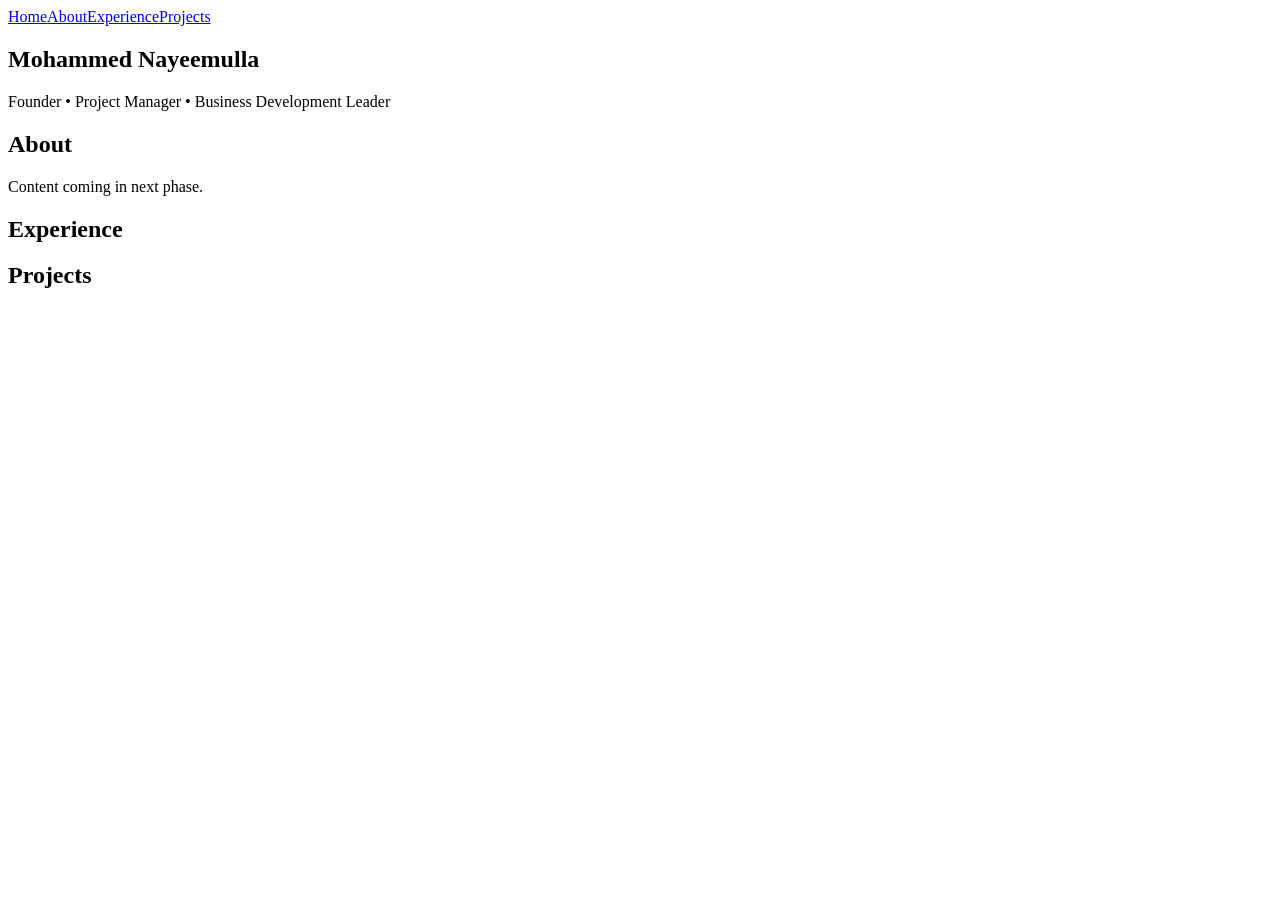
==== index.html @ d4317eb3 "Added index file" ====
<!DOCTYPE html><html><head>
<meta charset='utf-8'><meta name='viewport' content='width=device-width,initial-scale=1'>
<title>Mohammed Nayeemulla</title>
<link rel='stylesheet' href='css/style.css'>
<link rel='stylesheet' href='css/animations.css'>
<link rel='stylesheet' href='css/responsive.css'>
</head><body>
<nav class='nav'><a href='#hero'>Home</a><a href='#about'>About</a><a href='#experience'>Experience</a><a href='#projects'>Projects</a></nav>
<section id='hero' class='hero'><div class='blob'></div><h1>Mohammed Nayeemulla</h1><p>Founder • Project Manager • Business Development Leader</p></section>
<section id='about' class='reveal'><h2>About</h2><p>Content coming in next phase.</p></section>
<section id='experience' class='reveal'><h2>Experience</h2></section>
<section id='projects' class='reveal'><h2>Projects</h2></section>
<script src='js/main.js'></script><script src='js/animations.js'></script>
</body></html>
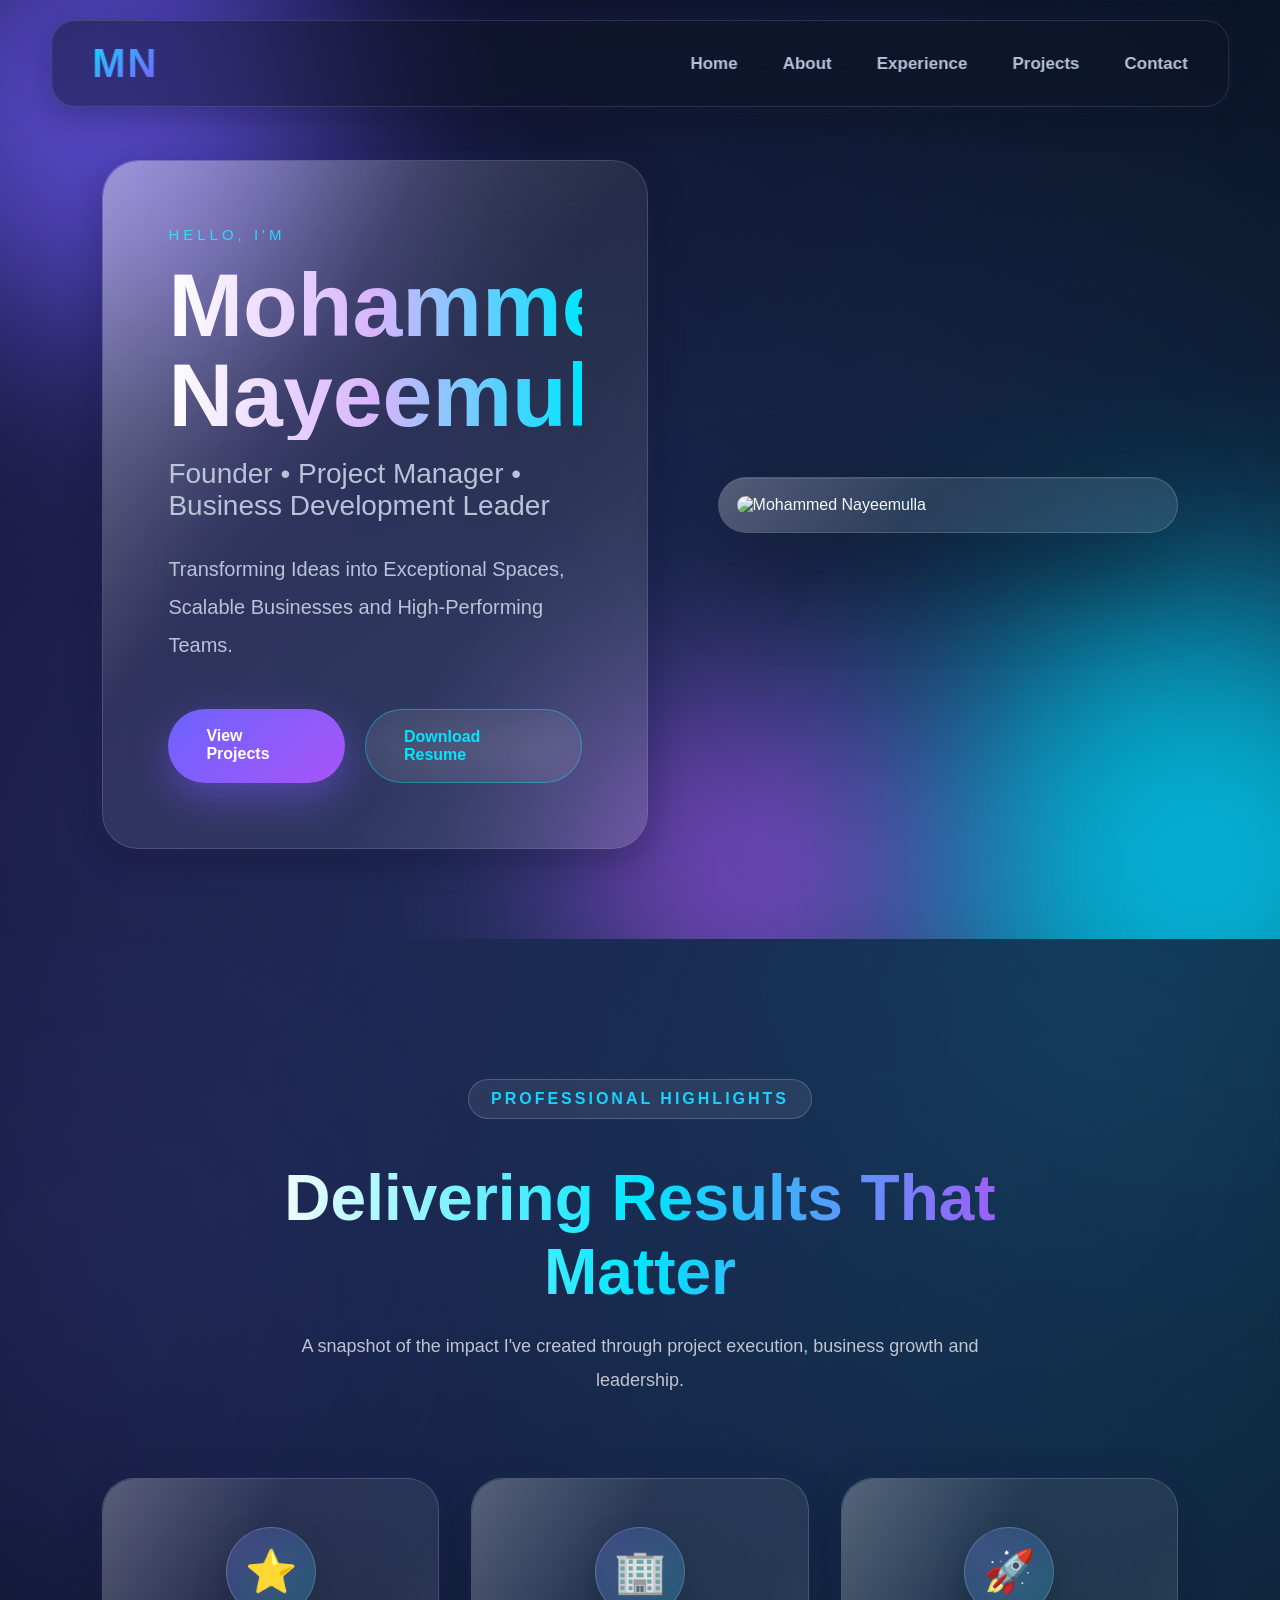
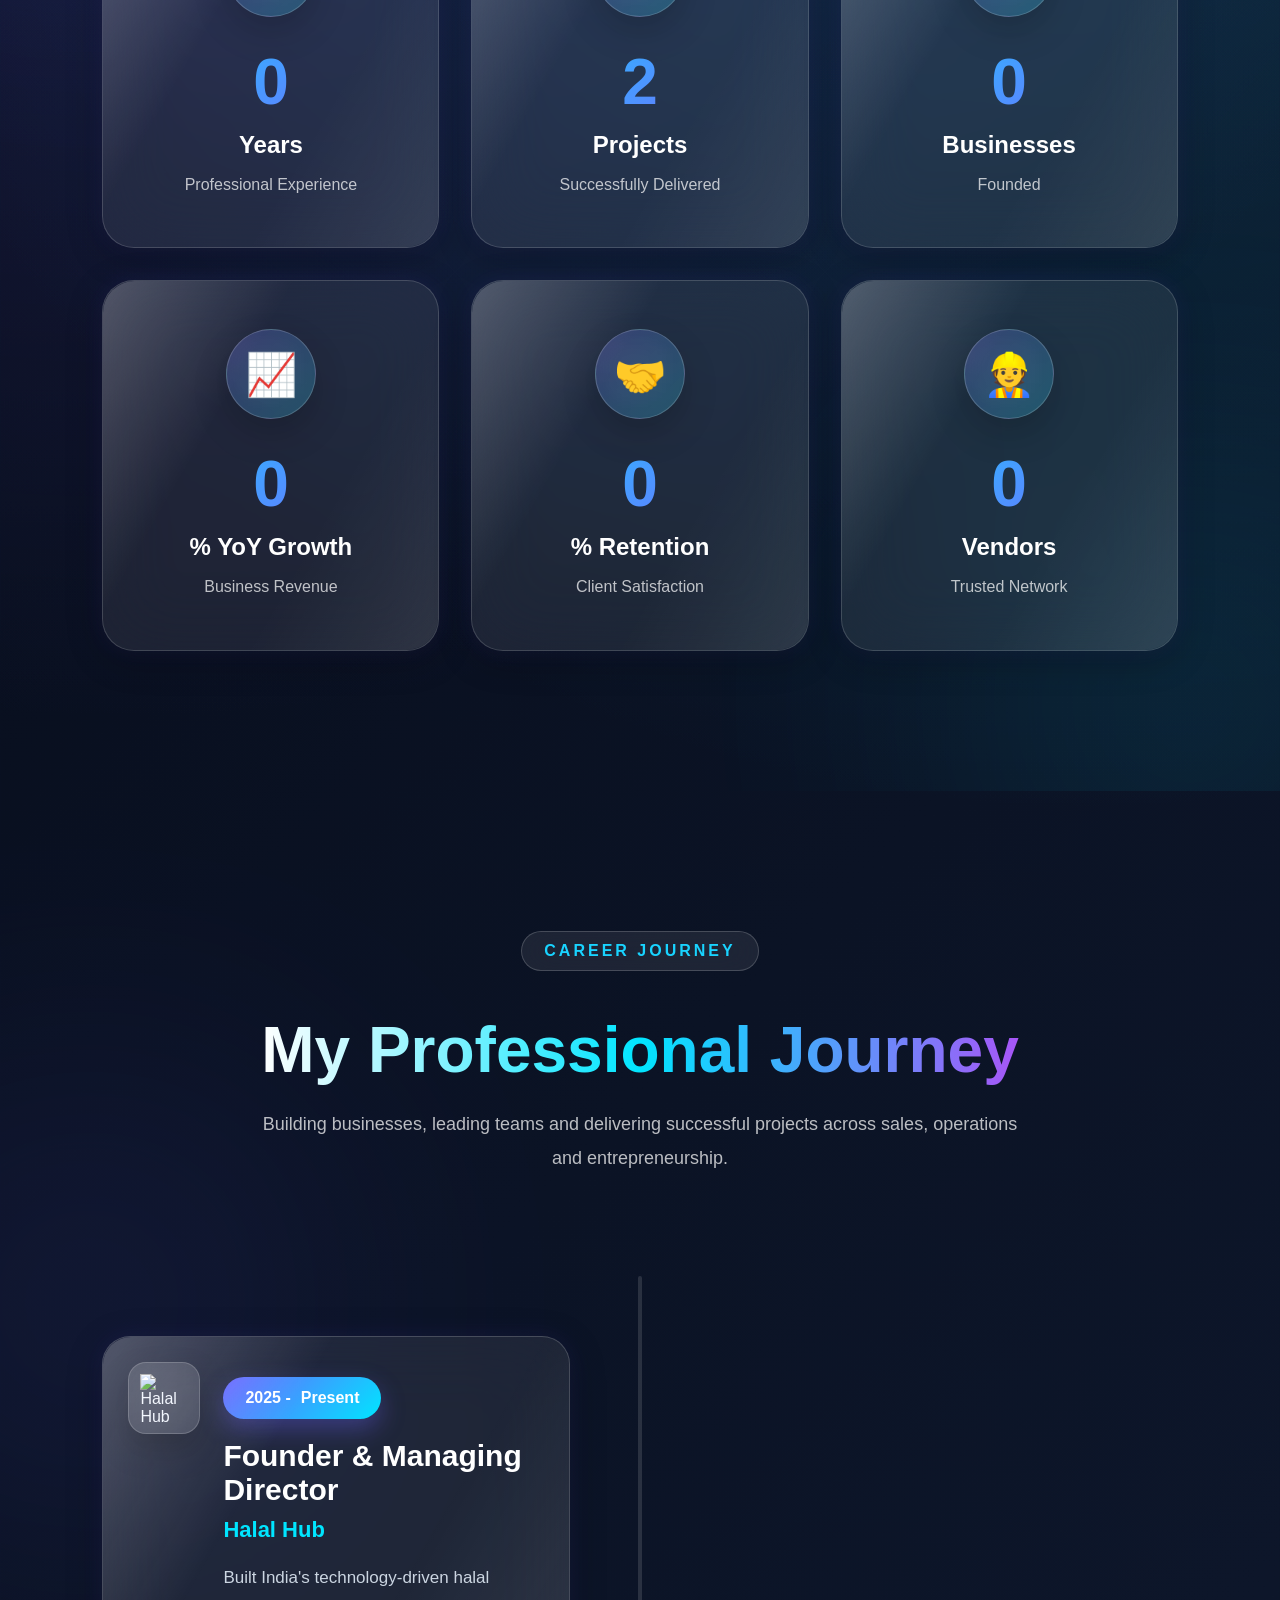
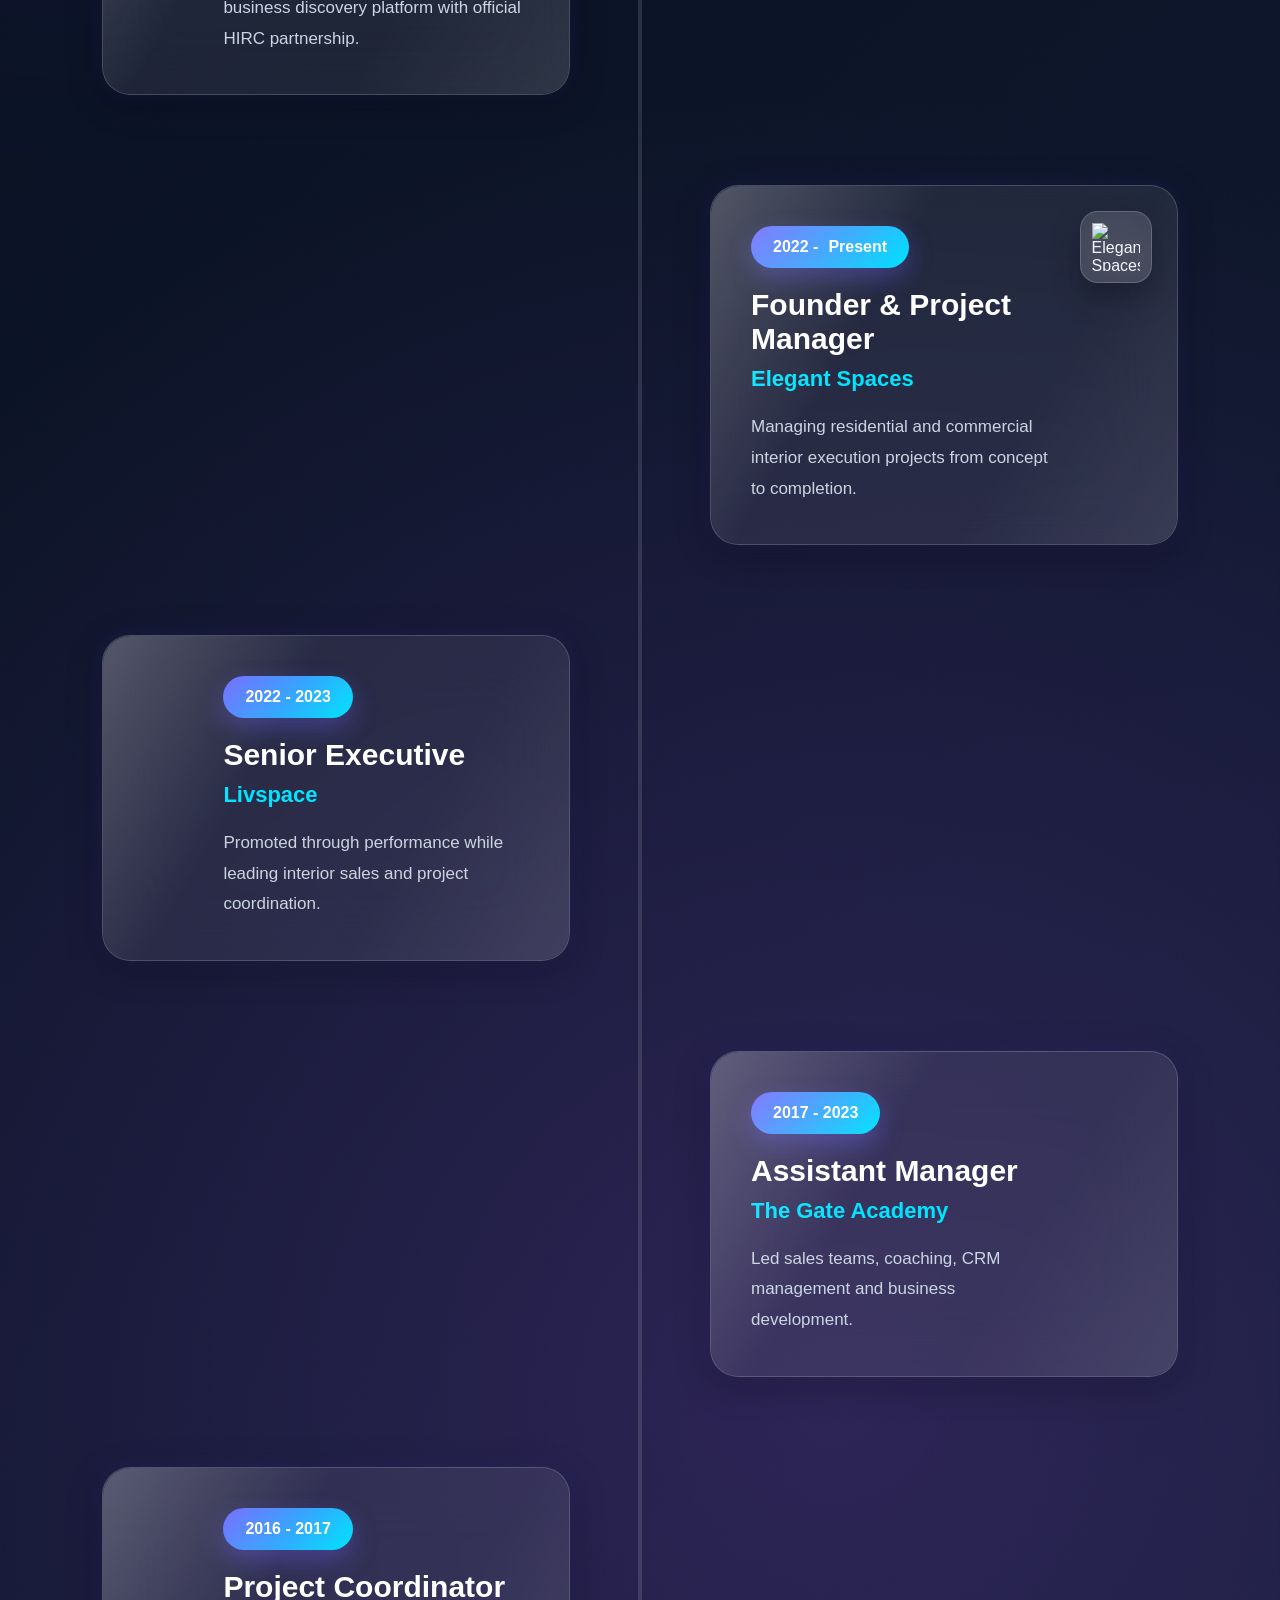
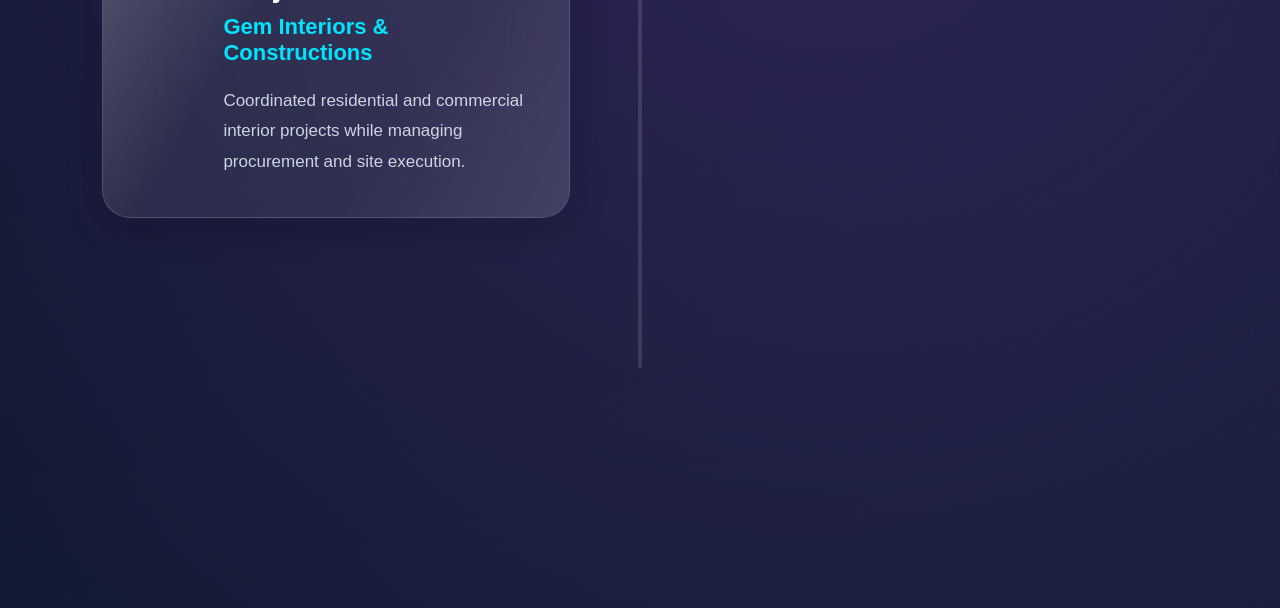
==== commit b21eafe3: "Initial commit" ====
--- a/index.html
+++ b/index.html
@@ -1,14 +1,406 @@
-<!DOCTYPE html><html><head>
-<meta charset='utf-8'><meta name='viewport' content='width=device-width,initial-scale=1'>
-<title>Mohammed Nayeemulla</title>
-<link rel='stylesheet' href='css/style.css'>
-<link rel='stylesheet' href='css/animations.css'>
-<link rel='stylesheet' href='css/responsive.css'>
-</head><body>
-<nav class='nav'><a href='#hero'>Home</a><a href='#about'>About</a><a href='#experience'>Experience</a><a href='#projects'>Projects</a></nav>
-<section id='hero' class='hero'><div class='blob'></div><h1>Mohammed Nayeemulla</h1><p>Founder • Project Manager • Business Development Leader</p></section>
-<section id='about' class='reveal'><h2>About</h2><p>Content coming in next phase.</p></section>
-<section id='experience' class='reveal'><h2>Experience</h2></section>
-<section id='projects' class='reveal'><h2>Projects</h2></section>
-<script src='js/main.js'></script><script src='js/animations.js'></script>
-</body></html>+<!DOCTYPE html>
+<html lang="en">
+
+<head>
+    <meta charset="UTF-8">
+    <meta name="viewport" content="width=device-width, initial-scale=1.0">
+    <title>Mohammed Nayeemulla | Portfolio</title>
+
+    <link rel="stylesheet" href="css/style.css">
+    <link rel="stylesheet" href="css/animations.css">
+    <link rel="stylesheet" href="css/responsive.css">
+</head>
+
+<body>
+
+<!-- ================= NAVBAR ================= -->
+
+<nav id="navbar">
+
+    <div class="logo">
+        MN
+    </div>
+
+    <ul>
+        <li><a href="#hero">Home</a></li>
+        <li><a href="#about">About</a></li>
+        <li><a href="#experience">Experience</a></li>
+        <li><a href="#projects">Projects</a></li>
+        <li><a href="#contact">Contact</a></li>
+    </ul>
+
+</nav>
+
+<!-- ================= HERO ================= -->
+
+<header id="hero">
+
+    <!-- Animated Background -->
+
+    <div class="background">
+
+        <div class="blob blob1"></div>
+        <div class="blob blob2"></div>
+        <div class="blob blob3"></div>
+
+    </div>
+
+    <!-- LEFT CONTENT -->
+
+    <div class="hero-content">
+
+            <p class="intro reveal delay-1">
+                Hello, I'm
+            </p>
+
+            <h1 class="reveal delay-2">
+                Mohammed Nayeemulla
+            </h1>
+
+            <h2 class="reveal delay-3">
+                Founder • Project Manager • Business Development Leader
+            </h2>
+
+            <p class="tagline reveal delay-4">
+                Transforming Ideas into Exceptional Spaces,
+                Scalable Businesses and High-Performing Teams.
+            </p>
+
+            <div class="buttons reveal delay-5">
+
+                <a href="#projects" class="btn primary">
+                    View Projects
+                </a>
+
+                <a href="assets/resume.pdf" class="btn secondary">
+                    Download Resume
+                </a>
+
+            </div>
+
+    </div>
+
+    <!-- RIGHT IMAGE -->
+
+    <div class="hero-image reveal delay-6">
+
+        <div class="glass-photo">
+
+            <img
+                    src="assets/images/Ameena_Photo.jpg"
+                    alt="Mohammed Nayeemulla">
+
+        </div>
+
+    </div>
+
+</header>
+<!-- KPI Section
+
+<section id="achievements">
+
+    <div class="container">
+
+        <h2>Achievements</h2>
+
+        <div class="metrics">
+
+            <div class="metric">
+                <h3 class="counter" data-target="8">0</h3>
+                <span>Years Experience</span>
+            </div>
+
+            <div class="metric">
+                <h3 class="counter" data-target="40">0</h3>
+                <span>Projects Delivered</span>
+            </div>
+
+            <div class="metric">
+                <h3 class="counter" data-target="2">0</h3>
+                <span>Businesses Founded</span>
+            </div>
+
+            <div class="metric">
+                <h3 class="counter" data-target="35">0</h3>
+                <span>% YoY Growth</span>
+            </div>
+
+            <div class="metric">
+                <h3 class="counter" data-target="60">0</h3>
+                <span>% Client Retention</span>
+            </div>
+
+            <div class="metric">
+                <h3 class="counter" data-target="20">0</h3>
+                <span>Vendor Network</span>
+            </div>
+
+        </div>
+
+    </div>
+
+</section>
+-->
+<!-- ========================================= -->
+<!-- PROFESSIONAL HIGHLIGHTS -->
+<!-- ========================================= -->
+
+<section id="highlights">
+
+    <div class="section-title reveal">
+
+        <span>Professional Highlights</span>
+
+        <h2>
+            Delivering Results That Matter
+        </h2>
+
+        <p>
+            A snapshot of the impact I've created through
+            project execution, business growth and leadership.
+        </p>
+
+    </div>
+
+    <div class="metrics-grid">
+
+        <div class="metric-card reveal">
+
+            <div class="metric-icon">⭐</div>
+
+            <h3 class="counter" data-target="8">0</h3>
+
+            <h4>Years</h4>
+
+            <p>Professional Experience</p>
+
+        </div>
+
+        <div class="metric-card reveal">
+
+            <div class="metric-icon">🏢</div>
+
+            <h3 class="counter" data-target="40">0</h3>
+
+            <h4>Projects</h4>
+
+            <p>Successfully Delivered</p>
+
+        </div>
+
+        <div class="metric-card reveal">
+
+            <div class="metric-icon">🚀</div>
+
+            <h3 class="counter" data-target="2">0</h3>
+
+            <h4>Businesses</h4>
+
+            <p>Founded</p>
+
+        </div>
+
+        <div class="metric-card reveal">
+
+            <div class="metric-icon">📈</div>
+
+            <h3 class="counter" data-target="35">0</h3>
+
+            <h4>% YoY Growth</h4>
+
+            <p>Business Revenue</p>
+
+        </div>
+
+        <div class="metric-card reveal">
+
+            <div class="metric-icon">🤝</div>
+
+            <h3 class="counter" data-target="60">0</h3>
+
+            <h4>% Retention</h4>
+
+            <p>Client Satisfaction</p>
+
+        </div>
+
+        <div class="metric-card reveal">
+
+            <div class="metric-icon">👷</div>
+
+            <h3 class="counter" data-target="20">0</h3>
+
+            <h4>Vendors</h4>
+
+            <p>Trusted Network</p>
+
+        </div>
+
+    </div>
+
+</section>
+
+<!-- ========================================= -->
+<!-- CAREER TIMELINE -->
+<!-- ========================================= -->
+
+<section id="experience">
+
+    <div class="section-title reveal">
+
+        <span>Career Journey</span>
+
+        <h2>My Professional Journey</h2>
+
+        <p>
+            Building businesses, leading teams and delivering
+            successful projects across sales, operations and
+            entrepreneurship.
+        </p>
+
+    </div>
+
+    <div class="timeline">
+        <div class="timeline-line"></div>
+
+        <div class="timeline-progress"></div>
+        <!-- Halal Hub -->
+
+        <div class="timeline-item left reveal">
+
+            <div class="timeline-content">
+
+                <div class="company-logo">
+                    <img src="assets/logos/halal-hub.png"
+                         alt="Halal Hub">
+                </div>
+                <span class="year">2025 -
+                    <span class="present">
+                        <span class="dot"></span>Present
+                    </span>
+                </span>
+
+                <h3>Founder & Managing Director</h3>
+
+                <h4>Halal Hub</h4>
+
+                <p>
+                    Built India's technology-driven halal
+                    business discovery platform with official
+                    HIRC partnership.
+                </p>
+
+            </div>
+
+        </div>
+
+        <!-- Elegant Spaces -->
+
+        <div class="timeline-item right reveal">
+
+            <div class="timeline-content">
+                <div class="company-logo">
+                    <img src="assets/logos/elegant-spaces.png"
+                         alt="Elegant Spaces">
+                </div>
+                <span class="year">2022 -
+                    <span class="present">
+                        <span class="dot"></span>Present
+                    </span>
+                </span>
+
+                <h3>Founder & Project Manager</h3>
+
+                <h4>Elegant Spaces</h4>
+
+                <p>
+                    Managing residential and commercial
+                    interior execution projects from
+                    concept to completion.
+                </p>
+
+            </div>
+
+        </div>
+
+        <!-- Livspace -->
+
+        <div class="timeline-item left reveal">
+
+            <div class="timeline-content">
+
+                <span class="year">2022 - 2023</span>
+
+                <h3>Senior Executive</h3>
+
+                <h4>Livspace</h4>
+
+                <p>
+
+                    Promoted through performance while
+                    leading interior sales and project
+                    coordination.
+
+                </p>
+
+            </div>
+
+        </div>
+
+        <!-- Gate Academy -->
+
+        <div class="timeline-item right reveal">
+
+            <div class="timeline-content">
+
+                <span class="year">2017 - 2023</span>
+
+                <h3>Assistant Manager</h3>
+
+                <h4>The Gate Academy</h4>
+
+                <p>
+
+                    Led sales teams, coaching,
+                    CRM management and business
+                    development.
+
+                </p>
+
+            </div>
+
+        </div>
+
+        <!-- Gem -->
+
+        <div class="timeline-item left reveal">
+
+            <div class="timeline-content">
+
+                <span class="year">2016 - 2017</span>
+
+                <h3>Project Coordinator</h3>
+
+                <h4>Gem Interiors & Constructions</h4>
+
+                <p>
+
+                    Coordinated residential and commercial
+                    interior projects while managing
+                    procurement and site execution.
+
+                </p>
+
+            </div>
+
+        </div>
+    </div>
+
+</section>
+
+<script src="js/main.js"></script>
+<script src="js/animations.js"></script>
+<script src="js/timeline.js"></script>
+</body>
+
+</html>
--- a/css/style.css
+++ b/css/style.css
@@ -0,0 +1,1840 @@
+/* ===========================================================
+ MOHAMMED NAYEEMULLA PORTFOLIO
+ STYLE.CSS
+ PART 1
+ Root • Reset • Body • Navbar • Hero • Hero Image • Buttons
+=========================================================== */
+
+/*==================================================
+ROOT
+==================================================*/
+
+:root{
+
+ --primary:#7C5CFF;
+ --secondary:#19D3FF;
+ --accent:#A855F7;
+
+ --dark:#09111F;
+ --dark-2:#101B33;
+ --light:#F8FAFF;
+
+ --text:#F3F7FF;
+ --text-light:#B8C3D9;
+
+ --glass:rgba(255,255,255,.08);
+ --glass-strong:rgba(255,255,255,.14);
+
+ --glass-border:rgba(255,255,255,.22);
+
+ --shadow:
+ 0 25px 60px rgba(0,0,0,.35);
+
+ --shadow-hover:
+ 0 35px 80px rgba(0,0,0,.45);
+
+ --radius:28px;
+
+}
+
+
+/*==================================================
+RESET
+==================================================*/
+
+*{
+
+ margin:0;
+ padding:0;
+ box-sizing:border-box;
+
+}
+
+html{
+
+ scroll-behavior:smooth;
+
+}
+
+body{
+
+ font-family:Inter,"Segoe UI",sans-serif;
+
+ color:var(--text);
+
+ overflow-x:hidden;
+
+ background:
+
+ radial-gradient(circle at 10% 15%,rgba(124,92,255,.22),transparent 32%),
+
+ radial-gradient(circle at 85% 20%,rgba(25,211,255,.18),transparent 30%),
+
+ radial-gradient(circle at 65% 85%,rgba(168,85,247,.20),transparent 28%),
+
+ linear-gradient(
+ 135deg,
+ #040814,
+ #0B1325,
+ #111C34
+ );
+
+ min-height:100vh;
+
+}
+
+
+/*==================================================
+GLOBAL
+==================================================*/
+
+img{
+
+ display:block;
+ max-width:100%;
+
+}
+
+a{
+
+ text-decoration:none;
+
+}
+
+section{
+
+ position:relative;
+
+}
+
+
+/*==================================================
+NAVBAR
+==================================================*/
+
+#navbar{
+
+ position:fixed;
+
+ top:20px;
+ left:50%;
+
+ transform:translateX(-50%);
+
+ width:92%;
+ max-width:1350px;
+
+ display:flex;
+ justify-content:space-between;
+ align-items:center;
+
+ padding:20px 40px;
+
+ border-radius:24px;
+
+ z-index:9999;
+
+ background:rgba(15,20,38,.45);
+
+ backdrop-filter:blur(28px);
+ -webkit-backdrop-filter:blur(28px);
+
+ border:1px solid rgba(255,255,255,.12);
+
+ box-shadow:
+
+ 0 20px 60px rgba(0,0,0,.25),
+
+ inset 0 1px 0 rgba(255,255,255,.10);
+
+ transition:.45s;
+
+}
+
+#navbar.scrolled{
+
+ background:rgba(10,16,30,.70);
+
+ box-shadow:
+
+ 0 25px 60px rgba(0,0,0,.35);
+
+}
+
+.logo{
+
+ font-size:40px;
+
+ font-weight:800;
+
+ letter-spacing:2px;
+
+ background:linear-gradient(
+ 135deg,
+ var(--secondary),
+ var(--primary)
+ );
+
+ -webkit-background-clip:text;
+
+ -webkit-text-fill-color:transparent;
+
+}
+
+#navbar ul{
+
+ display:flex;
+
+ gap:45px;
+
+ list-style:none;
+
+}
+
+#navbar ul li{
+
+ position:relative;
+
+}
+
+#navbar a{
+
+ color:var(--text-light);
+
+ font-size:17px;
+
+ font-weight:600;
+
+ transition:.35s;
+
+}
+
+#navbar a:hover{
+
+ color:white;
+
+}
+
+#navbar a::after{
+
+ content:"";
+
+ position:absolute;
+
+ left:0;
+ bottom:-8px;
+
+ width:0;
+ height:2px;
+
+ background:linear-gradient(
+ 90deg,
+ var(--secondary),
+ var(--primary)
+ );
+
+ transition:.35s;
+
+}
+
+#navbar a:hover::after{
+
+ width:100%;
+
+}
+
+
+/*==================================================
+HERO
+==================================================*/
+
+#hero{
+
+ position:relative;
+
+ min-height:100vh;
+
+ display:grid;
+
+ grid-template-columns:1.15fr .85fr;
+
+ align-items:center;
+
+ gap:70px;
+
+ padding:
+
+ 160px
+ 8%
+ 90px;
+
+}
+
+
+/*==================================================
+BACKGROUND
+==================================================*/
+
+.background{
+
+ position:absolute;
+
+ inset:0;
+
+ overflow:hidden;
+
+ z-index:0;
+
+}
+
+.blob{
+
+ position:absolute;
+
+ border-radius:50%;
+
+ filter:blur(110px);
+
+ opacity:.75;
+
+}
+
+.blob1{
+
+ width:450px;
+ height:450px;
+
+ left:-120px;
+ top:-120px;
+
+ background:#715CFF;
+
+}
+
+.blob2{
+
+ width:520px;
+ height:520px;
+
+ right:-180px;
+ bottom:-180px;
+
+ background:#00D9FF;
+
+}
+
+.blob3{
+
+ width:340px;
+ height:340px;
+
+ left:45%;
+ bottom:-100px;
+
+ background:#A855F7;
+
+}
+
+
+/*==================================================
+HERO CONTENT
+==================================================*/
+
+.hero-content{
+
+ position:relative;
+
+ z-index:5;
+
+ padding:65px;
+
+ border-radius:36px;
+
+ background:rgba(255,255,255,.08);
+
+ backdrop-filter:blur(35px);
+ -webkit-backdrop-filter:blur(35px);
+
+ border:1px solid rgba(255,255,255,.15);
+
+ box-shadow:
+
+ 0 30px 80px rgba(0,0,0,.35),
+
+ inset 0 1px 0 rgba(255,255,255,.08);
+
+ overflow:hidden;
+
+}
+
+.hero-content::before{
+
+ content:"";
+
+ position:absolute;
+
+ inset:0;
+
+ border-radius:inherit;
+
+ background:
+
+ linear-gradient(
+
+ 135deg,
+
+ rgba(255,255,255,.22),
+
+ transparent 45%
+
+ );
+
+ pointer-events:none;
+
+}
+
+.intro{
+
+ color:var(--secondary);
+
+ text-transform:uppercase;
+
+ letter-spacing:4px;
+
+ font-size:15px;
+
+ margin-bottom:18px;
+
+}
+
+.hero-content h1{
+
+ font-size:clamp(3.8rem,7vw,6rem);
+
+ line-height:1;
+
+ margin-bottom:18px;
+
+ color:white;
+
+}
+
+.hero-content h2{
+
+ color:var(--text-light);
+
+ font-size:28px;
+
+ font-weight:500;
+
+ margin-bottom:28px;
+
+}
+
+.tagline{
+
+ color:var(--text-light);
+
+ font-size:20px;
+
+ line-height:1.9;
+
+ margin-bottom:45px;
+
+}
+
+
+/*==================================================
+BUTTONS
+==================================================*/
+
+.buttons{
+
+ display:flex;
+
+ gap:20px;
+
+}
+
+.btn{
+
+ position:relative;
+
+ overflow:hidden;
+
+ padding:
+
+ 18px
+ 38px;
+
+ border-radius:999px;
+
+ font-weight:700;
+
+ transition:.35s;
+
+}
+
+.btn::before{
+
+ content:"";
+
+ position:absolute;
+
+ inset:0;
+
+ background:
+
+ linear-gradient(
+
+ 120deg,
+
+ transparent,
+
+ rgba(255,255,255,.25),
+
+ transparent
+
+ );
+
+ transform:translateX(-120%);
+
+ transition:.65s;
+
+}
+
+.btn:hover::before{
+
+ transform:translateX(120%);
+
+}
+
+.primary{
+
+ color:white;
+
+ background:
+
+ linear-gradient(
+
+ 135deg,
+
+ var(--primary),
+
+ var(--accent)
+
+ );
+
+ box-shadow:
+
+ 0 15px 40px rgba(124,92,255,.45);
+
+}
+
+.secondary{
+
+ color:white;
+
+ border:1px solid rgba(255,255,255,.20);
+
+ background:rgba(255,255,255,.08);
+
+ backdrop-filter:blur(20px);
+
+}
+
+.btn:hover{
+
+ transform:
+
+ translateY(-6px);
+
+}
+
+
+/*==================================================
+HERO IMAGE
+==================================================*/
+
+.hero-image{
+
+ display:flex;
+
+ justify-content:center;
+
+ align-items:center;
+
+ position:relative;
+
+ z-index:5;
+
+}
+
+.glass-photo{
+
+ position:relative;
+
+ width:460px;
+
+ padding:18px;
+
+ border-radius:36px;
+
+ background:rgba(255,255,255,.10);
+
+ backdrop-filter:blur(35px);
+
+ border:1px solid rgba(255,255,255,.16);
+
+ box-shadow:
+
+ 0 35px 90px rgba(0,0,0,.35),
+
+ inset 0 1px 0 rgba(255,255,255,.08);
+
+}
+
+.glass-photo::before{
+
+ content:"";
+
+ position:absolute;
+
+ inset:0;
+
+ border-radius:inherit;
+
+ background:
+
+ linear-gradient(
+
+ 135deg,
+
+ rgba(255,255,255,.18),
+
+ transparent 45%
+
+ );
+
+ pointer-events:none;
+
+}
+
+.hero-image img{
+
+ width:100%;
+
+ border-radius:24px;
+
+ display:block;
+
+}
+
+.scroll{
+
+ margin-top:55px;
+
+ font-size:34px;
+
+ color:var(--secondary);
+
+}
+
+/*==================================================
+ACHIEVEMENTS
+==================================================*/
+
+#achievements{
+
+ padding:120px 8%;
+ position:relative;
+
+}
+
+.container{
+
+ max-width:1350px;
+ margin:auto;
+
+}
+
+#achievements h2{
+
+ font-size:52px;
+ text-align:center;
+ margin-bottom:70px;
+ color:white;
+
+}
+
+.metrics{
+
+ display:grid;
+ grid-template-columns:repeat(3,1fr);
+ gap:30px;
+
+}
+
+.metric{
+
+ position:relative;
+
+ overflow:hidden;
+
+ padding:40px 30px;
+
+ border-radius:30px;
+
+ text-align:center;
+
+ background:rgba(255,255,255,.08);
+
+ backdrop-filter:blur(35px);
+ -webkit-backdrop-filter:blur(35px);
+
+ border:1px solid rgba(255,255,255,.12);
+
+ box-shadow:
+ 0 20px 60px rgba(0,0,0,.25);
+
+ transition:.45s;
+
+}
+
+.metric::before{
+
+ content:"";
+
+ position:absolute;
+ inset:0;
+
+ background:
+ linear-gradient(
+ 135deg,
+ rgba(255,255,255,.18),
+ transparent 55%
+ );
+
+ pointer-events:none;
+
+}
+
+.metric::after{
+
+ content:"";
+
+ position:absolute;
+
+ left:0;
+ bottom:0;
+
+ width:0;
+ height:4px;
+
+ background:
+ linear-gradient(
+ 90deg,
+ var(--secondary),
+ var(--primary)
+ );
+
+ transition:.45s;
+
+}
+
+.metric:hover{
+
+ transform:
+ translateY(-12px);
+
+ box-shadow:
+ 0 30px 70px rgba(0,0,0,.35);
+
+}
+
+.metric:hover::after{
+
+ width:100%;
+
+}
+
+.metric h3{
+
+ font-size:62px;
+ font-weight:700;
+
+ margin-bottom:15px;
+
+ background:
+ linear-gradient(
+ 135deg,
+ var(--secondary),
+ var(--primary)
+ );
+
+ -webkit-background-clip:text;
+ -webkit-text-fill-color:transparent;
+
+}
+
+.metric span{
+
+ color:var(--text-light);
+
+ font-size:16px;
+
+ letter-spacing:1px;
+
+}
+
+/*==================================================
+SECTION TITLE
+==================================================*/
+
+.section-title{
+
+ max-width:760px;
+
+ margin:0 auto 80px;
+
+ text-align:center;
+
+}
+
+.section-title span{
+
+ display:inline-block;
+
+ color:var(--secondary);
+
+ letter-spacing:3px;
+
+ text-transform:uppercase;
+
+ font-weight:700;
+
+ margin-bottom:18px;
+
+}
+
+.section-title h2{
+
+ font-size:54px;
+
+ color:white;
+
+ margin-bottom:20px;
+
+}
+
+.section-title p{
+
+ color:var(--text-light);
+
+ font-size:19px;
+
+ line-height:1.8;
+
+}
+
+/*==================================================
+HIGHLIGHTS
+==================================================*/
+
+#highlights{
+
+ padding:120px 8%;
+
+}
+
+.metrics-grid{
+
+ display:grid;
+
+ grid-template-columns:repeat(3,1fr);
+
+ gap:35px;
+
+}
+
+.metric-card{
+
+ position:relative;
+
+ overflow:hidden;
+
+ padding:45px 35px;
+
+ border-radius:32px;
+
+ background:rgba(255,255,255,.08);
+
+ backdrop-filter:blur(30px);
+
+ border:1px solid rgba(255,255,255,.12);
+
+ transition:.45s;
+
+ box-shadow:
+ 0 20px 55px rgba(0,0,0,.25);
+
+}
+
+.metric-card::before{
+
+ content:"";
+
+ position:absolute;
+
+ inset:0;
+
+ background:
+ linear-gradient(
+ 135deg,
+ rgba(255,255,255,.18),
+ transparent 55%
+ );
+
+ pointer-events:none;
+
+}
+
+.metric-card::after{
+
+ content:"";
+
+ position:absolute;
+
+ left:0;
+ bottom:0;
+
+ width:0;
+ height:4px;
+
+ background:
+ linear-gradient(
+ 90deg,
+ var(--secondary),
+ var(--primary)
+ );
+
+ transition:.45s;
+
+}
+
+.metric-card:hover{
+
+ transform:
+ translateY(-14px);
+
+ box-shadow:
+ 0 35px 75px rgba(0,0,0,.35);
+
+}
+
+.metric-card:hover::after{
+
+ width:100%;
+
+}
+
+.metric-icon{
+
+ width:82px;
+ height:82px;
+
+ margin:0 auto 28px;
+
+ display:flex;
+ justify-content:center;
+ align-items:center;
+
+ border-radius:24px;
+
+ font-size:36px;
+
+ background:
+ linear-gradient(
+ 135deg,
+ rgba(124,92,255,.35),
+ rgba(0,229,255,.22)
+ );
+
+ border:1px solid rgba(255,255,255,.12);
+
+ backdrop-filter:blur(20px);
+
+}
+
+.metric-card h3{
+
+ font-size:60px;
+
+ margin-bottom:12px;
+
+ background:
+ linear-gradient(
+ 135deg,
+ var(--secondary),
+ var(--primary)
+ );
+
+ -webkit-background-clip:text;
+ -webkit-text-fill-color:transparent;
+
+}
+
+.metric-card h4{
+
+ font-size:24px;
+
+ color:white;
+
+ margin-bottom:12px;
+
+}
+
+.metric-card p{
+
+ color:var(--text-light);
+
+ line-height:1.8;
+
+}
+
+/*==================================================
+COMMON GLASS EFFECT
+==================================================*/
+
+.metric,
+.metric-card,
+.hero-content,
+.glass-photo{
+
+ position:relative;
+
+}
+
+.metric:hover,
+.metric-card:hover,
+.hero-content:hover,
+.glass-photo:hover{
+
+ border-color:rgba(255,255,255,.25);
+
+}
+
+/*==================================================
+GLOW
+==================================================*/
+
+.metric:hover{
+
+ box-shadow:
+ 0 0 40px rgba(124,92,255,.18),
+ 0 25px 60px rgba(0,0,0,.35);
+
+}
+
+.metric-card:hover{
+
+ box-shadow:
+ 0 0 45px rgba(0,229,255,.16),
+ 0 30px 70px rgba(0,0,0,.35);
+
+}
+
+/*=================================================
+PROFESSIONAL HIGHLIGHTS
+Futuristic Glassmorphism
+=================================================*/
+
+#highlights{
+ position:relative;
+ padding:140px 8%;
+ overflow:hidden;
+}
+
+#highlights::before{
+ content:"";
+ position:absolute;
+ inset:0;
+ background:
+ radial-gradient(circle at 15% 20%,rgba(108,99,255,.18),transparent 28%),
+ radial-gradient(circle at 85% 70%,rgba(0,229,255,.14),transparent 30%);
+ pointer-events:none;
+}
+
+.section-title{
+ max-width:760px;
+ margin:0 auto 80px;
+ text-align:center;
+ position:relative;
+ z-index:2;
+}
+
+.section-title span{
+ display:inline-block;
+ padding:10px 22px;
+ border-radius:999px;
+ background:rgba(255,255,255,.08);
+ backdrop-filter:blur(18px);
+ border:1px solid rgba(255,255,255,.18);
+ color:var(--secondary);
+ font-weight:700;
+ letter-spacing:3px;
+ text-transform:uppercase;
+}
+
+.section-title h2{
+ margin:24px 0 20px;
+ font-size:clamp(2.6rem,5vw,4rem);
+ color:#fff;
+}
+
+.section-title p{
+ color:rgba(255,255,255,.72);
+ line-height:1.9;
+ font-size:18px;
+}
+
+.metrics-grid{
+ position:relative;
+ z-index:2;
+ display:grid;
+ grid-template-columns:repeat(3,1fr);
+ gap:32px;
+}
+
+.metric-card{
+ position:relative;
+ overflow:hidden;
+ padding:48px 35px;
+ text-align:center;
+ border-radius:32px;
+
+ background:rgba(255,255,255,.08);
+ backdrop-filter:blur(35px);
+ -webkit-backdrop-filter:blur(35px);
+
+ border:1px solid rgba(255,255,255,.16);
+
+ box-shadow:
+ 0 25px 60px rgba(0,0,0,.30),
+ inset 0 1px 0 rgba(255,255,255,.12);
+
+ transition:.45s ease;
+}
+
+.metric-card::before{
+ content:"";
+ position:absolute;
+ inset:0;
+ background:
+ linear-gradient(
+ 135deg,
+ rgba(255,255,255,.18),
+ transparent 45%
+ );
+}
+
+.metric-card::after{
+ content:"";
+ position:absolute;
+ inset:auto 0 0;
+ height:4px;
+ width:0;
+ background:linear-gradient(
+ 90deg,
+ var(--primary),
+ var(--secondary),
+ var(--accent)
+ );
+ transition:.45s;
+}
+
+.metric-card:hover{
+ transform:translateY(-14px);
+ border-color:rgba(0,229,255,.35);
+
+ box-shadow:
+ 0 30px 80px rgba(0,229,255,.18),
+ 0 20px 60px rgba(108,99,255,.22);
+}
+
+.metric-card:hover::after{
+ width:100%;
+}
+
+.metric-icon{
+ width:90px;
+ height:90px;
+ margin:0 auto 28px;
+
+ display:flex;
+ align-items:center;
+ justify-content:center;
+
+ font-size:42px;
+
+ border-radius:50%;
+
+ background:linear-gradient(
+ 135deg,
+ rgba(108,99,255,.22),
+ rgba(0,229,255,.18)
+ );
+
+ backdrop-filter:blur(20px);
+
+ border:1px solid rgba(255,255,255,.18);
+
+ box-shadow:
+ 0 15px 35px rgba(0,0,0,.18);
+
+ transition:.45s;
+}
+
+.metric-card:hover .metric-icon{
+ transform:rotate(12deg) scale(1.08);
+}
+
+.metric-card h3{
+ font-size:64px;
+ margin-bottom:12px;
+ color:#fff;
+}
+
+.metric-card h4{
+ font-size:24px;
+ margin-bottom:12px;
+ color:#fff;
+}
+
+.metric-card p{
+ color:rgba(255,255,255,.72);
+ line-height:1.8;
+}
+
+@media(max-width:992px){
+
+ .metrics-grid{
+ grid-template-columns:repeat(2,1fr);
+ }
+
+}
+
+@media(max-width:700px){
+
+ .metrics-grid{
+ grid-template-columns:1fr;
+ }
+
+}
+
+/* ===================================================
+ FIX FOR THE BROKEN TIMELINE
+ Replace ONLY your timeline section with this.
+ Do NOT change any HTML.
+=================================================== */
+
+#experience{
+ position:relative;
+ padding:140px 8%;
+ overflow:hidden;
+}
+
+.timeline{
+ position:relative;
+ max-width:1200px;
+ margin:100px auto;
+ padding:60px 0;
+}
+
+.timeline-line{
+ position:absolute;
+ left:50%;
+ top:0;
+ width:4px;
+ height:100%;
+ transform:translateX(-50%);
+ background:rgba(255,255,255,.12);
+ border-radius:20px;
+}
+
+.timeline-progress{
+ position:absolute;
+ left:50%;
+ top:0;
+ width:4px;
+ height:0;
+ transform:translateX(-50%);
+ border-radius:20px;
+ background:linear-gradient(
+ to bottom,
+ #6C63FF,
+ #00E5FF,
+ #A855F7
+ );
+}
+
+.timeline-item{
+ position:relative;
+ width:50%;
+ margin-bottom:90px;
+ box-sizing:border-box;
+}
+
+.timeline-item.left{
+ padding-right:70px;
+ left:0;
+}
+
+.timeline-item.right{
+ left:50%;
+ padding-left:70px;
+}
+
+.timeline-content{
+
+ position:relative;
+
+ overflow:hidden;
+
+ padding:40px;
+
+ border-radius:28px;
+
+ background:rgba(255,255,255,.08);
+
+ backdrop-filter:blur(35px);
+ -webkit-backdrop-filter:blur(35px);
+
+ border:1px solid rgba(255,255,255,.18);
+
+ box-shadow:
+ 0 25px 60px rgba(0,0,0,.35);
+
+ transition:.4s;
+}
+
+.timeline-content:hover{
+
+ transform:translateY(-8px);
+
+ box-shadow:
+ 0 35px 80px rgba(108,99,255,.25);
+
+}
+
+.timeline-content::after{
+
+ content:"";
+
+ position:absolute;
+
+ inset:0;
+
+ background:linear-gradient(
+ 135deg,
+ rgba(255,255,255,.18),
+ transparent 55%
+ );
+
+ pointer-events:none;
+
+}
+
+/* ---------- Timeline Dots ---------- */
+
+.timeline-content::before{
+
+ content:"";
+
+ position:absolute;
+
+ top:50px;
+
+ width:22px;
+ height:22px;
+
+ border-radius:50%;
+
+ background:#00E5FF;
+
+ border:5px solid #ffffff;
+
+ box-shadow:
+ 0 0 20px #00E5FF;
+
+}
+
+.timeline-item.left .timeline-content::before{
+
+ right:-82px;
+
+}
+
+.timeline-item.right .timeline-content::before{
+
+ left:-82px;
+
+}
+
+/* ---------- Logo ---------- */
+
+.company-logo{
+
+ position:absolute;
+
+ top:25px;
+
+ width:72px;
+ height:72px;
+
+ border-radius:18px;
+
+ background:rgba(255,255,255,.12);
+
+ backdrop-filter:blur(25px);
+
+ display:flex;
+ justify-content:center;
+ align-items:center;
+
+ border:1px solid rgba(255,255,255,.18);
+
+ box-shadow:
+ 0 15px 30px rgba(0,0,0,.25);
+
+}
+
+.company-logo img{
+
+ width:48px;
+ height:48px;
+ object-fit:contain;
+
+}
+
+/* LEFT CARD -> logo LEFT */
+
+.timeline-item.left .company-logo{
+
+ left:25px;
+
+}
+
+/* RIGHT CARD -> logo RIGHT */
+
+.timeline-item.right .company-logo{
+
+ right:25px;
+
+}
+
+/* Content Padding */
+
+.timeline-item.left .timeline-content{
+
+ padding:40px 40px 40px 120px;
+ text-align:left;
+
+}
+
+.timeline-item.right .timeline-content{
+
+ padding:40px 120px 40px 40px;
+ text-align:left;
+
+}
+
+/* ---------- Year Badge ---------- */
+
+.year{
+
+ display:inline-flex;
+
+ align-items:center;
+
+ gap:10px;
+
+ padding:12px 22px;
+
+ border-radius:999px;
+
+ background:linear-gradient(
+ 135deg,
+ #6C63FF,
+ #00E5FF
+ );
+
+ color:#fff;
+
+ font-weight:700;
+
+ margin-bottom:20px;
+
+ box-shadow:
+ 0 10px 25px rgba(108,99,255,.35);
+
+}
+
+.timeline-content h3{
+
+ font-size:30px;
+
+ color:#fff;
+
+ margin-bottom:10px;
+
+}
+
+.timeline-content h4{
+
+ font-size:22px;
+
+ color:#00E5FF;
+
+ margin-bottom:20px;
+
+}
+
+.timeline-content p{
+
+ color:#CBD5E1;
+
+ line-height:1.8;
+
+ font-size:17px;
+
+}
+
+/* ---------- Reveal ---------- */
+
+.timeline-item{
+
+ opacity:0;
+
+ transition:1s;
+
+}
+
+.timeline-item.left{
+
+ transform:translateX(-70px);
+
+}
+
+.timeline-item.right{
+
+ transform:translateX(70px);
+
+}
+
+.timeline-item.show{
+
+ opacity:1;
+
+ transform:translateX(0);
+
+}
+
+/* ---------- Mobile ---------- */
+
+@media(max-width:900px){
+
+ .timeline-line,
+ .timeline-progress{
+
+ left:25px;
+
+ }
+
+ .timeline-item,
+ .timeline-item.left,
+ .timeline-item.right{
+
+ width:100%;
+ left:0;
+ padding-left:70px;
+ padding-right:0;
+
+ }
+
+ .timeline-content{
+
+ padding:110px 30px 35px;
+
+ }
+
+ .company-logo{
+
+ left:25px !important;
+ right:auto !important;
+
+ }
+
+ .timeline-content::before{
+
+ left:-57px !important;
+ right:auto !important;
+
+ }
+
+}
+
+
+/* ===========================================
+ FINAL POLISH (Append at the END of style.css)
+=========================================== */
+
+/* Neon Glow */
+.hero-content,
+.metric,
+.metric-card,
+.timeline-content,
+#navbar{
+ box-shadow:
+ 0 8px 35px rgba(0,0,0,.30),
+ 0 0 25px rgba(108,99,255,.12);
+}
+
+/* Hover Glow */
+
+.metric:hover,
+.metric-card:hover,
+.timeline-content:hover,
+.hero-image img:hover{
+ box-shadow:
+ 0 25px 60px rgba(0,0,0,.35),
+ 0 0 35px rgba(108,99,255,.30),
+ 0 0 60px rgba(0,229,255,.18);
+}
+
+/* Glass Shine */
+
+.hero-content::after,
+.metric-card::before,
+.timeline-content::after{
+
+ content:"";
+
+ position:absolute;
+
+ inset:0;
+
+ border-radius:inherit;
+
+ background:
+ linear-gradient(
+ 120deg,
+ rgba(255,255,255,.22),
+ transparent 35%,
+ transparent 65%,
+ rgba(255,255,255,.08)
+ );
+
+ pointer-events:none;
+
+}
+
+/* Section Background */
+
+#hero,
+#achievements,
+#highlights,
+#experience{
+
+ position:relative;
+
+}
+
+#hero::before,
+#achievements::before,
+#highlights::before,
+#experience::before{
+
+ content:"";
+
+ position:absolute;
+
+ width:420px;
+ height:420px;
+
+ border-radius:50%;
+
+ background:#6C63FF;
+
+ opacity:.12;
+
+ filter:blur(140px);
+
+ top:10%;
+ left:-120px;
+
+ z-index:-1;
+
+}
+
+#hero::after,
+#highlights::after{
+
+ content:"";
+
+ position:absolute;
+
+ width:420px;
+ height:420px;
+
+ border-radius:50%;
+
+ background:#00E5FF;
+
+ opacity:.12;
+
+ filter:blur(140px);
+
+ bottom:-120px;
+ right:-120px;
+
+ z-index:-1;
+
+}
+
+/* Image Glow */
+
+.hero-image img{
+
+ transition:.45s;
+
+}
+
+.hero-image img:hover{
+
+ transform:
+ translateY(-12px)
+ scale(1.02);
+
+}
+
+/* Buttons */
+
+.primary{
+
+ background:
+ linear-gradient(
+ 135deg,
+ #6C63FF,
+ #A855F7
+ );
+
+ border:none;
+
+ color:#fff;
+
+}
+
+.secondary{
+
+ color:#00E5FF;
+
+ border:1px solid rgba(0,229,255,.4);
+
+ background:rgba(255,255,255,.05);
+
+}
+
+.primary:hover{
+
+ box-shadow:
+ 0 0 30px rgba(108,99,255,.45);
+
+}
+
+.secondary:hover{
+
+ background:rgba(0,229,255,.12);
+
+}
+
+/* Titles */
+
+.section-title h2,
+#achievements h2{
+
+ background:
+ linear-gradient(
+ 90deg,
+ #ffffff,
+ #00E5FF,
+ #A855F7
+ );
+
+ -webkit-background-clip:text;
+ -webkit-text-fill-color:transparent;
+
+}
+
+.hero-content h1{
+
+ background:
+ linear-gradient(
+ 90deg,
+ #ffffff,
+ #D8B4FE,
+ #00E5FF
+ );
+
+ -webkit-background-clip:text;
+ -webkit-text-fill-color:transparent;
+
+}
+
+/* Timeline Progress Glow */
+
+.timeline-progress{
+
+ box-shadow:
+ 0 0 20px #6C63FF,
+ 0 0 35px #00E5FF;
+
+}
+
+/* Scrollbar */
+
+::-webkit-scrollbar{
+
+ width:10px;
+
+}
+
+::-webkit-scrollbar-track{
+
+ background:#0F172A;
+
+}
+
+::-webkit-scrollbar-thumb{
+
+ background:
+ linear-gradient(
+ #6C63FF,
+ #00E5FF
+ );
+
+ border-radius:20px;
+
+}
+
+/* Smooth */
+
+.metric,
+.metric-card,
+.timeline-content,
+.hero-image img,
+.btn{
+
+ transition:all .35s ease;
+
+}
--- a/css/animations.css
+++ b/css/animations.css
@@ -0,0 +1,109 @@
+@keyframes float{to{transform:translate(40px,-20px) scale(1.2)}}
+/*==================================
+REVEAL ANIMATIONS
+==================================*/
+
+.reveal{
+
+    opacity:0;
+
+    transform:translateY(45px);
+
+    transition:
+
+        opacity .9s ease,
+
+        transform .9s cubic-bezier(.22,1,.36,1);
+
+}
+
+.reveal.show{
+
+    opacity:1;
+
+    transform:translateY(0);
+
+}
+
+/*==========================
+DELAYS
+==========================*/
+
+.delay-1{
+
+    transition-delay:.2s;
+
+}
+
+.delay-2{
+
+    transition-delay:.4s;
+
+}
+
+.delay-3{
+
+    transition-delay:.6s;
+
+}
+
+.delay-4{
+
+    transition-delay:.8s;
+
+}
+
+.delay-5{
+
+    transition-delay:1s;
+
+}
+
+.delay-6{
+
+    transition-delay:1.2s;
+
+}
+
+.delay-7{
+
+    transition-delay:1.4s;
+
+}
+
+@keyframes floatYear{
+
+0%,100%{
+
+transform:translateY(0);
+
+}
+
+50%{
+
+transform:translateY(-5px);
+
+}
+
+}
+@keyframes pulse{
+
+0%{
+
+box-shadow:0 0 0 0 rgba(125,255,149,.8);
+
+}
+
+70%{
+
+box-shadow:0 0 0 14px rgba(125,255,149,0);
+
+}
+
+100%{
+
+box-shadow:0 0 0 0 rgba(125,255,149,0);
+
+}
+
+}
--- a/css/responsive.css
+++ b/css/responsive.css
@@ -0,0 +1,147 @@
+@media(max-width:768px){.hero h1{font-size:2rem}}
+@media(max-width:768px){
+
+.metrics{
+
+flex-direction:column;
+
+gap:35px;
+
+}
+
+.divider{
+
+width:80px;
+
+height:1px;
+
+}
+
+.metric h3{
+
+font-size:42px;
+
+}
+
+}
+@media(max-width:900px){
+
+.hero-container{
+
+grid-template-columns:1fr;
+
+text-align:center;
+
+}
+
+.hero-image{
+
+order:-1;
+
+margin-bottom:40px;
+
+}
+
+.hero-image img{
+
+width:280px;
+
+}
+
+}
+
+@media(max-width:992px){
+
+#hero{
+
+    grid-template-columns:1fr;
+
+    text-align:center;
+
+    padding-top:140px;
+
+}
+
+.hero-content{
+
+    text-align:center;
+
+    max-width:100%;
+
+}
+
+.hero-image{
+
+    order:-1;
+
+    margin-bottom:40px;
+
+}
+
+.hero-image img{
+
+    width:280px;
+
+}
+
+.metrics{
+
+    justify-content:center;
+
+}
+
+}
+@media(max-width:992px){
+
+.metrics-grid{
+
+    grid-template-columns:repeat(2,1fr);
+
+}
+
+}
+
+@media(max-width:600px){
+
+.metrics-grid{
+
+    grid-template-columns:1fr;
+
+}
+
+.section-title h2{
+
+    font-size:38px;
+
+}
+
+.metric-card{
+
+    padding:35px;
+
+}
+
+}
+
+@media(max-width:900px){
+
+.timeline-line,
+.timeline-progress{
+    left:25px;
+}
+
+.timeline-item{
+    width:100%;
+    left:0 !important;
+    padding-left:70px;
+    padding-right:20px;
+    text-align:left;
+}
+
+.timeline-item.left .timeline-content::before,
+.timeline-item.right .timeline-content::before{
+    left:-56px;
+    right:auto;
+}
+
+}
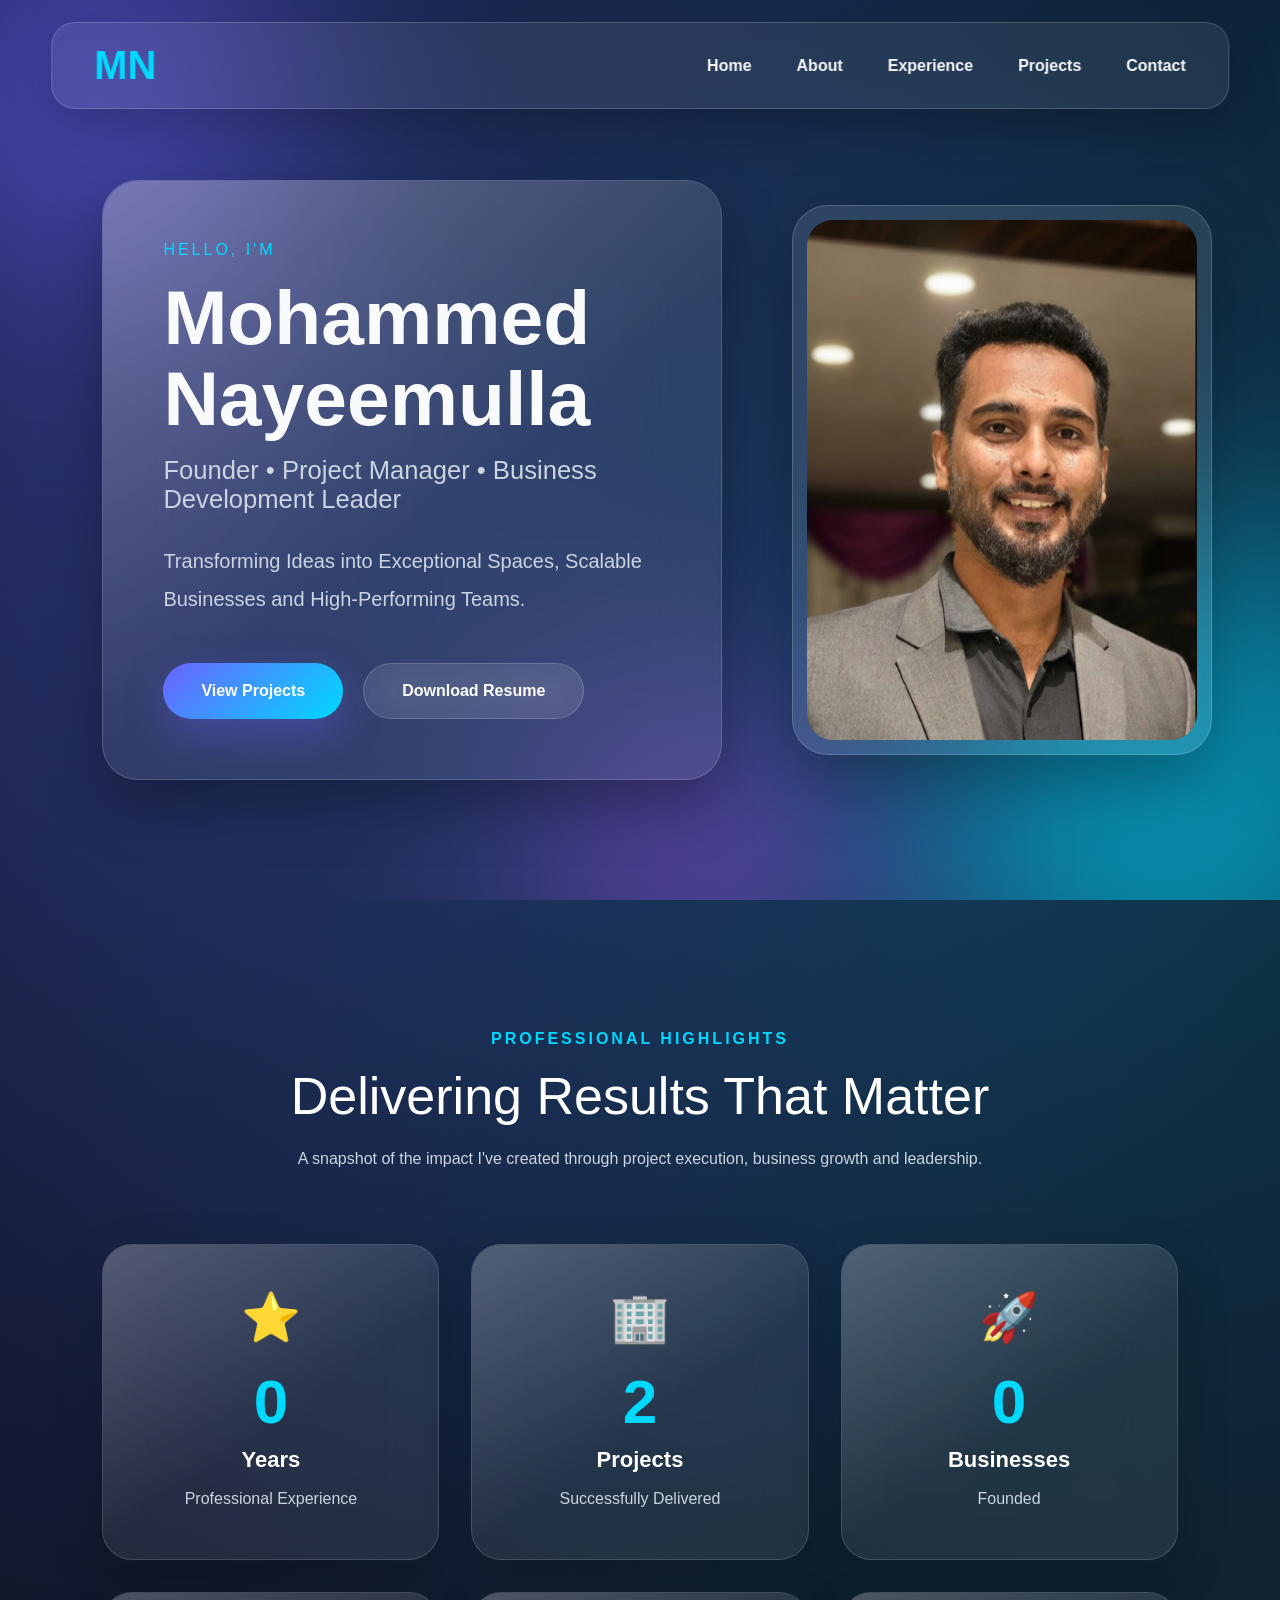
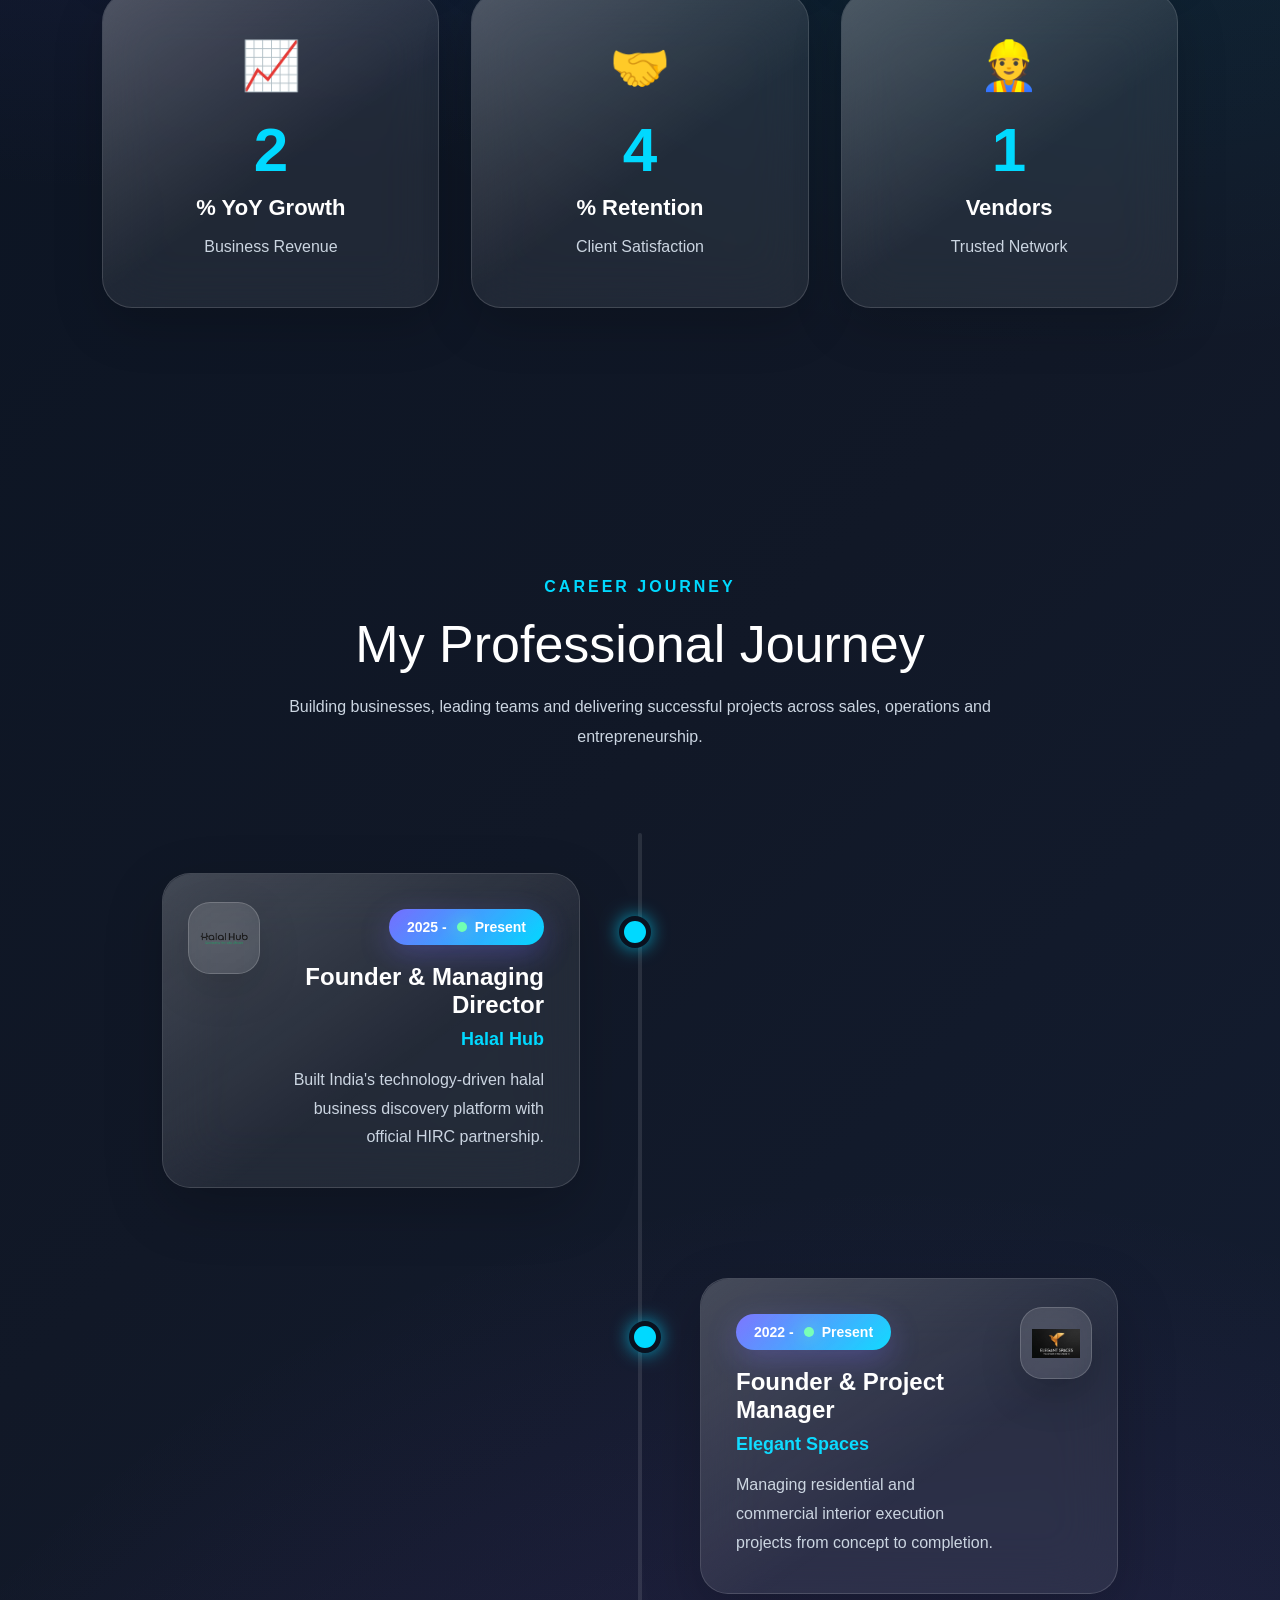
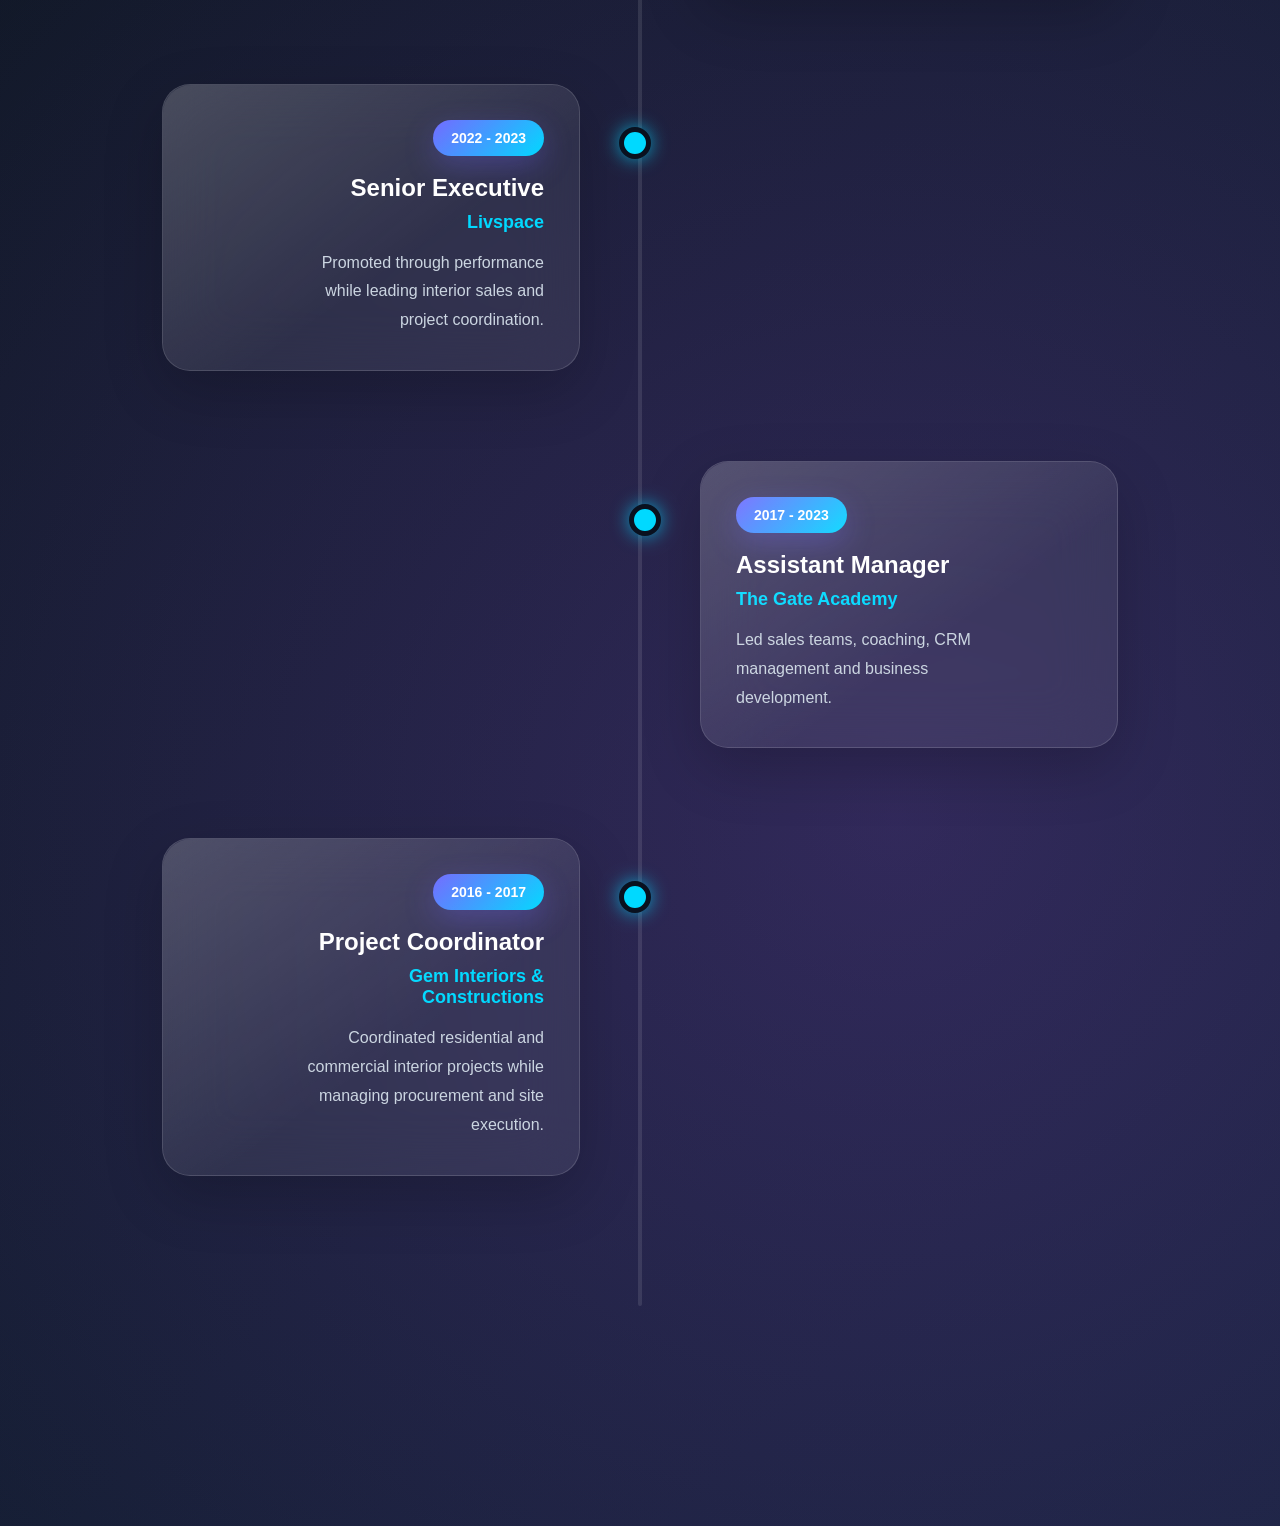
==== commit 5ba6bb9d: "Added images" ====
--- a/index.html
+++ b/index.html
@@ -87,7 +87,7 @@
         <div class="glass-photo">
 
             <img
-                    src="assets/images/Ameena_Photo.jpg"
+                    src="assets/images/nayeem.png"
                     alt="Mohammed Nayeemulla">
 
         </div>
--- a/css/style.css
+++ b/css/style.css
@@ -1,1840 +1,1689 @@
-/* ===========================================================
- MOHAMMED NAYEEMULLA PORTFOLIO
- STYLE.CSS
- PART 1
- Root • Reset • Body • Navbar • Hero • Hero Image • Buttons
-=========================================================== */
-
-/*==================================================
-ROOT
-==================================================*/
+/* =========================================================
+   ROOT VARIABLES
+========================================================= */
 
 :root{
 
- --primary:#7C5CFF;
- --secondary:#19D3FF;
- --accent:#A855F7;
-
- --dark:#09111F;
- --dark-2:#101B33;
- --light:#F8FAFF;
-
- --text:#F3F7FF;
- --text-light:#B8C3D9;
-
- --glass:rgba(255,255,255,.08);
- --glass-strong:rgba(255,255,255,.14);
-
- --glass-border:rgba(255,255,255,.22);
-
- --shadow:
- 0 25px 60px rgba(0,0,0,.35);
-
- --shadow-hover:
- 0 35px 80px rgba(0,0,0,.45);
-
- --radius:28px;
-
-}
-
-
-/*==================================================
-RESET
-==================================================*/
+    --primary:#6C63FF;
+    --secondary:#00D9FF;
+    --accent:#A855F7;
+
+    --dark:#08111F;
+    --light:#F8FAFC;
+
+    --text:#F8FAFC;
+    --text-light:#CBD5E1;
+
+    --glass:rgba(255,255,255,.10);
+    --glass-strong:rgba(255,255,255,.18);
+    --glass-border:rgba(255,255,255,.22);
+
+    --shadow:
+        0 25px 60px rgba(0,0,0,.30);
+
+    --radius:28px;
+
+}
+
+/* =========================================================
+   RESET
+========================================================= */
 
 *{
-
- margin:0;
- padding:0;
- box-sizing:border-box;
-
+    margin:0;
+    padding:0;
+    box-sizing:border-box;
 }
 
 html{
-
- scroll-behavior:smooth;
-
+    scroll-behavior:smooth;
 }
 
 body{
 
- font-family:Inter,"Segoe UI",sans-serif;
-
- color:var(--text);
-
- overflow-x:hidden;
-
- background:
-
- radial-gradient(circle at 10% 15%,rgba(124,92,255,.22),transparent 32%),
-
- radial-gradient(circle at 85% 20%,rgba(25,211,255,.18),transparent 30%),
-
- radial-gradient(circle at 65% 85%,rgba(168,85,247,.20),transparent 28%),
-
- linear-gradient(
- 135deg,
- #040814,
- #0B1325,
- #111C34
- );
-
- min-height:100vh;
-
-}
-
-
-/*==================================================
-GLOBAL
-==================================================*/
-
-img{
-
- display:block;
- max-width:100%;
-
-}
-
-a{
-
- text-decoration:none;
-
-}
-
-section{
-
- position:relative;
-
-}
-
-
-/*==================================================
-NAVBAR
-==================================================*/
+    font-family:Inter,"Segoe UI",sans-serif;
+
+    color:var(--text);
+
+    overflow-x:hidden;
+
+    background:
+            radial-gradient(circle at 10% 10%,rgba(108,99,255,.30),transparent 30%),
+            radial-gradient(circle at 85% 15%,rgba(0,217,255,.18),transparent 30%),
+            radial-gradient(circle at 70% 85%,rgba(168,85,247,.20),transparent 30%),
+            linear-gradient(135deg,#07111F,#111827,#16223B);
+
+}
+
+/* =========================================================
+   TYPOGRAPHY
+========================================================= */
+
+h1{
+
+    font-size:clamp(3.8rem,6vw,6rem);
+
+    line-height:1.05;
+
+    font-weight:800;
+
+}
+
+h2{
+
+    font-size:clamp(1.5rem,2vw,2rem);
+
+    font-weight:500;
+
+    color:var(--text-light);
+
+}
+
+p{
+
+    color:var(--text-light);
+
+}
+
+/* =========================================================
+   BACKGROUND BLOBS
+========================================================= */
+
+.background{
+
+    position:absolute;
+
+    inset:0;
+
+    overflow:hidden;
+
+    z-index:0;
+
+}
+
+.blob{
+
+    position:absolute;
+
+    border-radius:50%;
+
+    filter:blur(120px);
+
+    opacity:.55;
+
+    animation:blobFloat 18s infinite alternate ease-in-out;
+
+}
+
+.blob1{
+
+    width:420px;
+    height:420px;
+
+    background:#6C63FF;
+
+    left:-120px;
+    top:-120px;
+
+}
+
+.blob2{
+
+    width:520px;
+    height:520px;
+
+    background:#00D9FF;
+
+    right:-160px;
+    bottom:-160px;
+
+    animation-delay:3s;
+
+}
+
+.blob3{
+
+    width:320px;
+    height:320px;
+
+    background:#A855F7;
+
+    left:42%;
+    bottom:-120px;
+
+    animation-delay:6s;
+
+}
+
+/* =========================================================
+   NAVBAR
+========================================================= */
 
 #navbar{
 
- position:fixed;
-
- top:20px;
- left:50%;
-
- transform:translateX(-50%);
-
- width:92%;
- max-width:1350px;
-
- display:flex;
- justify-content:space-between;
- align-items:center;
-
- padding:20px 40px;
-
- border-radius:24px;
-
- z-index:9999;
-
- background:rgba(15,20,38,.45);
-
- backdrop-filter:blur(28px);
- -webkit-backdrop-filter:blur(28px);
-
- border:1px solid rgba(255,255,255,.12);
-
- box-shadow:
-
- 0 20px 60px rgba(0,0,0,.25),
-
- inset 0 1px 0 rgba(255,255,255,.10);
-
- transition:.45s;
-
-}
-
-#navbar.scrolled{
-
- background:rgba(10,16,30,.70);
-
- box-shadow:
-
- 0 25px 60px rgba(0,0,0,.35);
+    position:fixed;
+
+    top:22px;
+
+    left:50%;
+
+    transform:translateX(-50%);
+
+    width:92%;
+
+    max-width:1350px;
+
+    padding:20px 42px;
+
+    display:flex;
+
+    justify-content:space-between;
+
+    align-items:center;
+
+    border-radius:24px;
+
+    background:rgba(255,255,255,.08);
+
+    backdrop-filter:blur(30px);
+
+    -webkit-backdrop-filter:blur(30px);
+
+    border:1px solid rgba(255,255,255,.18);
+
+    box-shadow:0 20px 50px rgba(0,0,0,.20);
+
+    z-index:1000;
 
 }
 
 .logo{
 
- font-size:40px;
-
- font-weight:800;
-
- letter-spacing:2px;
-
- background:linear-gradient(
- 135deg,
- var(--secondary),
- var(--primary)
- );
-
- -webkit-background-clip:text;
-
- -webkit-text-fill-color:transparent;
+    font-size:40px;
+
+    font-weight:800;
+
+    color:var(--secondary);
 
 }
 
 #navbar ul{
 
- display:flex;
-
- gap:45px;
-
- list-style:none;
-
-}
-
-#navbar ul li{
-
- position:relative;
+    display:flex;
+
+    gap:45px;
+
+    list-style:none;
 
 }
 
 #navbar a{
 
- color:var(--text-light);
-
- font-size:17px;
-
- font-weight:600;
-
- transition:.35s;
+    text-decoration:none;
+
+    color:var(--text);
+
+    font-weight:600;
+
+    transition:.35s;
 
 }
 
 #navbar a:hover{
 
- color:white;
-
-}
-
-#navbar a::after{
-
- content:"";
-
- position:absolute;
-
- left:0;
- bottom:-8px;
-
- width:0;
- height:2px;
-
- background:linear-gradient(
- 90deg,
- var(--secondary),
- var(--primary)
- );
-
- transition:.35s;
-
-}
-
-#navbar a:hover::after{
-
- width:100%;
-
-}
-
-
-/*==================================================
-HERO
-==================================================*/
+    color:var(--secondary);
+
+}
+
+/* =========================================================
+   HERO
+========================================================= */
 
 #hero{
 
- position:relative;
-
- min-height:100vh;
-
- display:grid;
-
- grid-template-columns:1.15fr .85fr;
-
- align-items:center;
-
- gap:70px;
-
- padding:
-
- 160px
- 8%
- 90px;
-
-}
-
-
-/*==================================================
-BACKGROUND
-==================================================*/
-
-.background{
-
- position:absolute;
-
- inset:0;
-
- overflow:hidden;
-
- z-index:0;
-
-}
-
-.blob{
-
- position:absolute;
-
- border-radius:50%;
-
- filter:blur(110px);
-
- opacity:.75;
-
-}
-
-.blob1{
-
- width:450px;
- height:450px;
-
- left:-120px;
- top:-120px;
-
- background:#715CFF;
-
-}
-
-.blob2{
-
- width:520px;
- height:520px;
-
- right:-180px;
- bottom:-180px;
-
- background:#00D9FF;
-
-}
-
-.blob3{
-
- width:340px;
- height:340px;
-
- left:45%;
- bottom:-100px;
-
- background:#A855F7;
-
-}
-
-
-/*==================================================
-HERO CONTENT
-==================================================*/
+    position:relative;
+
+    min-height:100vh;
+
+    display:grid;
+
+    grid-template-columns:minmax(620px,1.15fr) minmax(420px,.85fr);
+
+    gap:70px;
+
+    align-items:center;
+
+    padding:150px 8% 90px;
+
+}
 
 .hero-content{
 
- position:relative;
-
- z-index:5;
-
- padding:65px;
-
- border-radius:36px;
-
- background:rgba(255,255,255,.08);
-
- backdrop-filter:blur(35px);
- -webkit-backdrop-filter:blur(35px);
-
- border:1px solid rgba(255,255,255,.15);
-
- box-shadow:
-
- 0 30px 80px rgba(0,0,0,.35),
-
- inset 0 1px 0 rgba(255,255,255,.08);
-
- overflow:hidden;
+    position:relative;
+
+    z-index:5;
+
+    width:100%;
+
+    max-width:760px;
+
+    padding:60px;
+
+    border-radius:36px;
+
+    background:rgba(255,255,255,.08);
+
+    backdrop-filter:blur(35px);
+
+    -webkit-backdrop-filter:blur(35px);
+
+    border:1px solid rgba(255,255,255,.18);
+
+    box-shadow:var(--shadow);
+
+    overflow:visible;
 
 }
 
 .hero-content::before{
 
- content:"";
-
- position:absolute;
-
- inset:0;
-
- border-radius:inherit;
-
- background:
-
- linear-gradient(
-
- 135deg,
-
- rgba(255,255,255,.22),
-
- transparent 45%
-
- );
-
- pointer-events:none;
+    content:"";
+
+    position:absolute;
+
+    inset:0;
+
+    border-radius:inherit;
+
+    background:
+
+        linear-gradient(
+                145deg,
+                rgba(255,255,255,.25),
+                transparent 55%
+        );
+
+    pointer-events:none;
 
 }
 
 .intro{
 
- color:var(--secondary);
-
- text-transform:uppercase;
-
- letter-spacing:4px;
-
- font-size:15px;
-
- margin-bottom:18px;
+    color:var(--secondary);
+
+    letter-spacing:3px;
+
+    text-transform:uppercase;
+
+    margin-bottom:18px;
 
 }
 
 .hero-content h1{
 
- font-size:clamp(3.8rem,7vw,6rem);
-
- line-height:1;
-
- margin-bottom:18px;
-
- color:white;
+    margin-bottom:18px;
 
 }
 
 .hero-content h2{
 
- color:var(--text-light);
-
- font-size:28px;
-
- font-weight:500;
-
- margin-bottom:28px;
+    margin-bottom:28px;
 
 }
 
 .tagline{
 
- color:var(--text-light);
-
- font-size:20px;
-
- line-height:1.9;
-
- margin-bottom:45px;
-
-}
-
-
-/*==================================================
-BUTTONS
-==================================================*/
+    font-size:20px;
+
+    line-height:1.9;
+
+    margin-bottom:45px;
+
+    max-width:620px;
+
+}
+
+/* =========================================================
+   HERO IMAGE
+========================================================= */
+
+.hero-image{
+
+    display:flex;
+
+    justify-content:center;
+
+    align-items:center;
+
+    position:relative;
+
+    z-index:5;
+
+    animation:portraitFloat 6s ease-in-out infinite;
+
+}
+
+.glass-photo{
+
+    padding:14px;
+
+    border-radius:36px;
+
+    background:rgba(255,255,255,.10);
+
+    backdrop-filter:blur(35px);
+
+    border:1px solid rgba(255,255,255,.18);
+
+    box-shadow:0 30px 70px rgba(0,0,0,.30);
+
+}
+
+.hero-image img{
+
+    width:440px;
+
+    max-width:100%;
+
+    display:block;
+
+    border-radius:26px;
+
+}
+
+/* =========================================================
+   ANIMATIONS
+========================================================= */
+
+@keyframes blobFloat{
+
+    0%{
+
+        transform:
+                translate(0,0)
+                scale(1);
+
+    }
+
+    50%{
+
+        transform:
+                translate(40px,-40px)
+                scale(1.12);
+
+    }
+
+    100%{
+
+        transform:
+                translate(-25px,30px)
+                scale(.96);
+
+    }
+
+}
+
+@keyframes portraitFloat{
+
+    0%{
+
+        transform:translateY(0);
+
+    }
+
+    50%{
+
+        transform:translateY(-14px);
+
+    }
+
+    100%{
+
+        transform:translateY(0);
+
+    }
+
+}
+
+/* =========================================================
+   BUTTONS
+========================================================= */
 
 .buttons{
 
- display:flex;
-
- gap:20px;
+    display:flex;
+
+    gap:20px;
+
+    flex-wrap:wrap;
+
+    margin-top:45px;
 
 }
 
 .btn{
 
- position:relative;
-
- overflow:hidden;
-
- padding:
-
- 18px
- 38px;
-
- border-radius:999px;
-
- font-weight:700;
-
- transition:.35s;
+    position:relative;
+
+    display:inline-flex;
+
+    align-items:center;
+
+    justify-content:center;
+
+    padding:18px 38px;
+
+    border-radius:60px;
+
+    text-decoration:none;
+
+    font-weight:600;
+
+    overflow:hidden;
+
+    transition:.35s ease;
 
 }
 
 .btn::before{
 
- content:"";
-
- position:absolute;
-
- inset:0;
-
- background:
-
- linear-gradient(
-
- 120deg,
-
- transparent,
-
- rgba(255,255,255,.25),
-
- transparent
-
- );
-
- transform:translateX(-120%);
-
- transition:.65s;
+    content:"";
+
+    position:absolute;
+
+    inset:0;
+
+    width:0;
+
+    background:rgba(255,255,255,.18);
+
+    transition:.45s;
 
 }
 
 .btn:hover::before{
 
- transform:translateX(120%);
+    width:100%;
+
+}
+
+.btn:hover{
+
+    transform:translateY(-6px);
 
 }
 
 .primary{
 
- color:white;
-
- background:
-
- linear-gradient(
-
- 135deg,
-
- var(--primary),
-
- var(--accent)
-
- );
-
- box-shadow:
-
- 0 15px 40px rgba(124,92,255,.45);
+    color:#fff;
+
+    background:linear-gradient(
+            135deg,
+            var(--primary),
+            var(--secondary)
+    );
+
+    box-shadow:
+            0 15px 40px rgba(108,99,255,.35);
 
 }
 
 .secondary{
 
- color:white;
-
- border:1px solid rgba(255,255,255,.20);
-
- background:rgba(255,255,255,.08);
-
- backdrop-filter:blur(20px);
-
-}
-
-.btn:hover{
-
- transform:
-
- translateY(-6px);
-
-}
-
-
-/*==================================================
-HERO IMAGE
-==================================================*/
-
-.hero-image{
-
- display:flex;
-
- justify-content:center;
-
- align-items:center;
-
- position:relative;
-
- z-index:5;
-
-}
-
-.glass-photo{
-
- position:relative;
-
- width:460px;
-
- padding:18px;
-
- border-radius:36px;
-
- background:rgba(255,255,255,.10);
-
- backdrop-filter:blur(35px);
-
- border:1px solid rgba(255,255,255,.16);
-
- box-shadow:
-
- 0 35px 90px rgba(0,0,0,.35),
-
- inset 0 1px 0 rgba(255,255,255,.08);
-
-}
-
-.glass-photo::before{
-
- content:"";
-
- position:absolute;
-
- inset:0;
-
- border-radius:inherit;
-
- background:
-
- linear-gradient(
-
- 135deg,
-
- rgba(255,255,255,.18),
-
- transparent 45%
-
- );
-
- pointer-events:none;
-
-}
-
-.hero-image img{
-
- width:100%;
-
- border-radius:24px;
-
- display:block;
-
-}
+    color:#fff;
+
+    background:rgba(255,255,255,.08);
+
+    backdrop-filter:blur(20px);
+
+    border:1px solid rgba(255,255,255,.18);
+
+}
+
+.secondary:hover{
+
+    border-color:var(--secondary);
+
+}
+
+/* =========================================================
+   ACHIEVEMENTS
+========================================================= */
+
+#achievements{
+
+    position:relative;
+
+    padding:120px 8%;
+
+}
+
+.container{
+
+    max-width:1300px;
+
+    margin:auto;
+
+}
+
+#achievements h2{
+
+    text-align:center;
+
+    font-size:46px;
+
+    margin-bottom:70px;
+
+    color:white;
+
+}
+
+.metrics{
+
+    display:grid;
+
+    grid-template-columns:repeat(3,1fr);
+
+    gap:28px;
+
+}
+
+.metric{
+
+    position:relative;
+
+    padding:40px 30px;
+
+    border-radius:30px;
+
+    text-align:center;
+
+    background:rgba(255,255,255,.08);
+
+    backdrop-filter:blur(28px);
+
+    -webkit-backdrop-filter:blur(28px);
+
+    border:1px solid rgba(255,255,255,.15);
+
+    overflow:hidden;
+
+    transition:.4s;
+
+    box-shadow:
+
+            0 18px 50px rgba(0,0,0,.20);
+
+}
+
+.metric::before{
+
+    content:"";
+
+    position:absolute;
+
+    inset:0;
+
+    background:
+
+            linear-gradient(
+
+                    145deg,
+
+                    rgba(255,255,255,.18),
+
+                    transparent 60%
+
+            );
+
+}
+
+.metric:hover{
+
+    transform:translateY(-12px);
+
+    border-color:rgba(0,217,255,.45);
+
+    box-shadow:
+
+            0 25px 60px rgba(0,217,255,.18);
+
+}
+
+.metric h3{
+
+    position:relative;
+
+    font-size:60px;
+
+    color:var(--secondary);
+
+    margin-bottom:12px;
+
+}
+
+.metric span{
+
+    position:relative;
+
+    color:var(--text-light);
+
+    font-size:17px;
+
+}
+
+/* =========================================================
+   PROFESSIONAL HIGHLIGHTS
+========================================================= */
+
+#highlights{
+
+    padding:130px 8%;
+
+}
+
+.section-title{
+
+    max-width:760px;
+
+    margin:0 auto 70px;
+
+    text-align:center;
+
+}
+
+.section-title span{
+
+    color:var(--secondary);
+
+    text-transform:uppercase;
+
+    letter-spacing:3px;
+
+    font-weight:700;
+
+}
+
+.section-title h2{
+
+    font-size:52px;
+
+    margin:18px 0;
+
+    color:white;
+
+}
+
+.section-title p{
+
+    color:var(--text-light);
+
+    line-height:1.9;
+
+}
+
+.metrics-grid{
+
+    display:grid;
+
+    grid-template-columns:repeat(3,1fr);
+
+    gap:32px;
+
+}
+
+.metric-card{
+
+    position:relative;
+
+    padding:45px 35px;
+
+    border-radius:30px;
+
+    overflow:hidden;
+
+    background:rgba(255,255,255,.08);
+
+    backdrop-filter:blur(28px);
+
+    border:1px solid rgba(255,255,255,.15);
+
+    transition:.45s;
+
+    text-align:center;
+
+    box-shadow:
+
+            0 18px 50px rgba(0,0,0,.18);
+
+}
+
+.metric-card::before{
+
+    content:"";
+
+    position:absolute;
+
+    inset:0;
+
+    background:
+
+            linear-gradient(
+
+                    145deg,
+
+                    rgba(255,255,255,.20),
+
+                    transparent 55%
+
+            );
+
+}
+
+.metric-card:hover{
+
+    transform:translateY(-14px);
+
+    border-color:rgba(0,217,255,.40);
+
+    box-shadow:
+
+            0 28px 60px rgba(0,217,255,.18);
+
+}
+
+.metric-icon{
+
+    position:relative;
+
+    font-size:48px;
+
+    margin-bottom:20px;
+
+}
+
+.metric-card h3{
+
+    position:relative;
+
+    font-size:62px;
+
+    color:var(--secondary);
+
+    margin-bottom:10px;
+
+}
+
+.metric-card h4{
+
+    position:relative;
+
+    color:white;
+
+    margin-bottom:12px;
+
+    font-size:22px;
+
+}
+
+.metric-card p{
+
+    position:relative;
+
+    color:var(--text-light);
+
+    line-height:1.8;
+
+}
+
+/* =========================================================
+   EXPERIENCE / CAREER TIMELINE
+========================================================= */
+
+#experience{
+
+    position:relative;
+
+    padding:140px 8%;
+
+}
+
+.timeline{
+
+    position:relative;
+
+    max-width:1200px;
+
+    margin:80px auto;
+
+    padding:40px 0;
+
+}
+
+.timeline-line{
+
+    position:absolute;
+
+    left:50%;
+
+    top:0;
+
+    transform:translateX(-50%);
+
+    width:4px;
+
+    height:100%;
+
+    border-radius:30px;
+
+    background:rgba(255,255,255,.10);
+
+}
+
+.timeline-progress{
+
+    position:absolute;
+
+    left:50%;
+
+    top:0;
+
+    transform:translateX(-50%);
+
+    width:4px;
+
+    height:0;
+
+    border-radius:30px;
+
+    background:linear-gradient(
+        to bottom,
+        var(--primary),
+        var(--secondary),
+        var(--accent)
+    );
+
+    box-shadow:
+        0 0 20px rgba(0,217,255,.5);
+
+    transition:height .25s linear;
+
+}
+
+.timeline-item{
+
+    position:relative;
+
+    width:50%;
+
+    margin-bottom:90px;
+
+    padding:0 60px;
+
+}
+
+.timeline-item.left{
+
+    left:0;
+
+    text-align:right;
+
+}
+
+.timeline-item.right{
+
+    left:50%;
+
+    text-align:left;
+
+}
+
+.timeline-content{
+
+    position:relative;
+
+    padding:35px;
+
+    border-radius:28px;
+
+    background:rgba(255,255,255,.08);
+
+    backdrop-filter:blur(30px);
+
+    -webkit-backdrop-filter:blur(30px);
+
+    border:1px solid rgba(255,255,255,.15);
+
+    box-shadow:
+        0 20px 60px rgba(0,0,0,.20);
+
+    transition:.4s;
+
+}
+
+.timeline-content::after{
+
+    content:"";
+
+    position:absolute;
+
+    inset:0;
+
+    border-radius:inherit;
+
+    background:linear-gradient(
+        145deg,
+        rgba(255,255,255,.15),
+        transparent 60%
+    );
+
+    pointer-events:none;
+
+}
+
+.timeline-content:hover{
+
+    transform:translateY(-10px);
+
+    border-color:rgba(0,217,255,.45);
+
+    box-shadow:
+        0 30px 70px rgba(0,217,255,.18);
+
+}
+
+.timeline-content::before{
+
+    content:"";
+
+    position:absolute;
+
+    width:22px;
+
+    height:22px;
+
+    border-radius:50%;
+
+    background:var(--secondary);
+
+    border:5px solid #09111F;
+
+    top:42px;
+
+    box-shadow:
+        0 0 18px rgba(0,217,255,.7);
+
+}
+
+.timeline-item.left .timeline-content::before{
+
+    right:-72px;
+
+}
+
+.timeline-item.right .timeline-content::before{
+
+    left:-72px;
+
+}
+
+/* =========================================================
+   YEAR BADGE
+========================================================= */
+
+.year{
+
+    display:inline-flex;
+
+    align-items:center;
+
+    gap:10px;
+
+    padding:10px 18px;
+
+    border-radius:40px;
+
+    font-size:14px;
+
+    font-weight:600;
+
+    color:#fff;
+
+    margin-bottom:18px;
+
+    background:linear-gradient(
+        135deg,
+        var(--primary),
+        var(--secondary)
+    );
+
+    box-shadow:
+        0 10px 30px rgba(108,99,255,.30);
+
+}
+
+.present{
+
+    display:flex;
+
+    align-items:center;
+
+    gap:8px;
+
+}
+
+.dot{
+
+    width:10px;
+
+    height:10px;
+
+    border-radius:50%;
+
+    background:#6BFFB0;
+
+    animation:pulse 2s infinite;
+
+    box-shadow:
+        0 0 18px rgba(107,255,176,.8);
+
+}
+
+/* =========================================================
+   COMPANY LOGO
+========================================================= */
+
+.company-logo{
+
+    position:absolute;
+
+    top:28px;
+
+    width:72px;
+
+    height:72px;
+
+    display:flex;
+
+    justify-content:center;
+
+    align-items:center;
+
+    border-radius:22px;
+
+    background:rgba(255,255,255,.10);
+
+    backdrop-filter:blur(25px);
+
+    border:1px solid rgba(255,255,255,.18);
+
+    box-shadow:
+        0 15px 40px rgba(0,0,0,.18);
+
+    transition:.35s;
+
+}
+
+.company-logo img{
+
+    width:48px;
+
+    height:48px;
+
+    object-fit:contain;
+
+}
+
+.timeline-content:hover .company-logo{
+
+    transform:scale(1.08) rotate(-5deg);
+
+}
+
+.timeline-item.left .company-logo{
+
+    left:25px;
+
+}
+
+.timeline-item.right .company-logo{
+
+    right:25px;
+
+}
+
+.timeline-item.left .timeline-content{
+
+    padding:35px 35px 35px 120px;
+
+}
+
+.timeline-item.right .timeline-content{
+
+    padding:35px 120px 35px 35px;
+
+}
+
+/* =========================================================
+   CONTENT
+========================================================= */
+
+.timeline-content h3{
+
+    color:#FFFFFF;
+
+    margin-bottom:10px;
+
+    font-size:24px;
+
+}
+
+.timeline-content h4{
+
+    color:var(--secondary);
+
+    margin-bottom:16px;
+
+    font-size:18px;
+
+}
+
+.timeline-content p{
+
+    color:var(--text-light);
+
+    line-height:1.8;
+
+}
+
+/* =========================================================
+   REVEAL
+========================================================= */
+
+.timeline-item.left{
+
+    opacity:0;
+
+    transform:translateX(-80px);
+
+    transition:1s;
+
+}
+
+.timeline-item.right{
+
+    opacity:0;
+
+    transform:translateX(80px);
+
+    transition:1s;
+
+}
+
+.timeline-item.show{
+
+    opacity:1;
+
+    transform:translateX(0);
+
+}
+
+/* =========================================================
+   ANIMATIONS
+========================================================= */
+
+@keyframes pulse{
+
+    0%{
+
+        transform:scale(1);
+
+        box-shadow:0 0 0 rgba(107,255,176,.7);
+
+    }
+
+    70%{
+
+        transform:scale(1.3);
+
+        box-shadow:0 0 18px rgba(107,255,176,0);
+
+    }
+
+    100%{
+
+        transform:scale(1);
+
+        box-shadow:0 0 0 rgba(107,255,176,0);
+
+    }
+
+}
+
+/* =========================================================
+   FOOTER
+========================================================= */
+
+footer{
+
+    position:relative;
+
+    padding:100px 8% 60px;
+
+    text-align:center;
+
+    overflow:hidden;
+
+}
+
+.footer-glass{
+
+    max-width:1200px;
+
+    margin:auto;
+
+    padding:60px;
+
+    border-radius:32px;
+
+    background:rgba(255,255,255,.08);
+
+    backdrop-filter:blur(30px);
+
+    -webkit-backdrop-filter:blur(30px);
+
+    border:1px solid rgba(255,255,255,.15);
+
+    box-shadow:
+        0 20px 60px rgba(0,0,0,.18);
+
+}
+
+.footer-glass h2{
+
+    font-size:48px;
+
+    margin-bottom:20px;
+
+    color:#fff;
+
+}
+
+.footer-glass p{
+
+    max-width:700px;
+
+    margin:0 auto 35px;
+
+    line-height:1.8;
+
+    color:var(--text-light);
+
+}
+
+.socials{
+
+    display:flex;
+
+    justify-content:center;
+
+    gap:18px;
+
+    margin-top:30px;
+
+}
+
+.socials a{
+
+    width:58px;
+
+    height:58px;
+
+    display:flex;
+
+    align-items:center;
+
+    justify-content:center;
+
+    text-decoration:none;
+
+    font-size:22px;
+
+    color:#fff;
+
+    border-radius:50%;
+
+    background:rgba(255,255,255,.08);
+
+    backdrop-filter:blur(20px);
+
+    border:1px solid rgba(255,255,255,.15);
+
+    transition:.35s;
+
+}
+
+.socials a:hover{
+
+    transform:translateY(-8px);
+
+    background:linear-gradient(
+        135deg,
+        var(--primary),
+        var(--secondary)
+    );
+
+    box-shadow:
+        0 15px 35px rgba(0,217,255,.25);
+
+}
+
+.copyright{
+
+    margin-top:45px;
+
+    font-size:15px;
+
+    color:rgba(255,255,255,.65);
+
+}
+
+/* =========================================================
+   GLOBAL REVEAL ANIMATION
+========================================================= */
+
+.reveal{
+
+    opacity:0;
+
+    transform:translateY(50px);
+
+    transition:
+        opacity .8s ease,
+        transform .8s ease;
+
+}
+
+.reveal.show{
+
+    opacity:1;
+
+    transform:translateY(0);
+
+}
+
+.delay-1{transition-delay:.1s;}
+.delay-2{transition-delay:.2s;}
+.delay-3{transition-delay:.3s;}
+.delay-4{transition-delay:.4s;}
+.delay-5{transition-delay:.5s;}
+.delay-6{transition-delay:.6s;}
+
+/* =========================================================
+   SCROLL INDICATOR
+========================================================= */
 
 .scroll{
 
- margin-top:55px;
-
- font-size:34px;
-
- color:var(--secondary);
-
-}
-
-/*==================================================
-ACHIEVEMENTS
-==================================================*/
-
-#achievements{
-
- padding:120px 8%;
- position:relative;
-
-}
-
-.container{
-
- max-width:1350px;
- margin:auto;
-
-}
-
-#achievements h2{
-
- font-size:52px;
- text-align:center;
- margin-bottom:70px;
- color:white;
-
-}
-
-.metrics{
-
- display:grid;
- grid-template-columns:repeat(3,1fr);
- gap:30px;
-
-}
-
-.metric{
-
- position:relative;
-
- overflow:hidden;
-
- padding:40px 30px;
-
- border-radius:30px;
-
- text-align:center;
-
- background:rgba(255,255,255,.08);
-
- backdrop-filter:blur(35px);
- -webkit-backdrop-filter:blur(35px);
-
- border:1px solid rgba(255,255,255,.12);
-
- box-shadow:
- 0 20px 60px rgba(0,0,0,.25);
-
- transition:.45s;
-
-}
-
-.metric::before{
-
- content:"";
-
- position:absolute;
- inset:0;
-
- background:
- linear-gradient(
- 135deg,
- rgba(255,255,255,.18),
- transparent 55%
- );
-
- pointer-events:none;
-
-}
-
-.metric::after{
-
- content:"";
-
- position:absolute;
-
- left:0;
- bottom:0;
-
- width:0;
- height:4px;
-
- background:
- linear-gradient(
- 90deg,
- var(--secondary),
- var(--primary)
- );
-
- transition:.45s;
-
-}
-
-.metric:hover{
-
- transform:
- translateY(-12px);
-
- box-shadow:
- 0 30px 70px rgba(0,0,0,.35);
-
-}
-
-.metric:hover::after{
-
- width:100%;
-
-}
-
-.metric h3{
-
- font-size:62px;
- font-weight:700;
-
- margin-bottom:15px;
-
- background:
- linear-gradient(
- 135deg,
- var(--secondary),
- var(--primary)
- );
-
- -webkit-background-clip:text;
- -webkit-text-fill-color:transparent;
-
-}
-
-.metric span{
-
- color:var(--text-light);
-
- font-size:16px;
-
- letter-spacing:1px;
-
-}
-
-/*==================================================
-SECTION TITLE
-==================================================*/
-
-.section-title{
-
- max-width:760px;
-
- margin:0 auto 80px;
-
- text-align:center;
-
-}
-
-.section-title span{
-
- display:inline-block;
-
- color:var(--secondary);
-
- letter-spacing:3px;
-
- text-transform:uppercase;
-
- font-weight:700;
-
- margin-bottom:18px;
-
-}
-
-.section-title h2{
-
- font-size:54px;
-
- color:white;
-
- margin-bottom:20px;
-
-}
-
-.section-title p{
-
- color:var(--text-light);
-
- font-size:19px;
-
- line-height:1.8;
-
-}
-
-/*==================================================
-HIGHLIGHTS
-==================================================*/
-
-#highlights{
-
- padding:120px 8%;
-
-}
-
-.metrics-grid{
-
- display:grid;
-
- grid-template-columns:repeat(3,1fr);
-
- gap:35px;
-
-}
-
-.metric-card{
-
- position:relative;
-
- overflow:hidden;
-
- padding:45px 35px;
-
- border-radius:32px;
-
- background:rgba(255,255,255,.08);
-
- backdrop-filter:blur(30px);
-
- border:1px solid rgba(255,255,255,.12);
-
- transition:.45s;
-
- box-shadow:
- 0 20px 55px rgba(0,0,0,.25);
-
-}
-
-.metric-card::before{
-
- content:"";
-
- position:absolute;
-
- inset:0;
-
- background:
- linear-gradient(
- 135deg,
- rgba(255,255,255,.18),
- transparent 55%
- );
-
- pointer-events:none;
-
-}
-
-.metric-card::after{
-
- content:"";
-
- position:absolute;
-
- left:0;
- bottom:0;
-
- width:0;
- height:4px;
-
- background:
- linear-gradient(
- 90deg,
- var(--secondary),
- var(--primary)
- );
-
- transition:.45s;
-
-}
-
-.metric-card:hover{
-
- transform:
- translateY(-14px);
-
- box-shadow:
- 0 35px 75px rgba(0,0,0,.35);
-
-}
-
-.metric-card:hover::after{
-
- width:100%;
-
-}
-
-.metric-icon{
-
- width:82px;
- height:82px;
-
- margin:0 auto 28px;
-
- display:flex;
- justify-content:center;
- align-items:center;
-
- border-radius:24px;
-
- font-size:36px;
-
- background:
- linear-gradient(
- 135deg,
- rgba(124,92,255,.35),
- rgba(0,229,255,.22)
- );
-
- border:1px solid rgba(255,255,255,.12);
-
- backdrop-filter:blur(20px);
-
-}
-
-.metric-card h3{
-
- font-size:60px;
-
- margin-bottom:12px;
-
- background:
- linear-gradient(
- 135deg,
- var(--secondary),
- var(--primary)
- );
-
- -webkit-background-clip:text;
- -webkit-text-fill-color:transparent;
-
-}
-
-.metric-card h4{
-
- font-size:24px;
-
- color:white;
-
- margin-bottom:12px;
-
-}
-
-.metric-card p{
-
- color:var(--text-light);
-
- line-height:1.8;
-
-}
-
-/*==================================================
-COMMON GLASS EFFECT
-==================================================*/
-
-.metric,
-.metric-card,
-.hero-content,
-.glass-photo{
-
- position:relative;
-
-}
-
-.metric:hover,
-.metric-card:hover,
-.hero-content:hover,
-.glass-photo:hover{
-
- border-color:rgba(255,255,255,.25);
-
-}
-
-/*==================================================
-GLOW
-==================================================*/
-
-.metric:hover{
-
- box-shadow:
- 0 0 40px rgba(124,92,255,.18),
- 0 25px 60px rgba(0,0,0,.35);
-
-}
-
-.metric-card:hover{
-
- box-shadow:
- 0 0 45px rgba(0,229,255,.16),
- 0 30px 70px rgba(0,0,0,.35);
-
-}
-
-/*=================================================
-PROFESSIONAL HIGHLIGHTS
-Futuristic Glassmorphism
-=================================================*/
-
-#highlights{
- position:relative;
- padding:140px 8%;
- overflow:hidden;
-}
-
-#highlights::before{
- content:"";
- position:absolute;
- inset:0;
- background:
- radial-gradient(circle at 15% 20%,rgba(108,99,255,.18),transparent 28%),
- radial-gradient(circle at 85% 70%,rgba(0,229,255,.14),transparent 30%);
- pointer-events:none;
-}
-
-.section-title{
- max-width:760px;
- margin:0 auto 80px;
- text-align:center;
- position:relative;
- z-index:2;
-}
-
-.section-title span{
- display:inline-block;
- padding:10px 22px;
- border-radius:999px;
- background:rgba(255,255,255,.08);
- backdrop-filter:blur(18px);
- border:1px solid rgba(255,255,255,.18);
- color:var(--secondary);
- font-weight:700;
- letter-spacing:3px;
- text-transform:uppercase;
-}
-
-.section-title h2{
- margin:24px 0 20px;
- font-size:clamp(2.6rem,5vw,4rem);
- color:#fff;
-}
-
-.section-title p{
- color:rgba(255,255,255,.72);
- line-height:1.9;
- font-size:18px;
-}
-
-.metrics-grid{
- position:relative;
- z-index:2;
- display:grid;
- grid-template-columns:repeat(3,1fr);
- gap:32px;
-}
-
-.metric-card{
- position:relative;
- overflow:hidden;
- padding:48px 35px;
- text-align:center;
- border-radius:32px;
-
- background:rgba(255,255,255,.08);
- backdrop-filter:blur(35px);
- -webkit-backdrop-filter:blur(35px);
-
- border:1px solid rgba(255,255,255,.16);
-
- box-shadow:
- 0 25px 60px rgba(0,0,0,.30),
- inset 0 1px 0 rgba(255,255,255,.12);
-
- transition:.45s ease;
-}
-
-.metric-card::before{
- content:"";
- position:absolute;
- inset:0;
- background:
- linear-gradient(
- 135deg,
- rgba(255,255,255,.18),
- transparent 45%
- );
-}
-
-.metric-card::after{
- content:"";
- position:absolute;
- inset:auto 0 0;
- height:4px;
- width:0;
- background:linear-gradient(
- 90deg,
- var(--primary),
- var(--secondary),
- var(--accent)
- );
- transition:.45s;
-}
-
-.metric-card:hover{
- transform:translateY(-14px);
- border-color:rgba(0,229,255,.35);
-
- box-shadow:
- 0 30px 80px rgba(0,229,255,.18),
- 0 20px 60px rgba(108,99,255,.22);
-}
-
-.metric-card:hover::after{
- width:100%;
-}
-
-.metric-icon{
- width:90px;
- height:90px;
- margin:0 auto 28px;
-
- display:flex;
- align-items:center;
- justify-content:center;
-
- font-size:42px;
-
- border-radius:50%;
-
- background:linear-gradient(
- 135deg,
- rgba(108,99,255,.22),
- rgba(0,229,255,.18)
- );
-
- backdrop-filter:blur(20px);
-
- border:1px solid rgba(255,255,255,.18);
-
- box-shadow:
- 0 15px 35px rgba(0,0,0,.18);
-
- transition:.45s;
-}
-
-.metric-card:hover .metric-icon{
- transform:rotate(12deg) scale(1.08);
-}
-
-.metric-card h3{
- font-size:64px;
- margin-bottom:12px;
- color:#fff;
-}
-
-.metric-card h4{
- font-size:24px;
- margin-bottom:12px;
- color:#fff;
-}
-
-.metric-card p{
- color:rgba(255,255,255,.72);
- line-height:1.8;
-}
-
-@media(max-width:992px){
-
- .metrics-grid{
- grid-template-columns:repeat(2,1fr);
- }
-
-}
-
-@media(max-width:700px){
-
- .metrics-grid{
- grid-template-columns:1fr;
- }
-
-}
-
-/* ===================================================
- FIX FOR THE BROKEN TIMELINE
- Replace ONLY your timeline section with this.
- Do NOT change any HTML.
-=================================================== */
-
-#experience{
- position:relative;
- padding:140px 8%;
- overflow:hidden;
-}
-
-.timeline{
- position:relative;
- max-width:1200px;
- margin:100px auto;
- padding:60px 0;
-}
-
-.timeline-line{
- position:absolute;
- left:50%;
- top:0;
- width:4px;
- height:100%;
- transform:translateX(-50%);
- background:rgba(255,255,255,.12);
- border-radius:20px;
-}
-
-.timeline-progress{
- position:absolute;
- left:50%;
- top:0;
- width:4px;
- height:0;
- transform:translateX(-50%);
- border-radius:20px;
- background:linear-gradient(
- to bottom,
- #6C63FF,
- #00E5FF,
- #A855F7
- );
-}
-
-.timeline-item{
- position:relative;
- width:50%;
- margin-bottom:90px;
- box-sizing:border-box;
-}
-
-.timeline-item.left{
- padding-right:70px;
- left:0;
-}
-
-.timeline-item.right{
- left:50%;
- padding-left:70px;
-}
-
-.timeline-content{
-
- position:relative;
-
- overflow:hidden;
-
- padding:40px;
-
- border-radius:28px;
-
- background:rgba(255,255,255,.08);
-
- backdrop-filter:blur(35px);
- -webkit-backdrop-filter:blur(35px);
-
- border:1px solid rgba(255,255,255,.18);
-
- box-shadow:
- 0 25px 60px rgba(0,0,0,.35);
-
- transition:.4s;
-}
-
-.timeline-content:hover{
-
- transform:translateY(-8px);
-
- box-shadow:
- 0 35px 80px rgba(108,99,255,.25);
-
-}
-
-.timeline-content::after{
-
- content:"";
-
- position:absolute;
-
- inset:0;
-
- background:linear-gradient(
- 135deg,
- rgba(255,255,255,.18),
- transparent 55%
- );
-
- pointer-events:none;
-
-}
-
-/* ---------- Timeline Dots ---------- */
-
-.timeline-content::before{
-
- content:"";
-
- position:absolute;
-
- top:50px;
-
- width:22px;
- height:22px;
-
- border-radius:50%;
-
- background:#00E5FF;
-
- border:5px solid #ffffff;
-
- box-shadow:
- 0 0 20px #00E5FF;
-
-}
-
-.timeline-item.left .timeline-content::before{
-
- right:-82px;
-
-}
-
-.timeline-item.right .timeline-content::before{
-
- left:-82px;
-
-}
-
-/* ---------- Logo ---------- */
-
-.company-logo{
-
- position:absolute;
-
- top:25px;
-
- width:72px;
- height:72px;
-
- border-radius:18px;
-
- background:rgba(255,255,255,.12);
-
- backdrop-filter:blur(25px);
-
- display:flex;
- justify-content:center;
- align-items:center;
-
- border:1px solid rgba(255,255,255,.18);
-
- box-shadow:
- 0 15px 30px rgba(0,0,0,.25);
-
-}
-
-.company-logo img{
-
- width:48px;
- height:48px;
- object-fit:contain;
-
-}
-
-/* LEFT CARD -> logo LEFT */
-
-.timeline-item.left .company-logo{
-
- left:25px;
-
-}
-
-/* RIGHT CARD -> logo RIGHT */
-
-.timeline-item.right .company-logo{
-
- right:25px;
-
-}
-
-/* Content Padding */
-
-.timeline-item.left .timeline-content{
-
- padding:40px 40px 40px 120px;
- text-align:left;
-
-}
-
-.timeline-item.right .timeline-content{
-
- padding:40px 120px 40px 40px;
- text-align:left;
-
-}
-
-/* ---------- Year Badge ---------- */
-
-.year{
-
- display:inline-flex;
-
- align-items:center;
-
- gap:10px;
-
- padding:12px 22px;
-
- border-radius:999px;
-
- background:linear-gradient(
- 135deg,
- #6C63FF,
- #00E5FF
- );
-
- color:#fff;
-
- font-weight:700;
-
- margin-bottom:20px;
-
- box-shadow:
- 0 10px 25px rgba(108,99,255,.35);
-
-}
-
-.timeline-content h3{
-
- font-size:30px;
-
- color:#fff;
-
- margin-bottom:10px;
-
-}
-
-.timeline-content h4{
-
- font-size:22px;
-
- color:#00E5FF;
-
- margin-bottom:20px;
-
-}
-
-.timeline-content p{
-
- color:#CBD5E1;
-
- line-height:1.8;
-
- font-size:17px;
-
-}
-
-/* ---------- Reveal ---------- */
-
-.timeline-item{
-
- opacity:0;
-
- transition:1s;
-
-}
-
-.timeline-item.left{
-
- transform:translateX(-70px);
-
-}
-
-.timeline-item.right{
-
- transform:translateX(70px);
-
-}
-
-.timeline-item.show{
-
- opacity:1;
-
- transform:translateX(0);
-
-}
-
-/* ---------- Mobile ---------- */
-
-@media(max-width:900px){
-
- .timeline-line,
- .timeline-progress{
-
- left:25px;
-
- }
-
- .timeline-item,
- .timeline-item.left,
- .timeline-item.right{
-
- width:100%;
- left:0;
- padding-left:70px;
- padding-right:0;
-
- }
-
- .timeline-content{
-
- padding:110px 30px 35px;
-
- }
-
- .company-logo{
-
- left:25px !important;
- right:auto !important;
-
- }
-
- .timeline-content::before{
-
- left:-57px !important;
- right:auto !important;
-
- }
-
-}
-
-
-/* ===========================================
- FINAL POLISH (Append at the END of style.css)
-=========================================== */
-
-/* Neon Glow */
-.hero-content,
-.metric,
-.metric-card,
-.timeline-content,
-#navbar{
- box-shadow:
- 0 8px 35px rgba(0,0,0,.30),
- 0 0 25px rgba(108,99,255,.12);
-}
-
-/* Hover Glow */
-
-.metric:hover,
-.metric-card:hover,
-.timeline-content:hover,
-.hero-image img:hover{
- box-shadow:
- 0 25px 60px rgba(0,0,0,.35),
- 0 0 35px rgba(108,99,255,.30),
- 0 0 60px rgba(0,229,255,.18);
-}
-
-/* Glass Shine */
-
-.hero-content::after,
-.metric-card::before,
-.timeline-content::after{
-
- content:"";
-
- position:absolute;
-
- inset:0;
-
- border-radius:inherit;
-
- background:
- linear-gradient(
- 120deg,
- rgba(255,255,255,.22),
- transparent 35%,
- transparent 65%,
- rgba(255,255,255,.08)
- );
-
- pointer-events:none;
-
-}
-
-/* Section Background */
-
-#hero,
-#achievements,
-#highlights,
-#experience{
-
- position:relative;
-
-}
-
-#hero::before,
-#achievements::before,
-#highlights::before,
-#experience::before{
-
- content:"";
-
- position:absolute;
-
- width:420px;
- height:420px;
-
- border-radius:50%;
-
- background:#6C63FF;
-
- opacity:.12;
-
- filter:blur(140px);
-
- top:10%;
- left:-120px;
-
- z-index:-1;
-
-}
-
-#hero::after,
-#highlights::after{
-
- content:"";
-
- position:absolute;
-
- width:420px;
- height:420px;
-
- border-radius:50%;
-
- background:#00E5FF;
-
- opacity:.12;
-
- filter:blur(140px);
-
- bottom:-120px;
- right:-120px;
-
- z-index:-1;
-
-}
-
-/* Image Glow */
-
-.hero-image img{
-
- transition:.45s;
-
-}
-
-.hero-image img:hover{
-
- transform:
- translateY(-12px)
- scale(1.02);
-
-}
-
-/* Buttons */
-
-.primary{
-
- background:
- linear-gradient(
- 135deg,
- #6C63FF,
- #A855F7
- );
-
- border:none;
-
- color:#fff;
-
-}
-
-.secondary{
-
- color:#00E5FF;
-
- border:1px solid rgba(0,229,255,.4);
-
- background:rgba(255,255,255,.05);
-
-}
-
-.primary:hover{
-
- box-shadow:
- 0 0 30px rgba(108,99,255,.45);
-
-}
-
-.secondary:hover{
-
- background:rgba(0,229,255,.12);
-
-}
-
-/* Titles */
-
-.section-title h2,
-#achievements h2{
-
- background:
- linear-gradient(
- 90deg,
- #ffffff,
- #00E5FF,
- #A855F7
- );
-
- -webkit-background-clip:text;
- -webkit-text-fill-color:transparent;
-
-}
-
-.hero-content h1{
-
- background:
- linear-gradient(
- 90deg,
- #ffffff,
- #D8B4FE,
- #00E5FF
- );
-
- -webkit-background-clip:text;
- -webkit-text-fill-color:transparent;
-
-}
-
-/* Timeline Progress Glow */
-
-.timeline-progress{
-
- box-shadow:
- 0 0 20px #6C63FF,
- 0 0 35px #00E5FF;
-
-}
-
+    margin-top:45px;
+
+    font-size:34px;
+
+    color:var(--secondary);
+
+    animation:bounce 2s infinite;
+
+}
+
+@keyframes bounce{
+
+    0%,100%{
+
+        transform:translateY(0);
+
+    }
+
+    50%{
+
+        transform:translateY(12px);
+
+    }
+
+}
+
+/* =========================================================
+   RESPONSIVE
+========================================================= */
+
+@media (max-width:1200px){
+
+    #hero{
+
+        grid-template-columns:1fr;
+
+        gap:60px;
+
+        text-align:center;
+
+    }
+
+    .hero-image{
+
+        order:-1;
+
+    }
+
+    .hero-content{
+
+        max-width:100%;
+
+    }
+
+    .buttons{
+
+        justify-content:center;
+
+    }
+
+}
+
+@media (max-width:992px){
+
+    .metrics{
+
+        grid-template-columns:repeat(2,1fr);
+
+    }
+
+    .metrics-grid{
+
+        grid-template-columns:repeat(2,1fr);
+
+    }
+
+    .timeline-line,
+    .timeline-progress{
+
+        left:35px;
+
+    }
+
+    .timeline-item{
+
+        width:100%;
+
+        left:0 !important;
+
+        padding-left:90px;
+
+        padding-right:0;
+
+        text-align:left;
+
+    }
+
+    .timeline-item.left .timeline-content,
+    .timeline-item.right .timeline-content{
+
+        padding:35px 35px 35px 120px;
+
+    }
+
+    .timeline-item.left .company-logo,
+    .timeline-item.right .company-logo{
+
+        left:25px;
+
+        right:auto;
+
+    }
+
+    .timeline-item.left .timeline-content::before,
+    .timeline-item.right .timeline-content::before{
+
+        left:-66px;
+
+        right:auto;
+
+    }
+
+}
+
+@media (max-width:768px){
+
+    #navbar{
+
+        width:95%;
+
+        padding:18px 25px;
+
+    }
+
+    #navbar ul{
+
+        display:none;
+
+    }
+
+    .hero-content{
+
+        padding:35px;
+
+    }
+
+    h1{
+
+        font-size:clamp(2.8rem,9vw,4rem);
+
+    }
+
+    h2{
+
+        font-size:22px;
+
+    }
+
+    .tagline{
+
+        font-size:17px;
+
+    }
+
+    .hero-image img{
+
+        width:320px;
+
+    }
+
+    .metrics,
+    .metrics-grid{
+
+        grid-template-columns:1fr;
+
+    }
+
+    .buttons{
+
+        flex-direction:column;
+
+        align-items:center;
+
+    }
+
+    .footer-glass{
+
+        padding:40px 25px;
+
+    }
+
+}
+
+@media (max-width:480px){
+
+    #hero{
+
+        padding:130px 6% 80px;
+
+    }
+
+    .hero-content{
+
+        padding:28px;
+
+    }
+
+    .hero-image img{
+
+        width:260px;
+
+    }
+
+    .footer-glass h2{
+
+        font-size:34px;
+
+    }
+
+    .section-title h2{
+
+        font-size:36px;
+
+    }
+
+    .metric h3,
+    .metric-card h3{
+
+        font-size:48px;
+
+    }
+
+}
+
+/* =========================================================
+   FUTURISTIC GRADIENT SCROLLBAR
+========================================================= */
 /* Scrollbar */
 
 ::-webkit-scrollbar{
 
- width:10px;
+    width:10px;
 
 }
 
 ::-webkit-scrollbar-track{
 
- background:#0F172A;
+    background:#0F172A;
 
 }
 
 ::-webkit-scrollbar-thumb{
 
- background:
- linear-gradient(
- #6C63FF,
- #00E5FF
- );
-
- border-radius:20px;
-
-}
-
-/* Smooth */
-
-.metric,
-.metric-card,
-.timeline-content,
-.hero-image img,
-.btn{
-
- transition:all .35s ease;
-
-}+    background:
+        linear-gradient(
+            #6C63FF,
+            #00E5FF
+        );
+
+    border-radius:20px;
+
+}
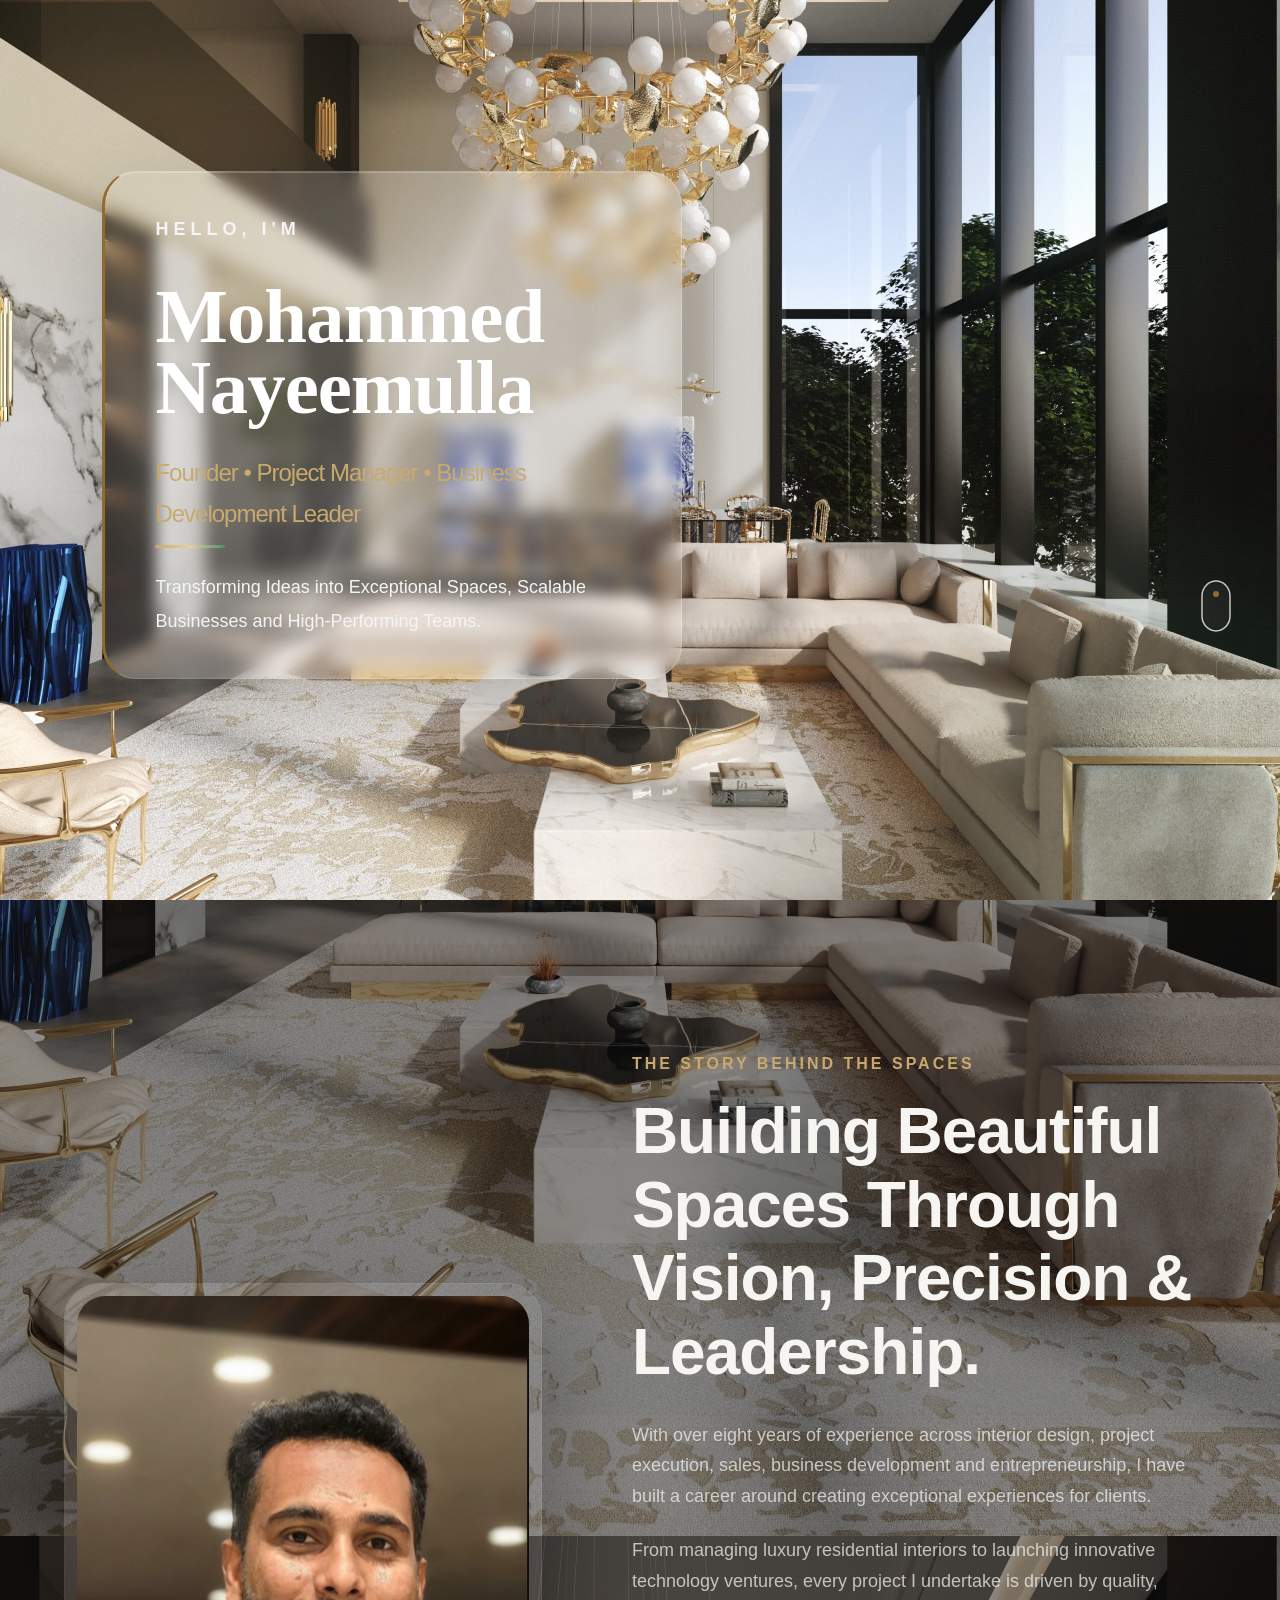
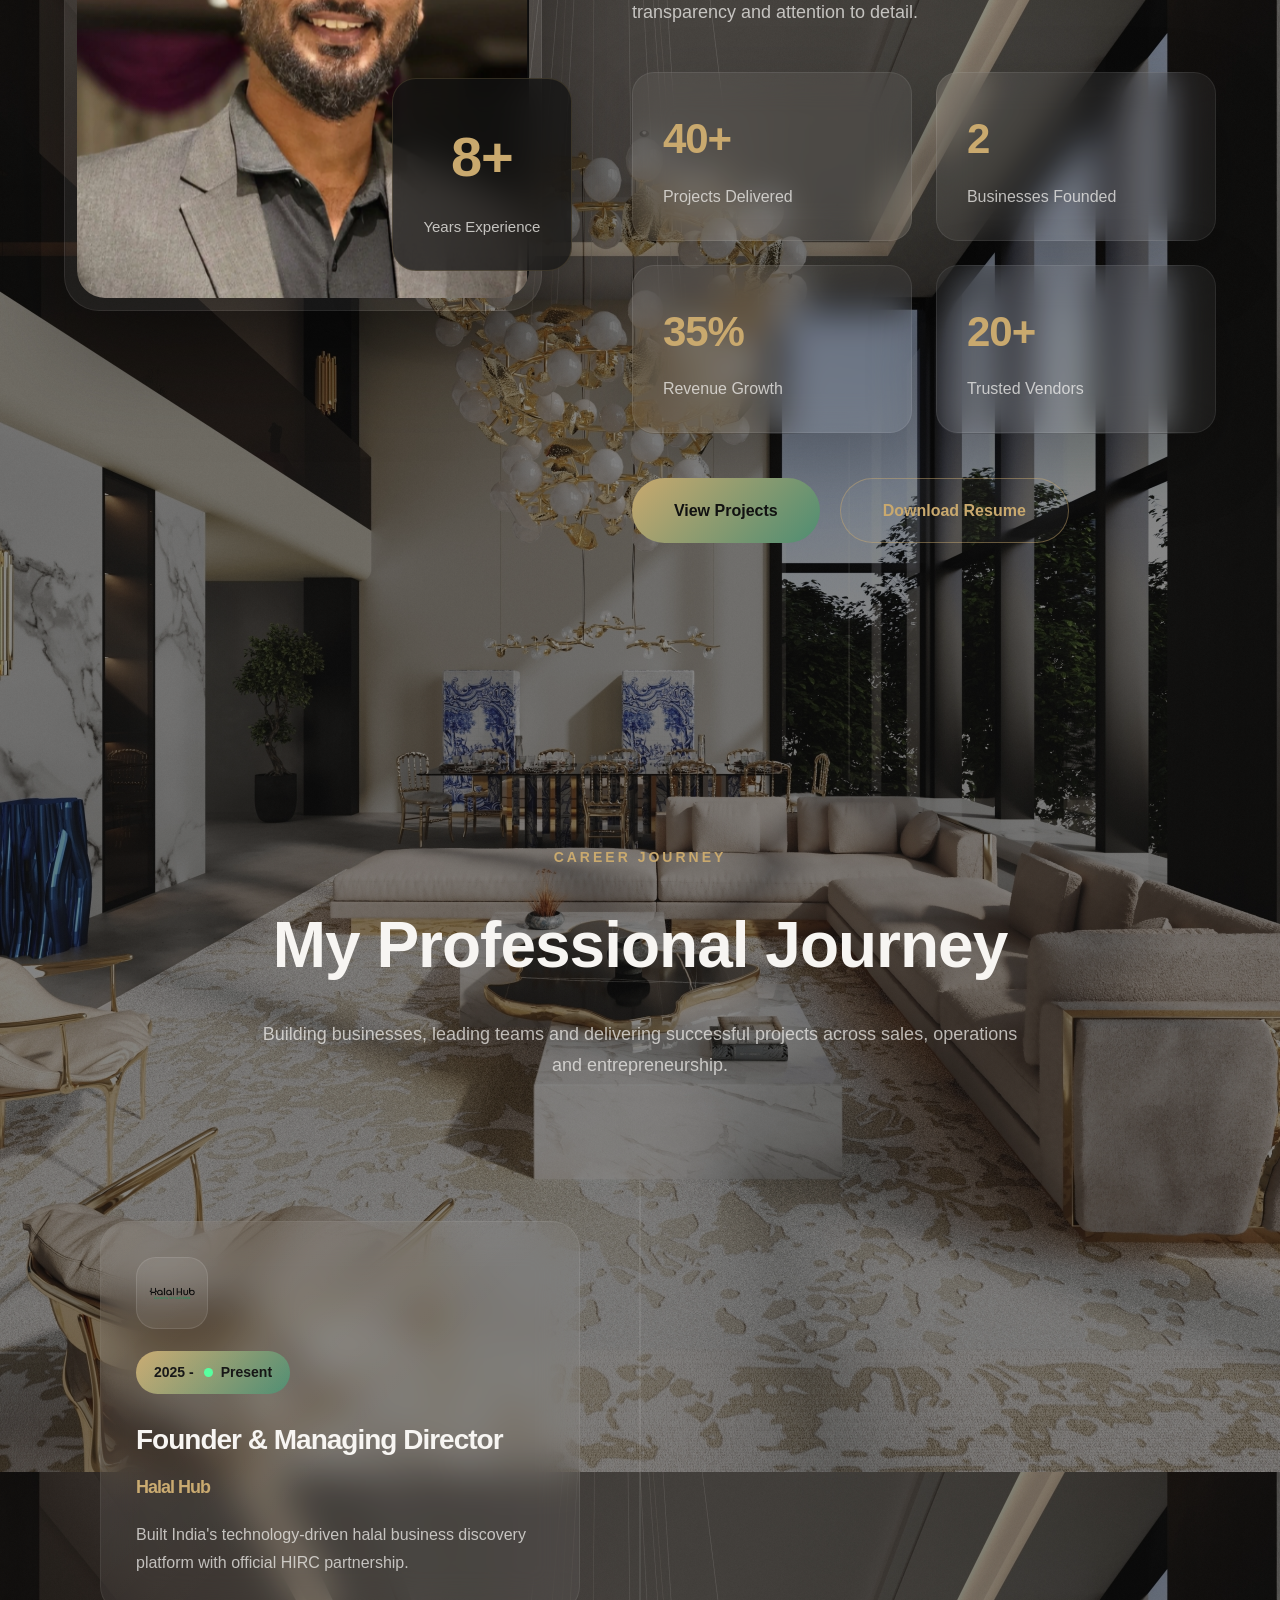
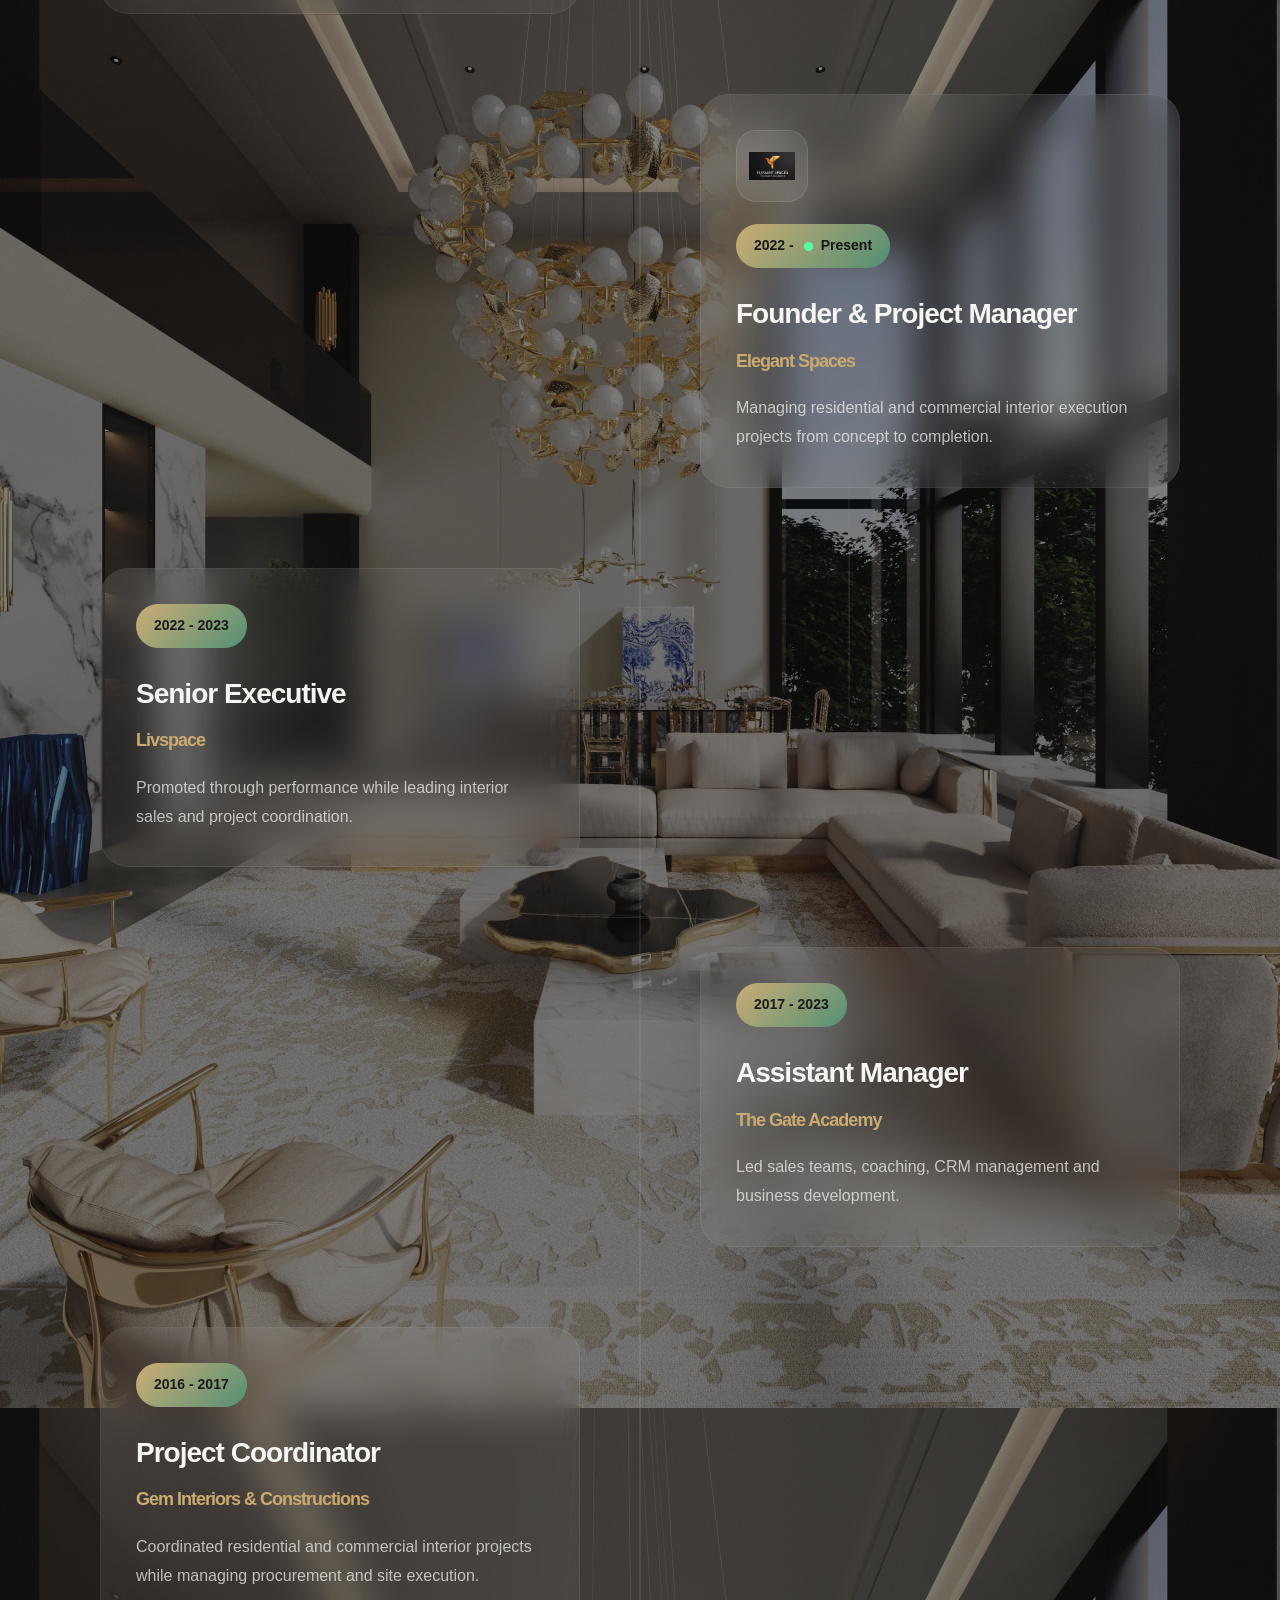
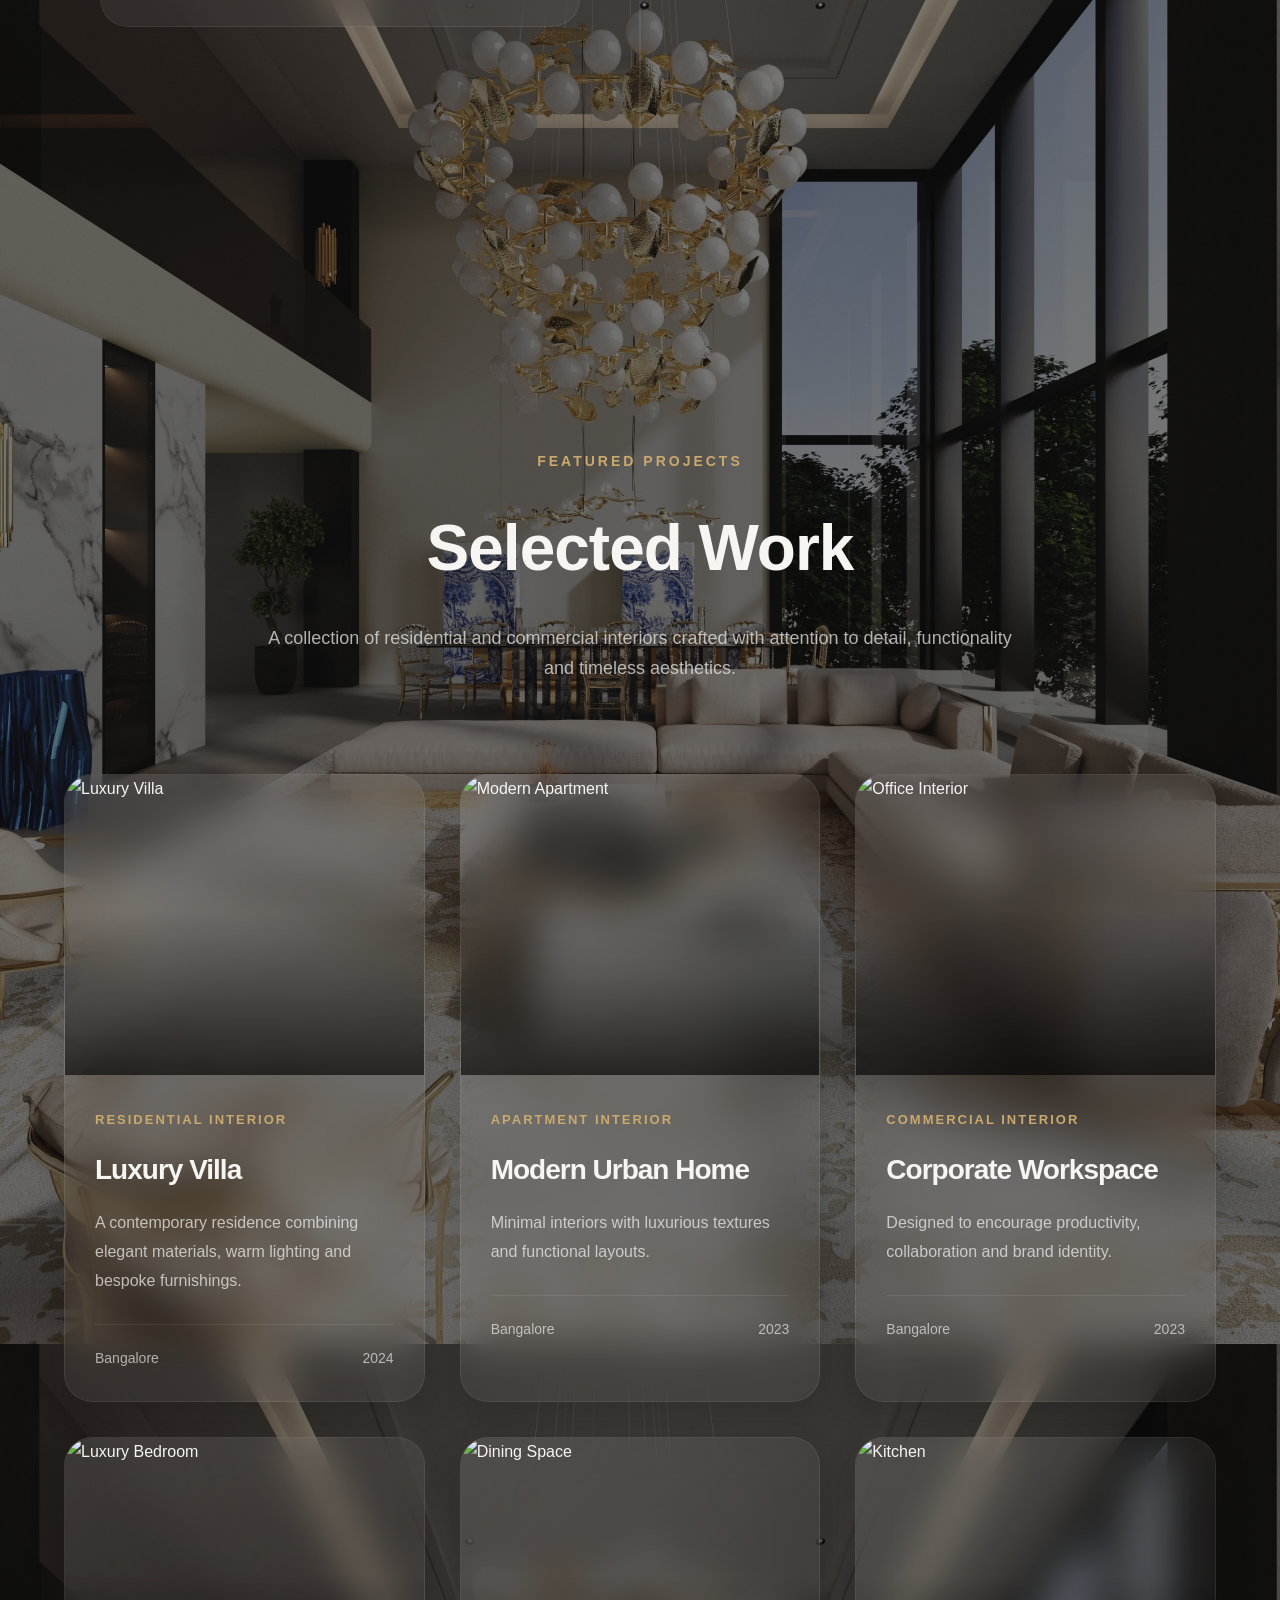
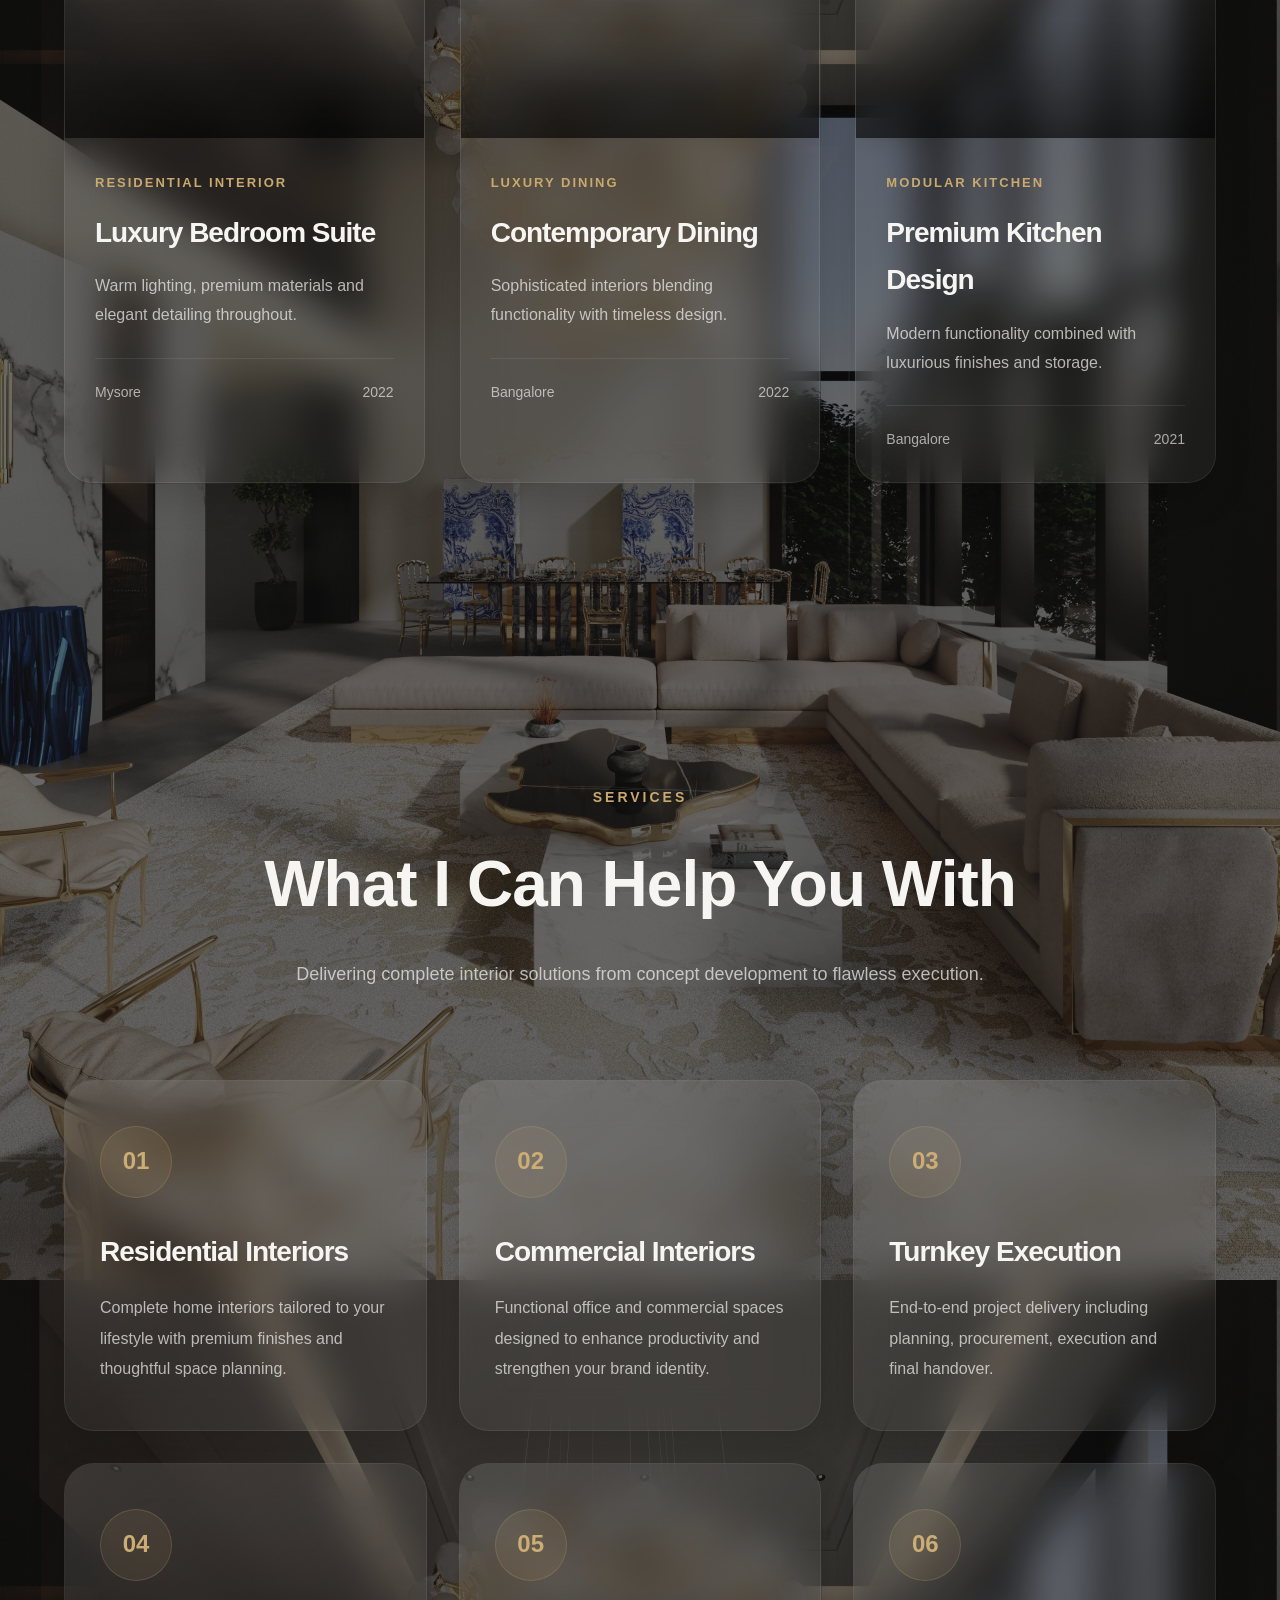
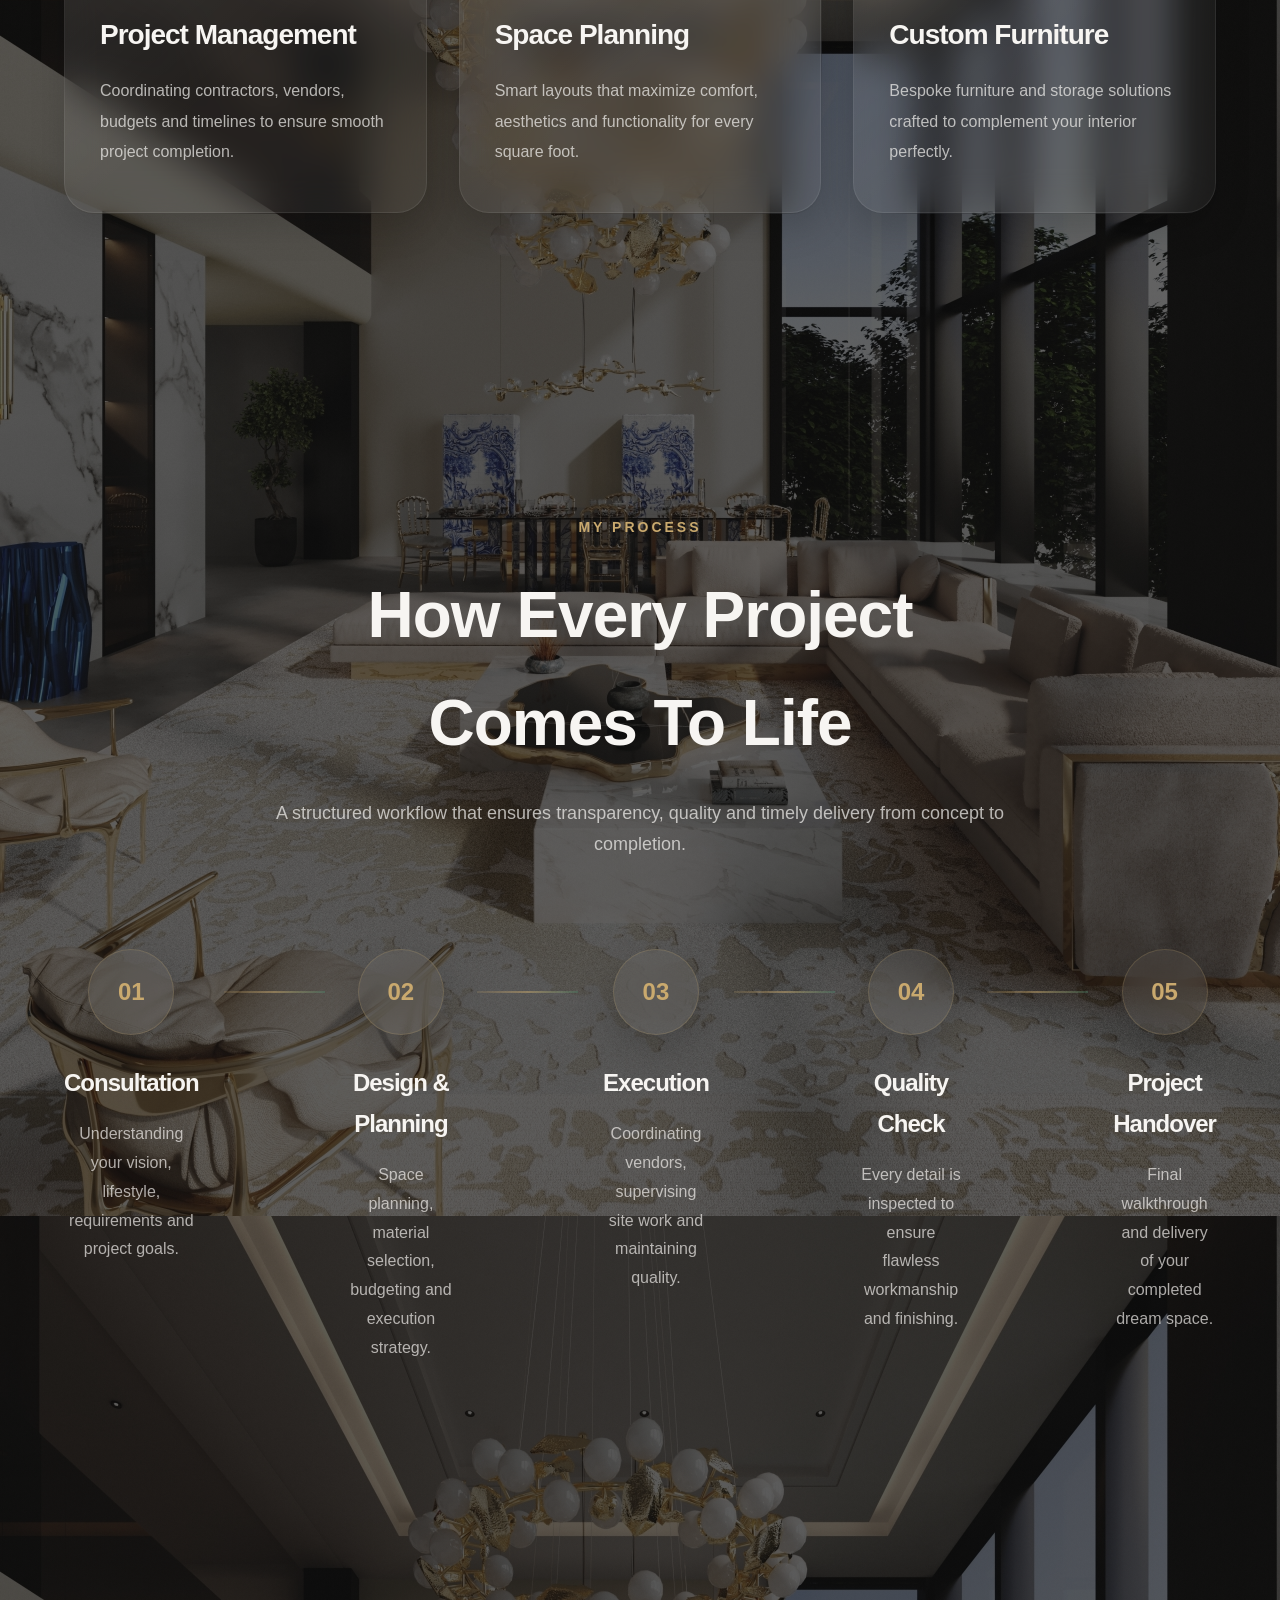
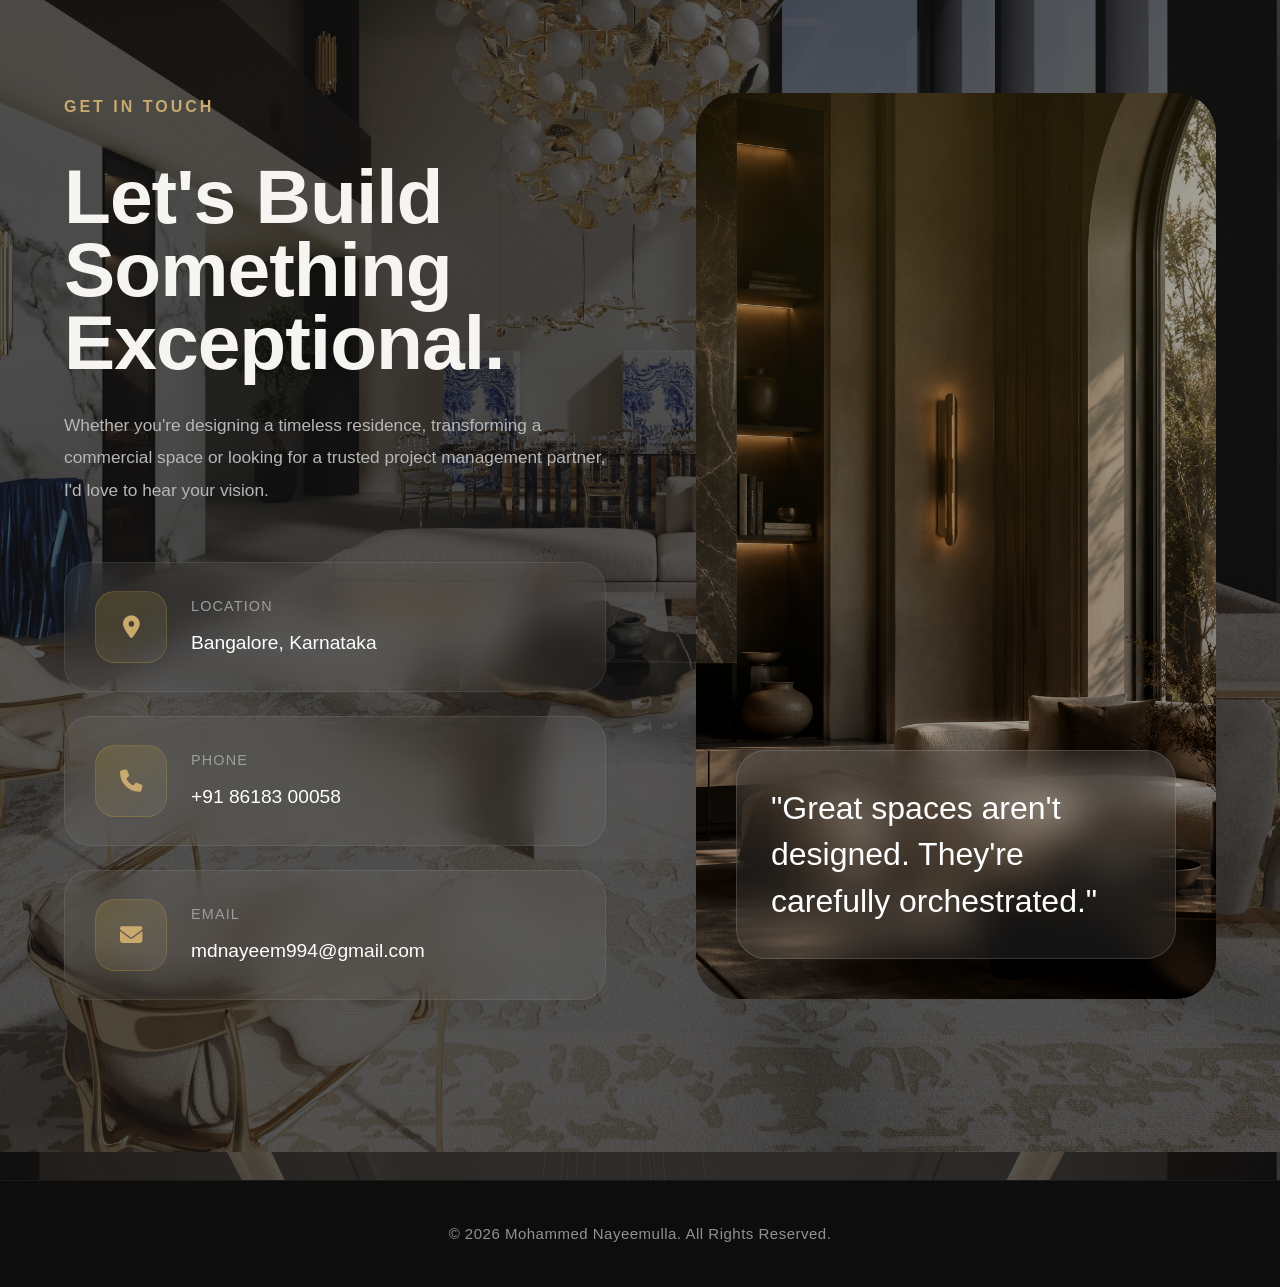
==== commit 359ba7ce: "Updated hero and contact sections" ====
--- a/index.html
+++ b/index.html
@@ -6,9 +6,10 @@
     <meta name="viewport" content="width=device-width, initial-scale=1.0">
     <title>Mohammed Nayeemulla | Portfolio</title>
 
-    <link rel="stylesheet" href="css/style.css">
+    <link rel="stylesheet" href="css/style-gold.css">
     <link rel="stylesheet" href="css/animations.css">
     <link rel="stylesheet" href="css/responsive.css">
+    <link rel="stylesheet" href="https://cdnjs.cloudflare.com/ajax/libs/font-awesome/6.7.2/css/all.min.css">
 </head>
 
 <body>
@@ -36,6 +37,7 @@
 <header id="hero">
 
     <!-- Animated Background -->
+     <!-- <div class="hero-bg"></div> -->
 
     <div class="background">
 
@@ -44,10 +46,17 @@
         <div class="blob blob3"></div>
 
     </div>
+<!-- 
+    <div class="hero-backdrop" aria-hidden="true">
+        <div class="hero-backdrop__image"></div>
+        <div class="hero-backdrop__overlay"></div>
+        <div class="hero-backdrop__grain"></div>
+    </div> -->
 
     <!-- LEFT CONTENT -->
 
     <div class="hero-content">
+        <div class="shine"></div>
 
             <p class="intro reveal delay-1">
                 Hello, I'm
@@ -60,29 +69,19 @@
             <h2 class="reveal delay-3">
                 Founder • Project Manager • Business Development Leader
             </h2>
+
+            <div class="divider reveal delay-3"></div>
 
             <p class="tagline reveal delay-4">
                 Transforming Ideas into Exceptional Spaces,
                 Scalable Businesses and High-Performing Teams.
             </p>
 
-            <div class="buttons reveal delay-5">
-
-                <a href="#projects" class="btn primary">
-                    View Projects
-                </a>
-
-                <a href="assets/resume.pdf" class="btn secondary">
-                    Download Resume
-                </a>
-
-            </div>
-
     </div>
 
     <!-- RIGHT IMAGE -->
 
-    <div class="hero-image reveal delay-6">
+    <!-- <div class="hero-image reveal delay-6">
 
         <div class="glass-photo">
 
@@ -92,11 +91,51 @@
 
         </div>
 
-    </div>
-
+    </div> -->
+<div class="hero-fade"></div>
+
+<!-- <div class="scroll-indicator">
+    <span>SCROLL</span>
+    <div class="scroll-line">
+        <div class="scroll-dot"></div>
+    </div>
+</div> -->
+
+    <div class="hero-scroll">
+
+    <div class="scroll-mouse">
+
+        <svg viewBox="0 0 34 56">
+
+            <rect
+                x="3"
+                y="3"
+                width="28"
+                height="50"
+                rx="15"
+                ry="15"
+            />
+
+            <circle
+                class="scroll-wheel"
+                cx="17"
+                cy="16"
+                r="3"
+            />
+
+        </svg>
+
+    </div>
+
+    <div class="scroll-line">
+        <span class="scroll-line-fill"></span>
+    </div>
+
+</div>
+
+</div>
 </header>
-<!-- KPI Section
-
+<!--
 <section id="achievements">
 
     <div class="container">
@@ -144,7 +183,7 @@
 <!-- ========================================= -->
 <!-- PROFESSIONAL HIGHLIGHTS -->
 <!-- ========================================= -->
-
+<!---
 <section id="highlights">
 
     <div class="section-title reveal">
@@ -233,6 +272,121 @@
             <h4>Vendors</h4>
 
             <p>Trusted Network</p>
+
+        </div>
+
+    </div>
+
+</section>
+-->
+<!-- ========================================= -->
+<!-- ABOUT -->
+<!-- ========================================= -->
+
+<section id="about">
+
+    <div class="container about-container">
+
+        <!-- LEFT -->
+
+        <div class="about-image reveal">
+
+            <div class="image-wrapper">
+
+                <img src="assets/images/nayeem.png"
+                     alt="Mohammed Nayeemulla">
+
+            </div>
+
+            <div class="experience-card glass">
+
+                <h3>8+</h3>
+                <span>Years Experience</span>
+
+            </div>
+
+        </div>
+
+        <!-- RIGHT -->
+
+        <div class="about-content reveal">
+
+            <span class="section-subtitle">
+                The Story Behind The Spaces
+            </span>
+
+            <h2>
+                Building Beautiful Spaces Through
+                Vision, Precision & Leadership.
+            </h2>
+
+            <p>
+
+                With over eight years of experience across
+                interior design, project execution, sales,
+                business development and entrepreneurship,
+                I have built a career around creating
+                exceptional experiences for clients.
+
+            </p>
+
+            <p>
+
+                From managing luxury residential interiors
+                to launching innovative technology ventures,
+                every project I undertake is driven by
+                quality, transparency and attention to detail.
+
+            </p>
+
+            <div class="about-highlights">
+
+                <div class="highlight-card glass">
+
+                    <h3>40+</h3>
+                    <span>Projects Delivered</span>
+
+                </div>
+
+                <div class="highlight-card glass">
+
+                    <h3>2</h3>
+                    <span>Businesses Founded</span>
+
+                </div>
+
+                <div class="highlight-card glass">
+
+                    <h3>35%</h3>
+                    <span>Revenue Growth</span>
+
+                </div>
+
+                <div class="highlight-card glass">
+
+                    <h3>20+</h3>
+                    <span>Trusted Vendors</span>
+
+                </div>
+
+            </div>
+
+            <div class="about-buttons">
+
+                <a href="#projects" class="btn primary">
+
+                    View Projects
+
+                </a>
+
+                <a href="assets/resume.pdf"
+                   class="btn secondary">
+
+                    Download Resume
+
+                </a>
+
+            </div>
 
         </div>
 
@@ -398,9 +552,694 @@
 
 </section>
 
+<!-- ========================================= -->
+<!-- FEATURED PROJECTS -->
+<!-- ========================================= -->
+
+<section id="projects">
+
+    <div class="container">
+
+        <div class="section-title reveal">
+
+            <span>Featured Projects</span>
+
+            <h2>
+                Selected Work
+            </h2>
+
+            <p>
+                A collection of residential and commercial
+                interiors crafted with attention to detail,
+                functionality and timeless aesthetics.
+            </p>
+
+        </div>
+
+        <div class="projects-grid">
+
+            <!-- Project 1 -->
+
+            <article class="project-card reveal">
+
+                <div class="project-image">
+
+                    <img src="assets/projects/project-1.jpg"
+                         alt="Luxury Villa">
+
+                    <div class="project-overlay">
+
+                        <a href="#" class="project-btn">
+                            View Project
+                        </a>
+
+                    </div>
+
+                </div>
+
+                <div class="project-content">
+
+                    <span class="project-category">
+                        Residential Interior
+                    </span>
+
+                    <h3>Luxury Villa</h3>
+
+                    <p>
+                        A contemporary residence combining
+                        elegant materials, warm lighting
+                        and bespoke furnishings.
+                    </p>
+
+                    <div class="project-footer">
+
+                        <span>Bangalore</span>
+
+                        <span>2024</span>
+
+                    </div>
+
+                </div>
+
+            </article>
+
+            <!-- Project 2 -->
+
+            <article class="project-card reveal">
+
+                <div class="project-image">
+
+                    <img src="assets/projects/project-2.jpg"
+                         alt="Modern Apartment">
+
+                    <div class="project-overlay">
+
+                        <a href="#" class="project-btn">
+                            View Project
+                        </a>
+
+                    </div>
+
+                </div>
+
+                <div class="project-content">
+
+                    <span class="project-category">
+                        Apartment Interior
+                    </span>
+
+                    <h3>Modern Urban Home</h3>
+
+                    <p>
+                        Minimal interiors with luxurious
+                        textures and functional layouts.
+                    </p>
+
+                    <div class="project-footer">
+
+                        <span>Bangalore</span>
+
+                        <span>2023</span>
+
+                    </div>
+
+                </div>
+
+            </article>
+
+            <!-- Project 3 -->
+
+            <article class="project-card reveal">
+
+                <div class="project-image">
+
+                    <img src="assets/projects/project-3.jpg"
+                         alt="Office Interior">
+
+                    <div class="project-overlay">
+
+                        <a href="#" class="project-btn">
+                            View Project
+                        </a>
+
+                    </div>
+
+                </div>
+
+                <div class="project-content">
+
+                    <span class="project-category">
+                        Commercial Interior
+                    </span>
+
+                    <h3>Corporate Workspace</h3>
+
+                    <p>
+                        Designed to encourage productivity,
+                        collaboration and brand identity.
+                    </p>
+
+                    <div class="project-footer">
+
+                        <span>Bangalore</span>
+
+                        <span>2023</span>
+
+                    </div>
+
+                </div>
+
+            </article>
+
+            <!-- Project 4 -->
+
+            <article class="project-card reveal">
+
+                <div class="project-image">
+
+                    <img src="assets/projects/project-4.jpg"
+                         alt="Luxury Bedroom">
+
+                    <div class="project-overlay">
+
+                        <a href="#" class="project-btn">
+                            View Project
+                        </a>
+
+                    </div>
+
+                </div>
+
+                <div class="project-content">
+
+                    <span class="project-category">
+                        Residential Interior
+                    </span>
+
+                    <h3>Luxury Bedroom Suite</h3>
+
+                    <p>
+                        Warm lighting, premium materials
+                        and elegant detailing throughout.
+                    </p>
+
+                    <div class="project-footer">
+
+                        <span>Mysore</span>
+
+                        <span>2022</span>
+
+                    </div>
+
+                </div>
+
+            </article>
+
+            <!-- Project 5 -->
+
+            <article class="project-card reveal">
+
+                <div class="project-image">
+
+                    <img src="assets/projects/project-5.jpg"
+                         alt="Dining Space">
+
+                    <div class="project-overlay">
+
+                        <a href="#" class="project-btn">
+                            View Project
+                        </a>
+
+                    </div>
+
+                </div>
+
+                <div class="project-content">
+
+                    <span class="project-category">
+                        Luxury Dining
+                    </span>
+
+                    <h3>Contemporary Dining</h3>
+
+                    <p>
+                        Sophisticated interiors blending
+                        functionality with timeless design.
+                    </p>
+
+                    <div class="project-footer">
+
+                        <span>Bangalore</span>
+
+                        <span>2022</span>
+
+                    </div>
+
+                </div>
+
+            </article>
+
+            <!-- Project 6 -->
+
+            <article class="project-card reveal">
+
+                <div class="project-image">
+
+                    <img src="assets/projects/project-6.jpg"
+                         alt="Kitchen">
+
+                    <div class="project-overlay">
+
+                        <a href="#" class="project-btn">
+                            View Project
+                        </a>
+
+                    </div>
+
+                </div>
+
+                <div class="project-content">
+
+                    <span class="project-category">
+                        Modular Kitchen
+                    </span>
+
+                    <h3>Premium Kitchen Design</h3>
+
+                    <p>
+                        Modern functionality combined
+                        with luxurious finishes and storage.
+                    </p>
+
+                    <div class="project-footer">
+
+                        <span>Bangalore</span>
+
+                        <span>2021</span>
+
+                    </div>
+
+                </div>
+
+            </article>
+
+        </div>
+
+    </div>
+
+</section>
+
+<!-- ========================================= -->
+<!-- SERVICES -->
+<!-- ========================================= -->
+
+<section id="services">
+
+    <div class="container">
+
+        <div class="section-title reveal">
+
+            <span>Services</span>
+
+            <h2>What I Can Help You With</h2>
+
+            <p>
+                Delivering complete interior solutions from
+                concept development to flawless execution.
+            </p>
+
+        </div>
+
+        <div class="services-grid">
+
+            <div class="service-card reveal">
+
+                <div class="service-number">01</div>
+
+                <h3>Residential Interiors</h3>
+
+                <p>
+                    Complete home interiors tailored to your
+                    lifestyle with premium finishes and
+                    thoughtful space planning.
+                </p>
+
+            </div>
+
+            <div class="service-card reveal">
+
+                <div class="service-number">02</div>
+
+                <h3>Commercial Interiors</h3>
+
+                <p>
+                    Functional office and commercial spaces
+                    designed to enhance productivity and
+                    strengthen your brand identity.
+                </p>
+
+            </div>
+
+            <div class="service-card reveal">
+
+                <div class="service-number">03</div>
+
+                <h3>Turnkey Execution</h3>
+
+                <p>
+                    End-to-end project delivery including
+                    planning, procurement, execution and
+                    final handover.
+                </p>
+
+            </div>
+
+            <div class="service-card reveal">
+
+                <div class="service-number">04</div>
+
+                <h3>Project Management</h3>
+
+                <p>
+                    Coordinating contractors, vendors,
+                    budgets and timelines to ensure smooth
+                    project completion.
+                </p>
+
+            </div>
+
+            <div class="service-card reveal">
+
+                <div class="service-number">05</div>
+
+                <h3>Space Planning</h3>
+
+                <p>
+                    Smart layouts that maximize comfort,
+                    aesthetics and functionality for every
+                    square foot.
+                </p>
+
+            </div>
+
+            <div class="service-card reveal">
+
+                <div class="service-number">06</div>
+
+                <h3>Custom Furniture</h3>
+
+                <p>
+                    Bespoke furniture and storage solutions
+                    crafted to complement your interior
+                    perfectly.
+                </p>
+
+            </div>
+
+        </div>
+
+    </div>
+
+</section>
+<!-- ========================================= -->
+<!-- PROCESS -->
+<!-- ========================================= -->
+
+<section id="process">
+
+    <div class="container">
+
+        <div class="section-title reveal">
+
+            <span>My Process</span>
+
+            <h2>How Every Project Comes To Life</h2>
+
+            <p>
+                A structured workflow that ensures transparency,
+                quality and timely delivery from concept to completion.
+            </p>
+
+        </div>
+
+        <div class="process-timeline">
+
+            <div class="process-step reveal">
+
+                <div class="process-circle">
+                    01
+                </div>
+
+                <h3>Consultation</h3>
+
+                <p>
+                    Understanding your vision, lifestyle,
+                    requirements and project goals.
+                </p>
+
+            </div>
+
+            <div class="process-line"></div>
+
+            <div class="process-step reveal">
+
+                <div class="process-circle">
+                    02
+                </div>
+
+                <h3>Design & Planning</h3>
+
+                <p>
+                    Space planning, material selection,
+                    budgeting and execution strategy.
+                </p>
+
+            </div>
+
+            <div class="process-line"></div>
+
+            <div class="process-step reveal">
+
+                <div class="process-circle">
+                    03
+                </div>
+
+                <h3>Execution</h3>
+
+                <p>
+                    Coordinating vendors, supervising
+                    site work and maintaining quality.
+                </p>
+
+            </div>
+
+            <div class="process-line"></div>
+
+            <div class="process-step reveal">
+
+                <div class="process-circle">
+                    04
+                </div>
+
+                <h3>Quality Check</h3>
+
+                <p>
+                    Every detail is inspected to ensure
+                    flawless workmanship and finishing.
+                </p>
+
+            </div>
+
+            <div class="process-line"></div>
+
+            <div class="process-step reveal">
+
+                <div class="process-circle">
+                    05
+                </div>
+
+                <h3>Project Handover</h3>
+
+                <p>
+                    Final walkthrough and delivery of
+                    your completed dream space.
+                </p>
+
+            </div>
+
+        </div>
+
+    </div>
+
+</section><!-- ========================================= -->
+<!-- CONTACT -->
+<!-- ========================================= -->
+
+<section id="contact">
+
+    <div class="container">
+
+        <div class="contact-grid">
+
+            <!-- LEFT -->
+
+            <div class="contact-left reveal">
+
+                <span class="section-subtitle">
+                    Get In Touch
+                </span>
+
+                <h2>
+                    Let's Build <br>
+                    Something Exceptional.
+                </h2>
+
+                <p class="contact-description">
+
+                    Whether you're designing a timeless residence,
+                    transforming a commercial space or looking for
+                    a trusted project management partner,
+                    I'd love to hear your vision.
+
+                </p>
+
+                <div class="contact-cards">
+
+                    <!-- Location -->
+
+                    <a href="#" class="contact-card">
+
+                        <div class="contact-icon">
+
+                            <i class="fa-solid fa-location-dot"></i>
+
+                        </div>
+
+                        <div>
+
+                            <span>Location</span>
+
+                            <strong>
+                                Bangalore, Karnataka
+                            </strong>
+
+                        </div>
+
+                    </a>
+
+                    <!-- Phone -->
+
+                    <a href="tel:+918618300058" class="contact-card">
+
+                        <div class="contact-icon">
+
+                            <i class="fa-solid fa-phone"></i>
+
+                        </div>
+
+                        <div>
+
+                            <span>Phone</span>
+
+                            <strong>
+                                +91 86183 00058
+                            </strong>
+
+                        </div>
+
+                    </a>
+
+                    <!-- Email -->
+
+                    <a href="mailto:mdnayeem994@gmail.com" class="contact-card">
+
+                        <div class="contact-icon">
+
+                            <i class="fa-solid fa-envelope"></i>
+
+                        </div>
+
+                        <div>
+
+                            <span>Email</span>
+
+                            <strong>
+
+                                mdnayeem994@gmail.com
+
+                            </strong>
+
+                        </div>
+
+                    </a>
+
+                </div>
+
+            </div>
+
+            <!-- RIGHT -->
+
+            <div class="contact-visual reveal">
+
+                <div class="contact-glass">
+
+                    <p>
+
+                        "Great spaces aren't designed.
+                        They're carefully orchestrated."
+
+                    </p>
+
+                </div>
+
+            </div>
+
+        </div>
+
+    </div>
+
+</section>
+
+<!-- ========================================= -->
+<!-- FOOTER -->
+<!-- ========================================= -->
+
+<footer id="footer">
+
+    <p>
+
+        © 2026 Mohammed Nayeemulla. All Rights Reserved.
+
+    </p>
+
+</footer>
+
+<!-- Floating Back To Top -->
+
+<a href="#hero" id="backToTop">
+
+    <i class="fa-solid fa-arrow-up"></i>
+
+</a>
+<!-- ========================================= -->
+<!-- SCRIPTS -->
+<!-- ========================================= -->
+
+<!-- GSAP -->
+<script src="https://cdn.jsdelivr.net/npm/gsap@3.12.5/dist/gsap.min.js"></script>
+<script src="https://cdn.jsdelivr.net/npm/gsap@3.12.5/dist/ScrollTrigger.min.js"></script>
+
+<!-- Lenis Smooth Scroll -->
+<script src="https://cdn.jsdelivr.net/npm/@studio-freight/lenis@1.0.42/bundled/lenis.min.js"></script>
+
+<!-- Vanilla Tilt -->
+<script src="https://cdn.jsdelivr.net/npm/vanilla-tilt@1.8.1/dist/vanilla-tilt.min.js"></script>
+
+<!-- Existing JS -->
 <script src="js/main.js"></script>
 <script src="js/animations.js"></script>
 <script src="js/timeline.js"></script>
+
 </body>
 
 </html>
--- a/css/style-gold.css
+++ b/css/style-gold.css
@@ -0,0 +1,3598 @@
+/*==================================================
+ROOT VARIABLES
+==================================================*/
+
+:root{
+
+    --black:#111111;
+    --black-2:#171717;
+    --black-3:#1f1f1f;
+
+    --white:#F7F5F2;
+    --white-soft:#e7e2da;
+
+    --gold:#C9A96E;
+    --gold-light:#e7cf9d;
+    --gold-dark:#8f6b2f;
+
+    --emerald:#4E8D72;
+
+    --glass:rgba(255,255,255,.12);
+    --glass-dark:rgba(255,255,255,.05);
+    --glass-border:rgba(255,255,255,.18);
+
+    --shadow-lg:0 40px 100px rgba(0,0,0,.35);
+    --shadow-md:0 25px 70px rgba(0,0,0,.22);
+    --shadow-sm:0 15px 35px rgba(0,0,0,.15);
+
+    --radius:28px;
+    --radius-sm:18px;
+
+    --transition:.45s cubic-bezier(.22,.61,.36,1);
+
+}
+
+/*==================================================
+RESET
+==================================================*/
+
+*{
+    margin:0;
+    padding:0;
+    box-sizing:border-box;
+}
+
+html{
+    scroll-behavior:smooth;
+}
+
+body{
+
+    font-family:
+    Inter,
+    "Segoe UI",
+    sans-serif;
+
+    color:var(--white);
+
+     background:
+
+        linear-gradient(
+
+            rgba(17,17,17,.45),
+
+            rgba(17,17,17,.72)
+
+        ),
+
+        url("../assets/images/luxury-living-room.jpg");
+
+
+    overflow-x:hidden;
+
+    line-height:1.7;
+
+}
+
+/*==================================================
+TYPOGRAPHY
+==================================================*/
+
+h1,h2,h3,h4{
+
+    font-family:
+    "Poppins",
+    sans-serif;
+
+    font-weight:700;
+
+    letter-spacing:-1px;
+
+}
+
+p{
+
+    color:rgba(247,245,242,.72);
+
+}
+
+img{
+
+    display:block;
+    max-width:100%;
+
+}
+
+a{
+
+    text-decoration:none;
+
+}
+
+ul{
+
+    list-style:none;
+
+}
+
+/*==================================================
+CONTAINER
+==================================================*/
+
+.container{
+
+    width:min(1320px,90%);
+    margin:auto;
+
+}
+
+/*==================================================
+SECTION
+==================================================*/
+
+section{
+
+    position:relative;
+
+    padding:130px 0;
+
+    overflow:hidden;
+
+}
+
+/*==================================================
+BACKGROUND
+==================================================*/
+
+body::before{
+
+    content:"";
+
+    position:fixed;
+
+    inset:0;
+
+    z-index:-10;
+
+    background:
+
+    radial-gradient(circle at 15% 20%,
+    rgba(201,169,110,.13),
+    transparent 28%),
+
+    radial-gradient(circle at 90% 12%,
+    rgba(78,141,114,.10),
+    transparent 25%),
+
+    radial-gradient(circle at 70% 85%,
+    rgba(201,169,110,.10),
+    transparent 25%),
+
+    linear-gradient(
+    135deg,
+    #090909 0%,
+    #111111 35%,
+    #151515 65%,
+    #101010 100%);
+
+}
+
+/*==================================================
+FILM GRAIN
+==================================================*/
+
+body::after{
+
+    content:"";
+
+    position:fixed;
+
+    inset:0;
+
+    pointer-events:none;
+
+    z-index:-5;
+
+    opacity:.03;
+
+    background-image:url("https://www.transparenttextures.com/patterns/asfalt-dark.png");
+
+}
+
+/*==================================================
+LUXURY LIGHT
+==================================================*/
+
+.background{
+
+    position:absolute;
+
+    inset:0;
+
+    overflow:hidden;
+
+    z-index:0;
+
+}
+
+/*==================================================
+BLOBS
+==================================================*/
+
+.blob{
+
+    position:absolute;
+
+    border-radius:50%;
+
+    filter:blur(90px);
+
+    animation:
+    blobFloat 18s ease-in-out infinite;
+
+}
+
+.blob1{
+
+    width:420px;
+    height:420px;
+
+    background:rgba(201,169,110,.18);
+
+    top:-140px;
+    left:-100px;
+
+}
+
+.blob2{
+
+    width:520px;
+    height:520px;
+
+    background:rgba(78,141,114,.15);
+
+    right:-180px;
+    bottom:-180px;
+
+    animation-delay:4s;
+
+}
+
+.blob3{
+
+    width:350px;
+    height:350px;
+
+    background:rgba(201,169,110,.10);
+
+    left:45%;
+    bottom:-120px;
+
+    animation-delay:8s;
+
+}
+
+/*==================================================
+GLASS
+==================================================*/
+
+.glass{
+
+    background:var(--glass);
+
+    backdrop-filter:blur(20px);
+
+    -webkit-backdrop-filter:blur(20px);
+
+    border:1px solid var(--glass-border);
+
+    box-shadow:var(--shadow-md);
+
+}
+
+/*==================================================
+SECTION TITLE
+==================================================*/
+
+.section-title{
+
+    text-align:center;
+
+    max-width:760px;
+
+    margin:0 auto 90px;
+
+}
+
+.section-title span{
+
+    color:var(--gold);
+
+    font-weight:700;
+
+    letter-spacing:3px;
+
+    text-transform:uppercase;
+
+    font-size:14px;
+
+}
+
+.section-title h2{
+
+    font-size:clamp(2.5rem,5vw,4rem);
+
+    color:var(--white);
+
+    margin:20px 0;
+
+}
+
+.section-title p{
+
+    font-size:18px;
+
+    color:rgba(247,245,242,.70);
+
+}
+
+/*==================================================
+BUTTONS
+==================================================*/
+
+.btn{
+
+    display:inline-flex;
+
+    align-items:center;
+
+    justify-content:center;
+
+    padding:18px 42px;
+
+    border-radius:100px;
+
+    transition:var(--transition);
+
+    font-weight:600;
+
+    position:relative;
+
+    overflow:hidden;
+
+}
+
+.primary{
+
+    background:linear-gradient(
+    135deg,
+    var(--gold),
+    var(--emerald));
+
+    color:#111;
+
+}
+
+.secondary{
+
+    color:var(--gold);
+
+    border:1px solid rgba(201,169,110,.45);
+
+    background:rgba(255,255,255,.04);
+
+}
+
+.btn:hover{
+
+    transform:translateY(-8px);
+
+    box-shadow:
+    0 25px 50px
+    rgba(201,169,110,.18);
+
+}
+
+.btn::before{
+
+    content:"";
+
+    position:absolute;
+
+    inset:0;
+
+    background:
+
+    linear-gradient(
+    120deg,
+    transparent,
+    rgba(255,255,255,.28),
+    transparent);
+
+    transform:translateX(-100%);
+
+    transition:.8s;
+
+}
+
+.btn:hover::before{
+
+    transform:translateX(100%);
+
+}
+
+/*==================================================
+NAVBAR
+==================================================*/
+
+#navbar{
+
+    position:fixed;
+
+    top:25px;
+    left:50%;
+
+    transform:translateX(-50%);
+
+    width:min(92%,1350px);
+
+    height:70px;
+
+    display:flex;
+    justify-content:space-between;
+    align-items:center;
+
+    padding:0 38px;
+
+    z-index:9999;
+
+    background:rgba(18,18,18,.55);
+
+    backdrop-filter:blur(22px);
+    -webkit-backdrop-filter:blur(22px);
+
+    border:1px solid rgba(255,255,255,.08);
+
+    border-radius:22px;
+
+    box-shadow:
+    0 25px 70px rgba(0,0,0,.30);
+
+    transition:.45s;
+
+}
+
+#navbar.scrolled{
+
+    top:12px;
+
+    background:rgba(15,15,15,.78);
+
+    border-color:rgba(201,169,110,.15);
+
+}
+
+#navbar::before{
+
+    content:"";
+
+    position:absolute;
+
+    inset:0;
+
+    border-radius:inherit;
+
+    background:
+
+    linear-gradient(
+    120deg,
+    rgba(255,255,255,.05),
+    transparent 40%,
+    rgba(255,255,255,.02));
+
+    pointer-events:none;
+
+}
+
+.logo{
+
+    position:relative;
+
+    font-size:42px;
+
+    font-weight:800;
+
+    color:var(--gold);
+
+    letter-spacing:2px;
+
+    cursor:pointer;
+
+    transition:.45s;
+
+}
+
+.logo::after{
+
+    content:"";
+
+    position:absolute;
+
+    left:0;
+    bottom:-8px;
+
+    width:0;
+
+    height:2px;
+
+    background:var(--gold);
+
+    transition:.45s;
+
+}
+
+.logo:hover{
+
+    color:var(--white);
+
+}
+
+.logo:hover::after{
+
+    width:100%;
+
+}
+
+#navbar ul{
+
+    display:flex;
+
+    align-items:center;
+
+    gap:42px;
+
+}
+
+#navbar ul li{
+
+    position:relative;
+
+}
+
+#navbar ul li a{
+
+    position:relative;
+
+    color:rgba(247,245,242,.80);
+
+    font-size:15px;
+
+    font-weight:500;
+
+    letter-spacing:.6px;
+
+    transition:.35s;
+
+}
+
+#navbar ul li a::after{
+
+    content:"";
+
+    position:absolute;
+
+    left:0;
+    bottom:-10px;
+
+    width:0;
+
+    height:2px;
+
+    background:
+
+    linear-gradient(
+    90deg,
+    var(--gold),
+    var(--emerald));
+
+    transition:.35s;
+
+}
+
+#navbar ul li a:hover{
+
+    color:var(--gold);
+
+}
+
+#navbar ul li a:hover::after{
+
+    width:100%;
+
+}
+
+/*==================================================
+HERO
+==================================================*/
+
+#hero{
+
+    position:relative;
+
+    min-height:100vh;
+
+    display:grid;
+
+    grid-template-columns:1.1fr .9fr;
+
+    align-items:center;
+
+    gap:90px;
+
+    padding:170px 8% 120px;
+
+    overflow:hidden;
+
+    isolation:isolate;
+
+}
+
+.hero-backdrop{
+
+    position:absolute;
+
+    inset:-2%;
+
+    z-index:0;
+
+    overflow:hidden;
+
+    pointer-events:none;
+
+    will-change:transform;
+
+    transform:translate3d(0,0,0);
+
+}
+
+.hero-backdrop__image{
+
+    position:absolute;
+
+    inset:-4%;
+
+    background:
+
+        linear-gradient(100deg, rgba(6,10,18,.82) 0%, rgba(6,10,18,.34) 45%, rgba(6,10,18,.74) 100%),
+
+        url("../assets/images/luxury-living-room.jpg");
+
+    background-size:cover;
+
+    background-position:center;
+
+    filter:saturate(1.08) contrast(1.06) brightness(.82);
+
+    animation:heroKenburns 20s ease-in-out infinite alternate;
+
+    transform:translate3d(0,0,0);
+
+}
+
+
+#hero::before{
+
+    content:"";
+
+    position:absolute;
+
+    inset:0;
+
+    z-index:1;
+
+    background:
+
+    radial-gradient(circle at 20% 30%,
+    rgba(201,169,110,.10),
+    transparent 30%),
+
+    radial-gradient(circle at 80% 15%,
+    rgba(78,141,114,.08),
+    transparent 25%),
+
+    radial-gradient(circle at 70% 80%,
+    rgba(201,169,110,.06),
+    transparent 30%);
+
+    pointer-events:none;
+
+}
+
+.intro{
+
+    display:inline-block;
+
+    margin-bottom:18px;
+
+    color:var(--gold);
+
+    font-weight:600;
+
+    letter-spacing:5px;
+
+    text-transform:uppercase;
+
+}
+
+.hero-content h1{
+
+    font-size:clamp(4rem,8vw,6.5rem);
+
+    line-height:1;
+
+    color:var(--white);
+
+    margin-bottom:18px;
+
+}
+
+.hero-content h2{
+
+    font-size:24px;
+
+    font-weight:400;
+
+    color:var(--gold);
+
+    line-height:1.7;
+
+    margin-bottom:10px;
+
+}
+
+.divider{
+
+    width:70px;
+
+    height:3px;
+
+    background:linear-gradient(90deg, var(--gold), var(--gold-light), var(--emerald));
+
+    border-radius:20px;
+
+    margin-bottom:22px;
+
+}
+
+.tagline{
+
+    max-width:620px;
+
+    font-size:20px;
+
+    color:rgba(247,245,242,.70);
+
+    line-height:1.9;
+
+    font-weight:500;
+
+}
+
+.buttons{
+
+    display:flex;
+
+    gap:22px;
+
+    flex-wrap:wrap;
+
+}
+
+.hero-image{
+
+    display:flex;
+
+    justify-content:center;
+
+    align-items:center;
+
+    position:relative;
+
+}
+
+.glass-photo{
+
+    position:relative;
+
+    border-radius:40px;
+
+    padding:12px;
+
+    background:rgba(255,255,255,.05);
+
+    border:1px solid rgba(255,255,255,.08);
+
+    backdrop-filter:blur(18px);
+
+    overflow:hidden;
+
+    box-shadow:
+
+    0 40px 80px rgba(0,0,0,.35);
+
+}
+
+.glass-photo::before{
+
+    content:"";
+
+    position:absolute;
+
+    inset:0;
+
+    background:
+
+    linear-gradient(
+    130deg,
+    rgba(255,255,255,.15),
+    transparent 45%);
+
+    pointer-events:none;
+
+}
+
+.hero-image img{
+
+    width:460px;
+
+    display:block;
+
+    border-radius:30px;
+
+}
+
+.hero-image::before{
+
+    content:"";
+
+    position:absolute;
+
+    width:550px;
+    height:550px;
+
+    border-radius:50%;
+
+    background:
+
+    radial-gradient(circle,
+    rgba(201,169,110,.18),
+    transparent 70%);
+
+    filter:blur(80px);
+
+    z-index:-1;
+
+    animation:heroGlow 8s ease-in-out infinite;
+
+}
+
+.scroll{
+
+    position:absolute;
+
+    left:50%;
+
+    bottom:35px;
+
+    transform:translateX(-50%);
+
+    color:var(--gold);
+
+    font-size:32px;
+
+    animation:scrollBounce 2s infinite;
+
+}
+/*==================================================
+PROFESSIONAL HIGHLIGHTS
+==================================================*/
+
+#highlights{
+
+    position:relative;
+
+    padding:140px 0;
+
+}
+
+.metrics-grid{
+
+    display:grid;
+
+    grid-template-columns:repeat(3,1fr);
+
+    gap:32px;
+
+}
+
+.metric-card{
+
+    position:relative;
+
+    padding:45px 35px;
+
+    border-radius:30px;
+
+    overflow:hidden;
+
+    text-align:center;
+
+    background:rgba(255,255,255,.05);
+
+    border:1px solid rgba(255,255,255,.08);
+
+    backdrop-filter:blur(20px);
+
+    transition:var(--transition);
+
+    box-shadow:var(--shadow-sm);
+
+}
+
+.metric-card::before{
+
+    content:"";
+
+    position:absolute;
+
+    inset:0;
+
+    background:
+
+    linear-gradient(
+    140deg,
+    rgba(255,255,255,.08),
+    transparent 55%);
+
+    pointer-events:none;
+
+}
+
+.metric-card::after{
+
+    content:"";
+
+    position:absolute;
+
+    left:0;
+    bottom:0;
+
+    width:0;
+    height:3px;
+
+    background:
+
+    linear-gradient(
+    90deg,
+    var(--gold),
+    var(--emerald));
+
+    transition:.5s;
+
+}
+
+.metric-card:hover{
+
+    transform:translateY(-14px);
+
+    border-color:rgba(201,169,110,.25);
+
+    box-shadow:
+    0 35px 80px rgba(0,0,0,.35);
+
+}
+
+.metric-card:hover::after{
+
+    width:100%;
+
+}
+
+.metric-icon{
+
+    font-size:48px;
+
+    margin-bottom:20px;
+
+}
+
+.metric-card h3{
+
+    font-size:64px;
+
+    color:var(--gold);
+
+    margin-bottom:12px;
+
+}
+
+.metric-card h4{
+
+    font-size:24px;
+
+    color:var(--white);
+
+    margin-bottom:12px;
+
+}
+
+.metric-card p{
+
+    color:rgba(247,245,242,.68);
+
+}
+
+/*==================================================
+ABOUT
+==================================================*/
+
+#about{
+
+    position:relative;
+
+    padding:150px 0;
+
+}
+
+.about-container{
+
+    display:grid;
+
+    grid-template-columns:.9fr 1.1fr;
+
+    gap:90px;
+
+    align-items:center;
+
+}
+
+.about-image{
+
+    position:relative;
+
+}
+
+.image-wrapper{
+
+    position:relative;
+
+    overflow:hidden;
+
+    border-radius:35px;
+
+    background:rgba(255,255,255,.05);
+
+    border:1px solid rgba(255,255,255,.08);
+
+    padding:12px;
+
+    box-shadow:var(--shadow-lg);
+
+}
+
+.image-wrapper img{
+
+    border-radius:28px;
+
+    transition:1s;
+
+}
+
+.image-wrapper:hover img{
+
+    transform:scale(1.05);
+
+}
+
+.image-wrapper::before{
+
+    content:"";
+
+    position:absolute;
+
+    inset:0;
+
+    background:
+
+    linear-gradient(
+    130deg,
+    rgba(255,255,255,.12),
+    transparent 45%);
+
+    pointer-events:none;
+
+    z-index:2;
+
+}
+
+.experience-card{
+
+    position:absolute;
+
+    right:-30px;
+
+    bottom:40px;
+
+    width:180px;
+
+    padding:30px;
+
+    border-radius:24px;
+
+    text-align:center;
+
+    background:rgba(18,18,18,.75);
+
+    backdrop-filter:blur(20px);
+
+    border:1px solid rgba(201,169,110,.18);
+
+    box-shadow:var(--shadow-md);
+
+}
+
+.experience-card h3{
+
+    font-size:56px;
+
+    color:var(--gold);
+
+    margin-bottom:8px;
+
+}
+
+.experience-card span{
+
+    color:rgba(247,245,242,.75);
+
+    font-size:15px;
+
+}
+
+.about-content{
+
+    position:relative;
+
+}
+
+.section-subtitle{
+
+    display:inline-block;
+
+    margin-bottom:18px;
+
+    color:var(--gold);
+
+    font-weight:600;
+
+    letter-spacing:3px;
+
+    text-transform:uppercase;
+
+}
+
+.about-content h2{
+
+    font-size:clamp(2.8rem,5vw,4.5rem);
+
+    line-height:1.15;
+
+    margin-bottom:30px;
+
+}
+
+.about-content p{
+
+    font-size:18px;
+
+    margin-bottom:24px;
+
+    color:rgba(247,245,242,.72);
+
+}
+
+.about-highlights{
+
+    display:grid;
+
+    grid-template-columns:repeat(2,1fr);
+
+    gap:24px;
+
+    margin:45px 0;
+
+}
+
+.highlight-card{
+
+    padding:30px;
+
+    border-radius:22px;
+
+    background:rgba(255,255,255,.05);
+
+    border:1px solid rgba(255,255,255,.08);
+
+    backdrop-filter:blur(18px);
+
+    transition:var(--transition);
+
+}
+
+.highlight-card:hover{
+
+    transform:translateY(-10px);
+
+    border-color:rgba(201,169,110,.22);
+
+}
+
+.highlight-card h3{
+
+    color:var(--gold);
+
+    font-size:42px;
+
+    margin-bottom:8px;
+
+}
+
+.highlight-card span{
+
+    color:rgba(247,245,242,.72);
+
+}
+
+.about-buttons{
+
+    display:flex;
+
+    gap:20px;
+
+    flex-wrap:wrap;
+
+}
+
+/*==================================================
+CAREER TIMELINE
+==================================================*/
+
+#experience{
+
+    position:relative;
+
+    padding:150px 0;
+
+}
+
+.timeline{
+
+    position:relative;
+
+    max-width:1200px;
+
+    margin:100px auto 0;
+
+    padding:40px 0;
+
+}
+
+.timeline-line{
+
+    position:absolute;
+
+    left:50%;
+
+    top:0;
+
+    width:2px;
+
+    height:100%;
+
+    transform:translateX(-50%);
+
+    background:rgba(255,255,255,.08);
+
+}
+
+.timeline-progress{
+
+    position:absolute;
+
+    left:50%;
+
+    top:0;
+
+    width:3px;
+
+    height:0;
+
+    transform:translateX(-50%);
+
+    background:linear-gradient(
+    to bottom,
+    var(--gold),
+    var(--emerald));
+
+    border-radius:50px;
+
+}
+
+.timeline-item{
+
+    position:relative;
+
+    width:50%;
+
+    margin-bottom:80px;
+
+    padding:0 60px;
+
+}
+
+.timeline-item.left{
+
+    left:0;
+
+}
+
+.timeline-item.right{
+
+    left:50%;
+
+}
+
+.timeline-content{
+
+    position:relative;
+
+    padding:35px;
+
+    border-radius:28px;
+
+    background:rgba(255,255,255,.05);
+
+    backdrop-filter:blur(20px);
+
+    border:1px solid rgba(255,255,255,.08);
+
+    transition:var(--transition);
+
+    overflow:hidden;
+
+}
+
+.timeline-content::before{
+
+    content:"";
+
+    position:absolute;
+
+    inset:0;
+
+    background:linear-gradient(
+    135deg,
+    rgba(255,255,255,.06),
+    transparent 55%);
+
+    pointer-events:none;
+
+}
+
+.timeline-content:hover{
+
+    transform:translateY(-10px);
+
+    border-color:rgba(201,169,110,.25);
+
+    box-shadow:0 30px 70px rgba(0,0,0,.35);
+
+}
+
+.timeline-content::after{
+
+    content:"";
+
+    position:absolute;
+
+    width:18px;
+
+    height:18px;
+
+    border-radius:50%;
+
+    background:var(--gold);
+
+    top:45px;
+
+    box-shadow:
+    0 0 0 8px rgba(201,169,110,.12);
+
+}
+
+.timeline-item.left .timeline-content::after{
+
+    right:-69px;
+
+}
+
+.timeline-item.right .timeline-content::after{
+
+    left:-69px;
+
+}
+
+.company-logo{
+
+    width:72px;
+
+    height:72px;
+
+    border-radius:20px;
+
+    display:flex;
+
+    justify-content:center;
+
+    align-items:center;
+
+    margin-bottom:22px;
+
+    background:rgba(255,255,255,.08);
+
+    border:1px solid rgba(255,255,255,.10);
+
+}
+
+.company-logo img{
+
+    width:46px;
+
+    height:46px;
+
+    object-fit:contain;
+
+}
+
+.year{
+
+    display:inline-flex;
+
+    align-items:center;
+
+    gap:10px;
+
+    padding:10px 18px;
+
+    border-radius:50px;
+
+    background:linear-gradient(
+    135deg,
+    var(--gold),
+    var(--emerald));
+
+    color:#111;
+
+    font-weight:700;
+
+    margin-bottom:22px;
+
+    font-size:14px;
+
+}
+
+.present{
+
+    display:flex;
+
+    align-items:center;
+
+    gap:8px;
+
+}
+
+.dot{
+
+    width:9px;
+
+    height:9px;
+
+    border-radius:50%;
+
+    background:#53ff9d;
+
+    animation:pulseDot 2s infinite;
+
+}
+
+.timeline-content h3{
+
+    color:var(--white);
+
+    font-size:28px;
+
+    margin-bottom:8px;
+
+}
+
+.timeline-content h4{
+
+    color:var(--gold);
+
+    font-size:18px;
+
+    margin-bottom:18px;
+
+    font-weight:600;
+
+}
+
+.timeline-content p{
+
+    color:rgba(247,245,242,.72);
+
+    line-height:1.8;
+
+}
+
+.timeline-item{
+
+    opacity:0;
+
+    transition:1s;
+
+}
+
+.timeline-item.left{
+
+    transform:translateX(-80px);
+
+}
+
+.timeline-item.right{
+
+    transform:translateX(80px);
+
+}
+
+.timeline-item.show{
+
+    opacity:1;
+
+    transform:translateX(0);
+
+}
+/*==================================================
+FEATURED PROJECTS
+==================================================*/
+
+#projects{
+
+    position:relative;
+
+    padding:150px 0;
+
+}
+
+.projects-grid{
+
+    display:grid;
+
+    grid-template-columns:repeat(3,1fr);
+
+    gap:35px;
+
+}
+
+.project-card{
+
+    position:relative;
+
+    overflow:hidden;
+
+    border-radius:28px;
+
+    background:rgba(255,255,255,.05);
+
+    border:1px solid rgba(255,255,255,.08);
+
+    backdrop-filter:blur(20px);
+
+    transition:var(--transition);
+
+    box-shadow:var(--shadow-sm);
+
+}
+
+.project-card:hover{
+
+    transform:translateY(-14px);
+
+    border-color:rgba(201,169,110,.25);
+
+    box-shadow:0 35px 80px rgba(0,0,0,.35);
+
+}
+
+.project-image{
+
+    position:relative;
+
+    height:300px;
+
+    overflow:hidden;
+
+}
+
+.project-image img{
+
+    width:100%;
+
+    height:100%;
+
+    object-fit:cover;
+
+    transition:1.2s;
+
+}
+
+.project-card:hover .project-image img{
+
+    transform:scale(1.08);
+
+}
+
+.project-image::after{
+
+    content:"";
+
+    position:absolute;
+
+    inset:0;
+
+    background:linear-gradient(
+        to top,
+        rgba(0,0,0,.65),
+        transparent 55%);
+
+}
+
+.project-overlay{
+
+    position:absolute;
+
+    inset:0;
+
+    display:flex;
+
+    justify-content:center;
+
+    align-items:center;
+
+    opacity:0;
+
+    background:rgba(17,17,17,.35);
+
+    backdrop-filter:blur(8px);
+
+    transition:.45s;
+
+    z-index:2;
+
+}
+
+.project-card:hover .project-overlay{
+
+    opacity:1;
+
+}
+
+.project-btn{
+
+    padding:14px 28px;
+
+    border-radius:50px;
+
+    background:var(--gold);
+
+    color:#111;
+
+    font-weight:700;
+
+    transition:.35s;
+
+}
+
+.project-btn:hover{
+
+    transform:translateY(-4px);
+
+    background:var(--white);
+
+}
+
+.project-content{
+
+    padding:30px;
+
+}
+
+.project-category{
+
+    display:inline-block;
+
+    margin-bottom:15px;
+
+    color:var(--gold);
+
+    font-size:13px;
+
+    font-weight:700;
+
+    letter-spacing:2px;
+
+    text-transform:uppercase;
+
+}
+
+.project-content h3{
+
+    color:var(--white);
+
+    font-size:28px;
+
+    margin-bottom:16px;
+
+}
+
+.project-content p{
+
+    color:rgba(247,245,242,.70);
+
+    line-height:1.8;
+
+    margin-bottom:28px;
+
+}
+
+.project-footer{
+
+    display:flex;
+
+    justify-content:space-between;
+
+    align-items:center;
+
+    padding-top:22px;
+
+    border-top:1px solid rgba(255,255,255,.08);
+
+    color:rgba(247,245,242,.65);
+
+    font-size:14px;
+
+}
+
+.project-card::before{
+
+    content:"";
+
+    position:absolute;
+
+    inset:0;
+
+    background:linear-gradient(
+        135deg,
+        rgba(255,255,255,.08),
+        transparent 45%);
+
+    pointer-events:none;
+
+    z-index:5;
+
+}
+/*==================================================
+SERVICES
+==================================================*/
+
+#services{
+
+    position:relative;
+
+    padding:150px 0;
+
+}
+
+.services-grid{
+
+    display:grid;
+
+    grid-template-columns:repeat(3,1fr);
+
+    gap:32px;
+
+}
+
+.service-card{
+
+    position:relative;
+
+    padding:45px 35px;
+
+    border-radius:30px;
+
+    overflow:hidden;
+
+    background:rgba(255,255,255,.05);
+
+    border:1px solid rgba(255,255,255,.08);
+
+    backdrop-filter:blur(20px);
+
+    transition:var(--transition);
+
+    box-shadow:var(--shadow-sm);
+
+}
+
+.service-card::before{
+
+    content:"";
+
+    position:absolute;
+
+    inset:0;
+
+    background:linear-gradient(
+        140deg,
+        rgba(255,255,255,.08),
+        transparent 55%);
+
+    pointer-events:none;
+
+}
+
+.service-card::after{
+
+    content:"";
+
+    position:absolute;
+
+    left:0;
+
+    bottom:0;
+
+    width:0;
+
+    height:3px;
+
+    background:linear-gradient(
+        90deg,
+        var(--gold),
+        var(--emerald));
+
+    transition:.5s;
+
+}
+
+.service-card:hover{
+
+    transform:translateY(-14px);
+
+    border-color:rgba(201,169,110,.25);
+
+    box-shadow:0 35px 80px rgba(0,0,0,.35);
+
+}
+
+.service-card:hover::after{
+
+    width:100%;
+
+}
+
+.service-number{
+
+    width:72px;
+
+    height:72px;
+
+    border-radius:50%;
+
+    display:flex;
+
+    align-items:center;
+
+    justify-content:center;
+
+    margin-bottom:30px;
+
+    font-size:24px;
+
+    font-weight:700;
+
+    color:var(--gold);
+
+    background:rgba(201,169,110,.10);
+
+    border:1px solid rgba(201,169,110,.20);
+
+}
+
+.service-card h3{
+
+    font-size:28px;
+
+    color:var(--white);
+
+    margin-bottom:18px;
+
+}
+
+.service-card p{
+
+    color:rgba(247,245,242,.70);
+
+    line-height:1.9;
+
+}
+/*==================================================
+PROCESS
+==================================================*/
+
+#process{
+
+    position:relative;
+
+    padding:150px 0;
+
+}
+
+.process-timeline{
+
+    display:flex;
+
+    justify-content:space-between;
+
+    align-items:flex-start;
+
+    position:relative;
+
+    gap:25px;
+
+    margin-top:80px;
+
+}
+
+.process-line{
+
+    flex:1;
+
+    height:2px;
+
+    margin-top:42px;
+
+    background:linear-gradient(
+        to right,
+        rgba(201,169,110,.15),
+        rgba(201,169,110,.50),
+        rgba(78,141,114,.35));
+
+}
+
+.process-step{
+
+    position:relative;
+
+    flex:1;
+
+    text-align:center;
+
+    transition:var(--transition);
+
+}
+
+.process-circle{
+
+    width:86px;
+
+    height:86px;
+
+    margin:0 auto 28px;
+
+    border-radius:50%;
+
+    display:flex;
+
+    justify-content:center;
+
+    align-items:center;
+
+    font-size:24px;
+
+    font-weight:700;
+
+    color:var(--gold);
+
+    background:rgba(255,255,255,.05);
+
+    border:1px solid rgba(201,169,110,.20);
+
+    backdrop-filter:blur(20px);
+
+    box-shadow:0 15px 40px rgba(0,0,0,.20);
+
+    transition:var(--transition);
+
+}
+
+.process-step:hover .process-circle{
+
+    transform:translateY(-10px) scale(1.08);
+
+    background:linear-gradient(
+        135deg,
+        var(--gold),
+        #a47c38);
+
+    color:#111;
+
+    box-shadow:0 20px 60px rgba(201,169,110,.30);
+
+}
+
+.process-step h3{
+
+    font-size:24px;
+
+    color:var(--white);
+
+    margin-bottom:16px;
+
+}
+
+.process-step p{
+
+    color:rgba(247,245,242,.68);
+
+    line-height:1.8;
+
+    max-width:220px;
+
+    margin:auto;
+
+}
+
+.process-step::before{
+
+    content:"";
+
+    position:absolute;
+
+    top:42px;
+
+    left:50%;
+
+    transform:translateX(-50%);
+
+    width:120px;
+
+    height:120px;
+
+    border-radius:50%;
+
+    background:radial-gradient(
+        circle,
+        rgba(201,169,110,.10),
+        transparent 70%);
+
+    filter:blur(18px);
+
+    opacity:0;
+
+    transition:.5s;
+
+    z-index:-1;
+
+}
+
+.process-step:hover::before{
+
+    opacity:1;
+
+}
+/*==================================================
+TESTIMONIALS
+==================================================*/
+
+#testimonials{
+
+    position:relative;
+
+    padding:150px 0;
+
+}
+
+.testimonials-grid{
+
+    display:grid;
+
+    grid-template-columns:repeat(3,1fr);
+
+    gap:32px;
+
+}
+
+.testimonial-card{
+
+    position:relative;
+
+    padding:40px 35px;
+
+    border-radius:30px;
+
+    overflow:hidden;
+
+    background:rgba(255,255,255,.05);
+
+    border:1px solid rgba(255,255,255,.08);
+
+    backdrop-filter:blur(20px);
+
+    transition:var(--transition);
+
+    box-shadow:var(--shadow-sm);
+
+}
+
+.testimonial-card::before{
+
+    content:"";
+
+    position:absolute;
+
+    inset:0;
+
+    background:linear-gradient(
+        135deg,
+        rgba(255,255,255,.06),
+        transparent 55%);
+
+    pointer-events:none;
+
+}
+
+.testimonial-card:hover{
+
+    transform:translateY(-14px);
+
+    border-color:rgba(201,169,110,.25);
+
+    box-shadow:0 35px 80px rgba(0,0,0,.35);
+
+}
+
+.quote-icon{
+
+    font-size:72px;
+
+    line-height:1;
+
+    color:var(--gold);
+
+    margin-bottom:18px;
+
+    opacity:.8;
+
+}
+
+.testimonial-text{
+
+    font-size:17px;
+
+    line-height:2;
+
+    color:rgba(247,245,242,.72);
+
+    margin-bottom:30px;
+
+}
+
+.testimonial-rating{
+
+    color:var(--gold);
+
+    font-size:20px;
+
+    letter-spacing:4px;
+
+    margin-bottom:28px;
+
+}
+
+.testimonial-author{
+
+    display:flex;
+
+    align-items:center;
+
+    gap:18px;
+
+    padding-top:24px;
+
+    border-top:1px solid rgba(255,255,255,.08);
+
+}
+
+.testimonial-author img{
+
+    width:62px;
+
+    height:62px;
+
+    border-radius:50%;
+
+    object-fit:cover;
+
+    border:2px solid rgba(201,169,110,.30);
+
+}
+
+.testimonial-author h4{
+
+    color:var(--white);
+
+    font-size:18px;
+
+    margin-bottom:4px;
+
+}
+
+.testimonial-author span{
+
+    color:rgba(247,245,242,.60);
+
+    font-size:14px;
+
+}
+
+/*==================================================
+PARTNERS
+==================================================*/
+
+#partners{
+
+    position:relative;
+
+    padding:140px 0;
+
+    overflow:hidden;
+
+}
+
+.partners-slider{
+
+    position:relative;
+
+    overflow:hidden;
+
+    width:100%;
+
+    margin-top:70px;
+
+    mask-image:linear-gradient(
+        to right,
+        transparent,
+        black 10%,
+        black 90%,
+        transparent);
+
+}
+
+.partners-track{
+
+    display:flex;
+
+    align-items:center;
+
+    gap:35px;
+
+    width:max-content;
+
+    animation:partnerScroll 35s linear infinite;
+
+}
+
+.partners-slider:hover .partners-track{
+
+    animation-play-state:paused;
+
+}
+
+.partner-card{
+
+    width:220px;
+
+    height:120px;
+
+    flex-shrink:0;
+
+    display:flex;
+
+    justify-content:center;
+
+    align-items:center;
+
+    border-radius:24px;
+
+    background:rgba(255,255,255,.05);
+
+    border:1px solid rgba(255,255,255,.08);
+
+    backdrop-filter:blur(18px);
+
+    transition:var(--transition);
+
+}
+
+.partner-card:hover{
+
+    transform:translateY(-8px);
+
+    border-color:rgba(201,169,110,.25);
+
+    box-shadow:0 25px 60px rgba(0,0,0,.30);
+
+}
+
+.partner-card img{
+
+    max-width:70%;
+
+    max-height:60px;
+
+    object-fit:contain;
+
+    filter:grayscale(100%) brightness(.85);
+
+    transition:.45s;
+
+}
+
+.partner-card:hover img{
+
+    filter:none;
+
+    transform:scale(1.08);
+
+}/*==========================
+CONTACT
+===========================*/
+
+#contact{
+
+    padding:180px 0;
+
+    position:relative;
+
+    overflow:hidden;
+
+}
+
+.contact-grid{
+
+    display:grid;
+
+    grid-template-columns:1fr 520px;
+
+    gap:90px;
+
+    align-items:center;
+
+}
+
+.contact-left h2{
+
+    font-size:clamp(3rem,6vw,5.6rem);
+
+    line-height:.95;
+
+    margin:22px 0 30px;
+
+    max-width:650px;
+
+}
+
+.contact-description{
+
+    max-width:560px;
+
+    color:#b7b7b7;
+
+    font-size:1.08rem;
+
+    line-height:1.9;
+
+    margin-bottom:55px;
+
+}
+
+.contact-cards{
+
+    display:flex;
+
+    flex-direction:column;
+
+    gap:24px;
+
+}
+
+.contact-card{
+
+    display:flex;
+
+    align-items:center;
+
+    gap:24px;
+
+    padding:28px 30px;
+
+    border-radius:26px;
+
+    text-decoration:none;
+
+    color:#fff;
+
+    background:rgba(255,255,255,.05);
+
+    border:1px solid rgba(255,255,255,.08);
+
+    backdrop-filter:blur(18px);
+
+    -webkit-backdrop-filter:blur(18px);
+
+    transition:.45s cubic-bezier(.22,.61,.36,1);
+
+    overflow:hidden;
+
+    position:relative;
+
+}
+
+.contact-card::before{
+
+    content:"";
+
+    position:absolute;
+
+    inset:0;
+
+    background:linear-gradient(
+    120deg,
+    transparent,
+    rgba(255,255,255,.08),
+    transparent);
+
+    transform:translateX(-100%);
+
+    transition:.7s;
+
+}
+
+.contact-card:hover::before{
+
+    transform:translateX(100%);
+
+}
+
+.contact-card:hover{
+
+    transform:translateY(-8px);
+
+    border-color:rgba(212,175,55,.35);
+
+    box-shadow:
+
+    0 25px 60px rgba(0,0,0,.35),
+
+    0 0 35px rgba(212,175,55,.08);
+
+}
+
+.contact-icon{
+
+    width:72px;
+
+    height:72px;
+
+    border-radius:20px;
+
+    display:flex;
+
+    align-items:center;
+
+    justify-content:center;
+
+    font-size:1.4rem;
+
+    color:var(--gold);
+
+    background:
+
+    linear-gradient(
+
+    145deg,
+
+    rgba(212,175,55,.18),
+
+    rgba(255,255,255,.05));
+
+    border:1px solid rgba(212,175,55,.2);
+
+    flex-shrink:0;
+
+}
+
+.contact-card span{
+
+    display:block;
+
+    color:#9d9d9d;
+
+    margin-bottom:8px;
+
+    font-size:.9rem;
+
+    letter-spacing:.08em;
+
+    text-transform:uppercase;
+
+}
+
+.contact-card strong{
+
+    font-size:1.2rem;
+
+    font-weight:500;
+
+    color:#fff;
+
+}
+
+/* RIGHT */
+
+.contact-visual{
+
+    height:906px;
+
+    border-radius:40px;
+
+    overflow:hidden;
+
+    position:relative;
+
+    background:
+
+    linear-gradient(
+
+    rgba(0,0,0,.35),
+
+    rgba(0,0,0,.35)),
+
+    url("../assets/images/contact-bg.png") center/cover;
+
+}
+
+.contact-visual::after{
+
+    content:"";
+
+    position:absolute;
+
+    inset:0;
+
+    background:
+
+    radial-gradient(
+
+    circle at top,
+
+    rgba(212,175,55,.15),
+
+    transparent 70%);
+
+}
+
+.contact-glass{
+
+    position:absolute;
+
+    left:40px;
+
+    right:40px;
+
+    bottom:40px;
+
+    padding:34px;
+
+    border-radius:30px;
+
+    background:rgba(255,255,255,.08);
+
+    backdrop-filter:blur(20px);
+
+    -webkit-backdrop-filter:blur(20px);
+
+    border:1px solid rgba(255,255,255,.15);
+
+}
+
+.contact-glass p{
+
+    font-size:2rem;
+
+    line-height:1.45;
+
+    color:#fff;
+
+    font-family:var(--font-display);
+
+}
+
+@media(max-width:992px){
+
+.contact-grid{
+
+grid-template-columns:1fr;
+
+}
+
+.contact-visual{
+
+height:500px;
+
+margin-top:60px;
+
+}
+
+.contact-left h2{
+
+font-size:3rem;
+
+}
+
+}
+
+/*==================================================
+FOOTER
+==================================================*/
+/*==========================================
+MINIMAL FOOTER
+==========================================*/
+
+#footer{
+
+    position:relative;
+
+    padding:40px 0;
+
+    background:#0d0d0d;
+
+    text-align:center;
+
+    border-top:1px solid rgba(255,255,255,.06);
+
+}
+
+#footer p{
+
+    color:rgba(255,255,255,.55);
+
+    font-size:15px;
+
+    letter-spacing:.5px;
+
+}
+
+/*==========================================
+FLOATING BACK TO TOP
+==========================================*/
+
+#backToTop{
+
+    position:fixed;
+
+    right:35px;
+
+    bottom:35px;
+
+    width:56px;
+
+    height:56px;
+
+    display:flex;
+
+    align-items:center;
+
+    justify-content:center;
+
+    border-radius:50%;
+
+    background:rgba(255,255,255,.08);
+
+    backdrop-filter:blur(18px);
+
+    -webkit-backdrop-filter:blur(18px);
+
+    border:1px solid rgba(255,255,255,.18);
+
+    color:#D9B46A;
+
+    text-decoration:none;
+
+    font-size:18px;
+
+    box-shadow:
+
+        0 10px 35px rgba(0,0,0,.25);
+
+    transition:.35s;
+
+    z-index:9999;
+
+    opacity:0;
+
+    visibility:hidden;
+
+    transform:translateY(20px);
+
+}
+
+#backToTop:hover{
+
+    background:#D9B46A;
+
+    color:#111;
+
+    transform:translateY(-6px);
+
+    box-shadow:
+
+        0 18px 45px rgba(217,180,106,.35);
+
+}
+
+/*==================================================
+LUXURY HERO CINEMATIC BACKGROUND
+==================================================*/
+
+#hero{
+
+    overflow:hidden;
+
+}
+
+#hero::before{
+
+    content:"";
+
+    position:absolute;
+
+    inset:0;
+
+    background:
+
+    /* linear-gradient(rgba(70, 71, 63, 0.72),rgba(124, 128, 101, 0.82)),  */
+
+    url("../assets/images/luxury-living-room.jpg");
+
+    background-size:cover;
+
+    background-position:center;
+
+    background-repeat:no-repeat;
+
+    animation:heroZoom 28s ease-in-out infinite alternate;
+
+    z-index:-5;
+
+}
+
+/* 
+.hero-bg{
+
+    position:absolute;
+
+    top:-10%;
+
+    left:0;
+
+    width:100%;
+
+    height:120%;
+
+    background:
+
+        linear-gradient(
+            rgba(8,8,8,.72),
+            rgba(10, 10, 10, 0.82)
+        ),
+
+        url("../assets/images/luxury-living-room.jpg");
+
+    background-size:cover;
+
+    background-repeat:no-repeat;
+
+    background-position:center center;
+
+    transform:translate3d(0,0,0) scale(1.08);
+
+    will-change:transform;
+
+    z-index:-5;
+
+} */
+
+#hero::after{
+
+    content:"";
+
+    position:absolute;
+
+    inset:0;
+
+    background:
+
+    radial-gradient(circle at 20% 30%,
+    rgba(201,169,110,.16),
+    transparent 30%),
+
+    radial-gradient(circle at 80% 20%,
+    rgba(78,141,114,.10),
+    transparent 28%),
+
+    radial-gradient(circle at 70% 80%,
+    rgba(201,169,110,.08),
+    transparent 35%);
+
+    mix-blend-mode:screen;
+
+    animation:lightMove 18s ease-in-out infinite;
+
+    pointer-events:none;
+
+    z-index:-4;
+
+}
+
+/*==================================================
+LIGHT RAYS
+==================================================*/
+
+.background::before{
+
+    content:"";
+
+    position:absolute;
+
+    top:-30%;
+
+    left:-20%;
+
+    width:140%;
+
+    height:180%;
+
+    background:
+
+    linear-gradient(
+        115deg,
+
+        transparent 0%,
+
+        rgba(255,255,255,.02) 38%,
+
+        rgba(255,255,255,.12) 48%,
+
+        rgba(255,255,255,.02) 58%,
+
+        transparent 100%);
+
+    animation:lightSweep 18s linear infinite;
+
+    transform:rotate(-8deg);
+
+}
+
+.background::after{
+
+    content:"";
+
+    position:absolute;
+
+    inset:0;
+
+    background-image:
+
+    radial-gradient(circle,
+    rgba(255,255,255,.20) 1px,
+    transparent 1px);
+
+    background-size:4px 4px;
+
+    opacity:.035;
+
+    animation:grainMove .45s steps(2) infinite;
+
+}
+
+/*==================================================
+GOLD GLOW
+==================================================*/
+
+.hero-content::before{
+
+    content:"";
+
+    position:absolute;
+
+    width:700px;
+
+    height:700px;
+
+    left:-250px;
+
+    top:-250px;
+
+    border-radius:50%;
+
+    background:
+
+    radial-gradient(circle,
+    rgba(201,169,110,.16),
+    transparent 70%);
+
+    filter:blur(70px);
+
+    animation:goldPulse 10s ease-in-out infinite;
+
+    z-index:-1;
+
+}
+
+.hero-image::after{
+
+    content:"";
+
+    position:absolute;
+
+    width:520px;
+
+    height:520px;
+
+    border-radius:50%;
+
+    background:
+
+    radial-gradient(circle,
+    rgba(201,169,110,.22),
+    transparent 70%);
+
+    filter:blur(55px);
+
+    animation:portraitGlow 7s ease-in-out infinite;
+
+    z-index:-1;
+
+}
+
+/*==================================================
+ANIMATIONS
+==================================================*/
+
+/* @keyframes heroZoom{
+
+    0%{
+
+        transform:scale(1);
+
+    }
+
+    100%{
+
+        transform:scale(1.10);
+
+    }
+
+} */
+
+@keyframes lightMove{
+
+    0%{
+
+        transform:translateX(-5%) translateY(-2%);
+
+    }
+
+    50%{
+
+        transform:translateX(4%) translateY(3%);
+
+    }
+
+    100%{
+
+        transform:translateX(-5%) translateY(-2%);
+
+    }
+
+}
+
+@keyframes lightSweep{
+
+    from{
+
+        transform:
+        translateX(-40%)
+        rotate(-8deg);
+
+    }
+
+    to{
+
+        transform:
+        translateX(40%)
+        rotate(-8deg);
+
+    }
+
+}
+
+@keyframes grainMove{
+
+    from{
+
+        transform:translate(0,0);
+
+    }
+
+    to{
+
+        transform:translate(3px,-2px);
+
+    }
+
+}
+
+@keyframes goldPulse{
+
+    0%,100%{
+
+        transform:scale(1);
+
+        opacity:.5;
+
+    }
+
+    50%{
+
+        transform:scale(1.12);
+
+        opacity:.9;
+
+    }
+
+}
+
+@keyframes portraitGlow{
+
+    0%,100%{
+
+        transform:scale(1);
+
+    }
+
+    50%{
+
+        transform:scale(1.08);
+
+    }
+
+}
+
+/*==========================================
+GLASS HERO CONTENT
+==========================================*/
+/*
+.hero-content{
+
+    position:relative;
+
+    z-index:20;
+
+    width:min(600px);
+
+    padding:40px 50px;
+
+    border-radius:32px;
+
+    background:rgba(255,255,255,.08);
+
+    backdrop-filter:blur(10px);
+
+    -webkit-backdrop-filter:blur(10px);
+
+    border:1px solid rgba(255,255,255,.18);
+
+    box-shadow:
+        0 25px 80px rgba(0,0,0,.22),
+        inset 0 1px 0 rgba(255,255,255,.25);
+
+    overflow:hidden;
+
+    border-left:3px solid var(--gold-dark );
+
+    display:flex;
+    flex-direction:column;
+    justify-content:center;
+    gap:0;
+
+    min-height:unset;
+
+    height:auto;
+}
+
+*/
+
+.hero-content{
+
+    position:relative;
+
+    z-index:20;
+
+    width:min(580px,90vw);
+
+    padding:40px 50px;
+
+    border-radius:34px;
+
+    background:rgba(255,255,255,.08);
+
+    backdrop-filter:blur(8px);
+    -webkit-backdrop-filter:blur(8px);
+
+    border:1px solid rgba(255,255,255,.22);
+
+    border-left:3px solid var(--gold-dark);
+
+    box-shadow:
+        0 30px 90px rgba(0,0,0,.22),
+        inset 0 1px 1px rgba(255,255,255,.22);
+
+    overflow:hidden;
+
+    display:flex;
+    flex-direction:column;
+    justify-content:flex-start;
+    align-items:flex-start;
+
+    gap:0;
+
+    height:auto;
+    min-height:auto;
+
+    margin-top:-100px;
+
+    transition:
+        transform .5s ease,
+        box-shadow .5s ease;
+
+}
+
+.hero-content:hover{
+
+    transform:translateY(-5px);
+
+    box-shadow:
+        0 45px 110px rgba(0,0,0,.28),
+        inset 0 1px 1px rgba(255,255,255,.25);
+
+}
+
+/* Glass Shine */
+
+.hero-content::before{
+
+    content:"";
+
+    position:absolute;
+
+    inset:0;
+
+    background:
+
+    linear-gradient(
+
+        135deg,
+
+        rgba(255,255,255,.18),
+
+        rgba(255,255,255,.04) 35%,
+
+        transparent 70%
+
+    );
+
+    pointer-events:none;
+
+}
+
+/* Gold Glow */
+
+.hero-content::after{
+
+    content:"";
+
+    position:absolute;
+
+    width:350px;
+
+    height:350px;
+
+    top:-180px;
+
+    right:-180px;
+
+    border-radius:50%;
+
+    background:
+
+        radial-gradient(
+
+            circle,
+
+            rgba(201,169,110,.18),
+
+            transparent 70%
+
+        );
+
+    filter:blur(50px);
+
+    pointer-events:none;
+
+}
+
+.hero-content h1{
+
+    font-family:"Cormorant Garamond",serif;
+
+    font-size:clamp(70px,6vw,96px);
+
+    line-height:.92;
+
+    margin:18px 0 30px;
+
+    color:#fff;
+
+    font-weight:700;
+
+}
+
+
+.hero-content p{
+
+    color:#f5f5f5;
+
+    font-size:18px;
+
+    line-height:1.9;
+
+    max-width:520px;
+
+}
+
+.eyebrow{
+
+    color:#d8b06b;
+
+    font-size:14px;
+
+    letter-spacing:6px;
+
+    font-weight:600;
+
+    text-transform:uppercase;
+
+}
+
+/*---- SHINE ----*/
+    
+.hero-content{
+
+    isolation:isolate;
+
+}
+
+
+.hero-content .shine{
+
+    position:absolute;
+
+    inset:-40%;
+
+    pointer-events:none;
+
+    background:
+
+        linear-gradient(
+
+            115deg,
+
+            transparent 30%,
+
+            rgba(255,255,255,.12) 48%,
+
+            rgba(255,255,255,.28) 50%,
+
+            rgba(255,255,255,.12) 52%,
+
+            transparent 70%
+
+        );
+
+    animation:glassShine 10s linear infinite;
+
+} 
+@keyframes glassShine{
+
+    from{
+
+        transform:
+        translateX(-60%)
+        rotate(-12deg);
+
+    }
+
+    to{
+
+        transform:
+        translateX(60%)
+        rotate(-12deg);
+
+    }
+
+}
+
+#navbar{
+
+    position:fixed;
+
+    top:25px;
+
+    left:50%;
+
+    transform:translateX(-50%) translateY(-120px);
+
+    opacity:0;
+
+    visibility:hidden;
+
+    transition:
+
+        transform .8s cubic-bezier(.22,1,.36,1),
+
+        opacity .6s ease,
+
+        visibility .6s;
+
+    z-index:9999;
+
+}
+
+/*==========================================
+LUXURY HERO SCROLL
+==========================================*/
+
+.hero-scroll{
+
+    position:absolute;
+
+    left:95%;
+
+    bottom:130px;
+
+    transform:translateX(-50%);
+
+    display:flex;
+
+    flex-direction:column;
+
+    align-items:center;
+
+    gap:18px;
+
+    z-index:40;
+
+    pointer-events:none;
+
+    opacity:.95;
+
+    transition:
+
+        opacity .5s ease,
+
+        transform .5s ease;
+
+}
+
+/* Mouse */
+
+.scroll-mouse{
+
+    animation:mouseFloat 3.5s ease-in-out infinite;
+
+}
+
+.scroll-mouse svg{
+
+    width:34px;
+
+    height:56px;
+
+}
+
+.scroll-mouse rect{
+
+    fill:rgba(255,255,255,.03);
+
+    stroke:rgba(255,255,255,.75);
+
+    stroke-width:1.5;
+
+    filter:drop-shadow(0 0 14px rgba(255,255,255,.18));
+
+}
+
+.scroll-wheel{
+
+    fill:var(--gold-dark);
+
+    animation:wheelScroll 2.2s ease infinite;
+
+}
+
+/* Vertical Line */
+
+.scroll-line{
+
+    position:relative;
+
+    width:1px;
+
+    height:110px;
+
+    background:rgba(255,255,255,.12);
+
+    overflow:hidden;
+
+}
+
+.scroll-line-fill{
+
+    position:absolute;
+
+    left:0;
+
+    top:0;
+
+    width:100%;
+
+    height:0;
+
+    background:linear-gradient(
+
+        to bottom,
+
+        rgba(255,255,255,.9),
+
+        var(--gold-dark)
+
+    );
+
+    animation:lineGrow 2.2s ease infinite;
+
+}
+
+@keyframes mouseFloat{
+
+    0%,100%{
+
+        transform:translateY(0);
+
+    }
+
+    50%{
+
+        transform:translateY(-10px);
+
+    }
+
+}
+
+@keyframes wheelScroll{
+
+    0%{
+
+        transform:translateY(0);
+
+        opacity:0;
+
+    }
+
+    20%{
+
+        opacity:1;
+
+    }
+
+    75%{
+
+        transform:translateY(18px);
+
+        opacity:1;
+
+    }
+
+    100%{
+
+        transform:translateY(24px);
+
+        opacity:0;
+
+    }
+
+}
+
+@keyframes lineGrow{
+
+    0%{
+
+        height:0;
+
+        opacity:0;
+
+    }
+
+    25%{
+
+        opacity:1;
+
+    }
+
+    80%{
+
+        height:110px;
+
+    }
+
+    100%{
+
+        height:110px;
+
+        opacity:0;
+
+    }
+
+}
--- a/css/animations.css
+++ b/css/animations.css
@@ -1,4 +1,6 @@
 @keyframes float{to{transform:translate(40px,-20px) scale(1.2)}}
+
+
 /*==================================
 REVEAL ANIMATIONS
 ==================================*/
@@ -106,4 +108,445 @@
 
 }
 
-}+}
+
+/*==================================================
+ANIMATIONS
+==================================================*/
+
+@keyframes blobFloat{
+
+    0%{
+
+        transform:
+        translate(0,0)
+        scale(1);
+
+    }
+
+    25%{
+
+        transform:
+        translate(40px,-30px)
+        scale(1.08);
+
+    }
+
+    50%{
+
+        transform:
+        translate(-30px,40px)
+        scale(.95);
+
+    }
+
+    75%{
+
+        transform:
+        translate(50px,20px)
+        scale(1.05);
+
+    }
+
+    100%{
+
+        transform:
+        translate(0,0)
+        scale(1);
+
+    }
+
+}
+
+@keyframes heroGlow{
+
+    0%,100%{
+
+        transform:scale(1);
+        opacity:.45;
+
+    }
+
+    50%{
+
+        transform:scale(1.15);
+        opacity:.75;
+
+    }
+
+}
+
+@keyframes scrollBounce{
+
+    0%,100%{
+
+        transform:
+        translate(-50%,0);
+
+    }
+
+    50%{
+
+        transform:
+        translate(-50%,12px);
+
+    }
+
+}
+
+@keyframes pulseDot{
+
+    0%{
+
+        box-shadow:0 0 0 0 rgba(78,141,114,.55);
+
+    }
+
+    70%{
+
+        box-shadow:0 0 0 12px rgba(78,141,114,0);
+
+    }
+
+    100%{
+
+        box-shadow:0 0 0 0 rgba(78,141,114,0);
+
+    }
+
+}
+
+@keyframes partnerScroll{
+
+    from{
+
+        transform:translateX(0);
+
+    }
+
+    to{
+
+        transform:translateX(-50%);
+
+    }
+
+}
+
+@keyframes shimmer{
+
+    from{
+
+        transform:translateX(-120%);
+
+    }
+
+    to{
+
+        transform:translateX(120%);
+
+    }
+
+}
+
+@keyframes floatPortrait{
+
+    0%,100%{
+
+        transform:translateY(0);
+
+    }
+
+    50%{
+
+        transform:translateY(-18px);
+
+    }
+
+}
+
+.hero-image{
+
+    animation:floatPortrait 8s ease-in-out infinite;
+
+}
+
+/*==================================================
+REVEAL
+==================================================*/
+
+.reveal{
+
+    opacity:0;
+
+    transform:translateY(80px);
+
+    transition:
+    opacity .1s ease,
+    transform .9s ease;
+
+}
+
+.reveal.active{
+
+    opacity:1;
+
+    transform:translateY(0);
+
+}
+
+.delay-1{transition-delay:.1s;}
+.delay-2{transition-delay:.2s;}
+.delay-3{transition-delay:.3s;}
+.delay-4{transition-delay:.4s;}
+.delay-5{transition-delay:.5s;}
+.delay-6{transition-delay:.6s;}
+
+/*==================================================
+RESPONSIVE
+==================================================*/
+
+@media(max-width:1200px){
+
+#hero,
+.about-container,
+.contact-wrapper{
+
+grid-template-columns:1fr;
+
+}
+
+.hero-image{
+
+order:-1;
+
+}
+
+.metrics-grid,
+.projects-grid,
+.services-grid,
+.testimonials-grid{
+
+grid-template-columns:repeat(2,1fr);
+
+}
+
+.timeline-item{
+
+width:100%;
+
+left:0 !important;
+
+padding-left:80px;
+
+padding-right:0;
+
+}
+
+.timeline-line,
+.timeline-progress{
+
+left:30px;
+
+}
+
+.timeline-content::after{
+
+left:-58px !important;
+right:auto;
+
+}
+
+}
+
+@media(max-width:768px){
+
+#navbar{
+
+padding:0 24px;
+
+}
+
+#navbar ul{
+
+display:none;
+
+}
+
+.hero-content h1{
+
+font-size:54px;
+
+}
+
+.hero-content h2{
+
+font-size:24px;
+
+}
+
+.section-title h2{
+
+font-size:42px;
+
+}
+
+.metrics-grid,
+.projects-grid,
+.services-grid,
+.testimonials-grid,
+.about-highlights{
+
+grid-template-columns:1fr;
+
+}
+
+.process-timeline{
+
+flex-direction:column;
+
+}
+
+.process-line{
+
+width:2px;
+
+height:70px;
+
+margin:auto;
+
+}
+
+.footer-top{
+
+grid-template-columns:1fr;
+
+gap:40px;
+
+}
+
+.footer-bottom{
+
+flex-direction:column;
+
+gap:15px;
+
+text-align:center;
+
+}
+
+.contact-form{
+
+padding:30px;
+
+}
+
+.hero-image img{
+
+width:320px;
+
+}
+
+}
+
+@media(max-width:480px){
+
+section{
+
+padding:90px 0;
+
+}
+
+.buttons{
+
+flex-direction:column;
+
+}
+
+.btn{
+
+width:100%;
+
+}
+
+.hero-content h1{
+
+font-size:44px;
+
+}
+
+.hero-content h2{
+
+font-size:20px;
+
+}
+
+.tagline{
+
+font-size:17px;
+
+}
+
+.metric-card,
+.service-card,
+.project-card,
+.testimonial-card{
+
+padding:30px 24px;
+
+}
+
+}
+
+/*==================================================
+SCROLLBAR
+==================================================*/
+
+::-webkit-scrollbar{
+
+width:14px;
+
+background:#111;
+
+}
+
+::-webkit-scrollbar-track{
+
+background:#111;
+
+}
+
+::-webkit-scrollbar-thumb{
+
+border-radius:20px;
+
+background:
+linear-gradient(
+180deg,
+#F5D08A,
+#C9A96E,
+#A67C38,
+#4E8D72);
+
+border:3px solid #111;
+
+}
+
+::-webkit-scrollbar-thumb:hover{
+
+background:
+linear-gradient(
+180deg,
+#FFE6A7,
+#D7B36C,
+#B5893A,
+#5BAA86);
+
+}
+
+::selection{
+
+background:var(--gold);
+
+color:#111;
+
+}
--- a/css/responsive.css
+++ b/css/responsive.css
@@ -62,6 +62,18 @@
 
 }
 
+.hero-backdrop{
+
+    inset:-6%;
+
+}
+
+.hero-backdrop__image{
+
+    filter:saturate(1.02) contrast(1.03) brightness(.78);
+
+}
+
 .hero-content{
 
     text-align:center;
@@ -102,6 +114,24 @@
 }
 
 @media(max-width:600px){
+
+#hero{
+
+    padding:150px 24px 90px;
+
+}
+
+.hero-backdrop{
+
+    inset:-10%;
+
+}
+
+.hero-backdrop__image{
+
+    background-position:center 35%;
+
+}
 
 .metrics-grid{
 
@@ -145,3 +175,18 @@
 }
 
 }
+@media (max-width:768px){
+
+    .hero-scroll{
+
+        right:24px;
+
+        bottom:28px;
+
+        transform:scale(.85);
+
+        transform-origin:bottom right;
+
+    }
+
+}
